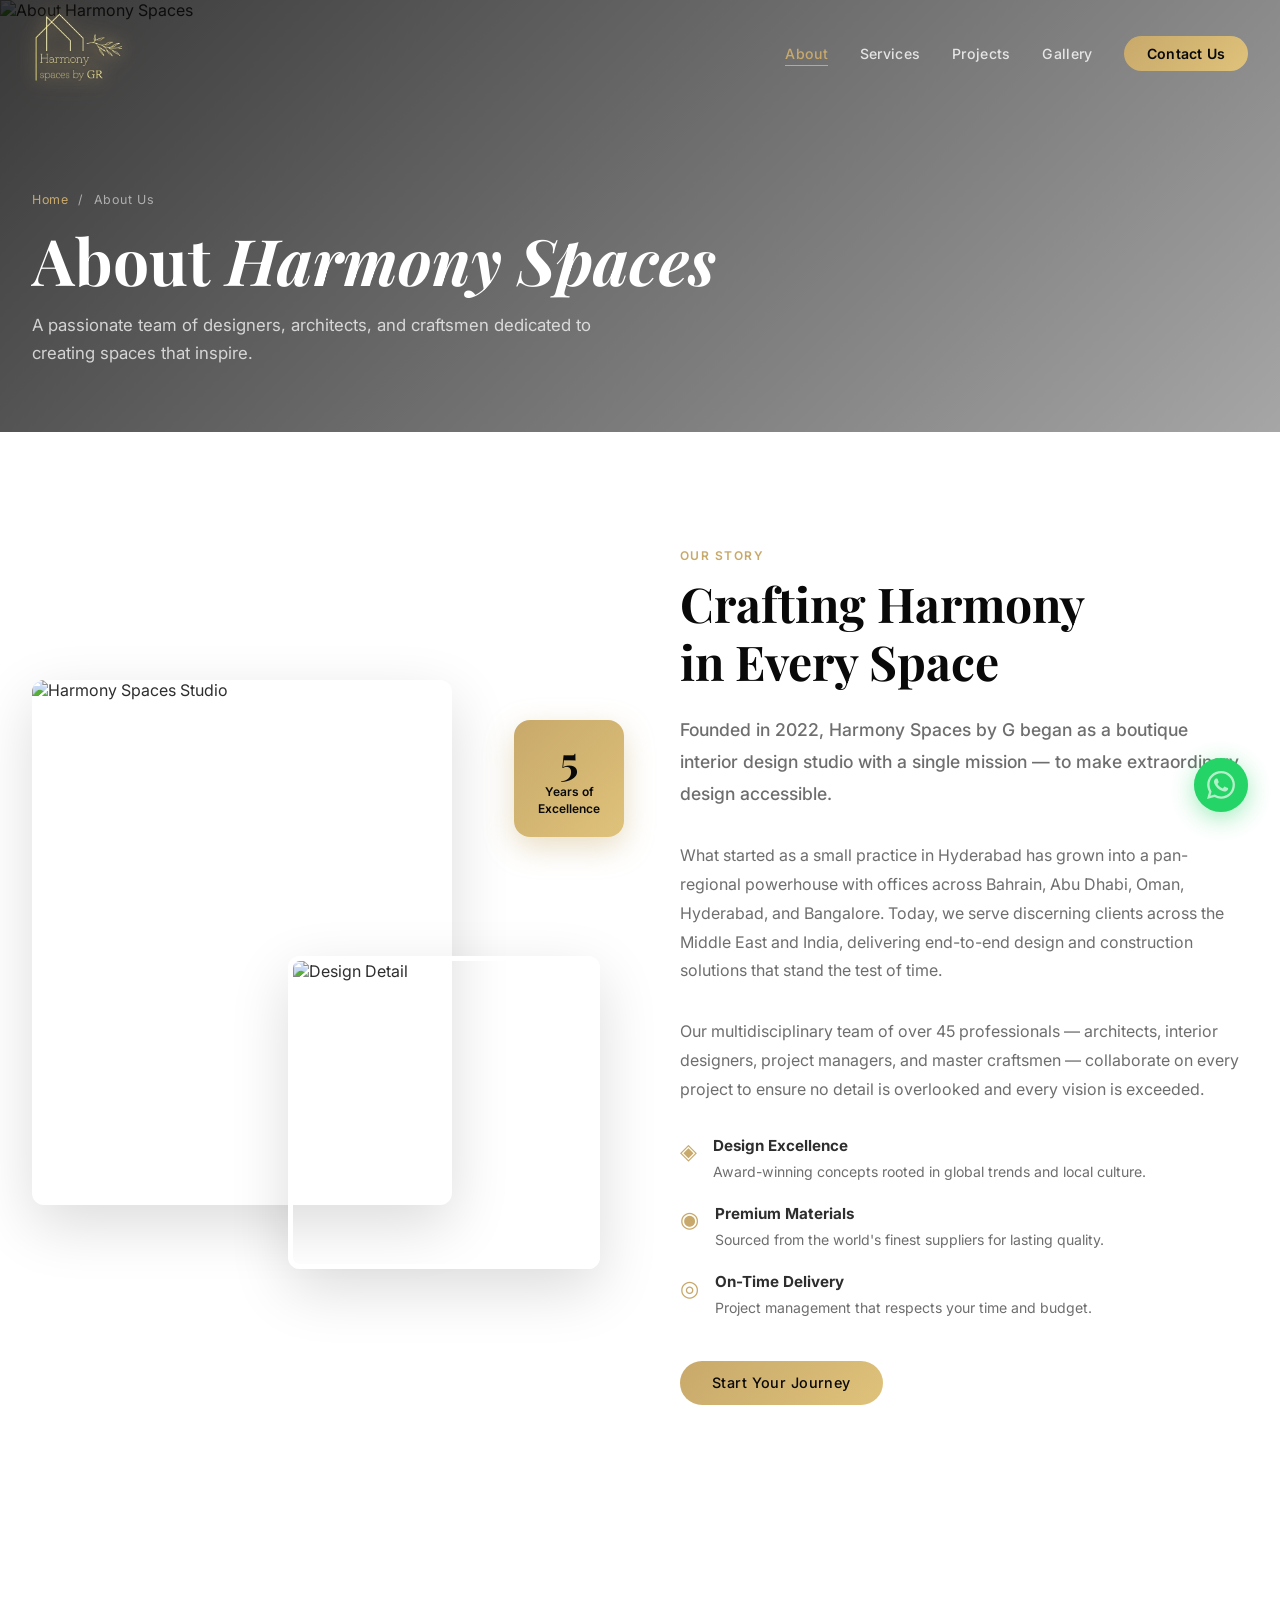
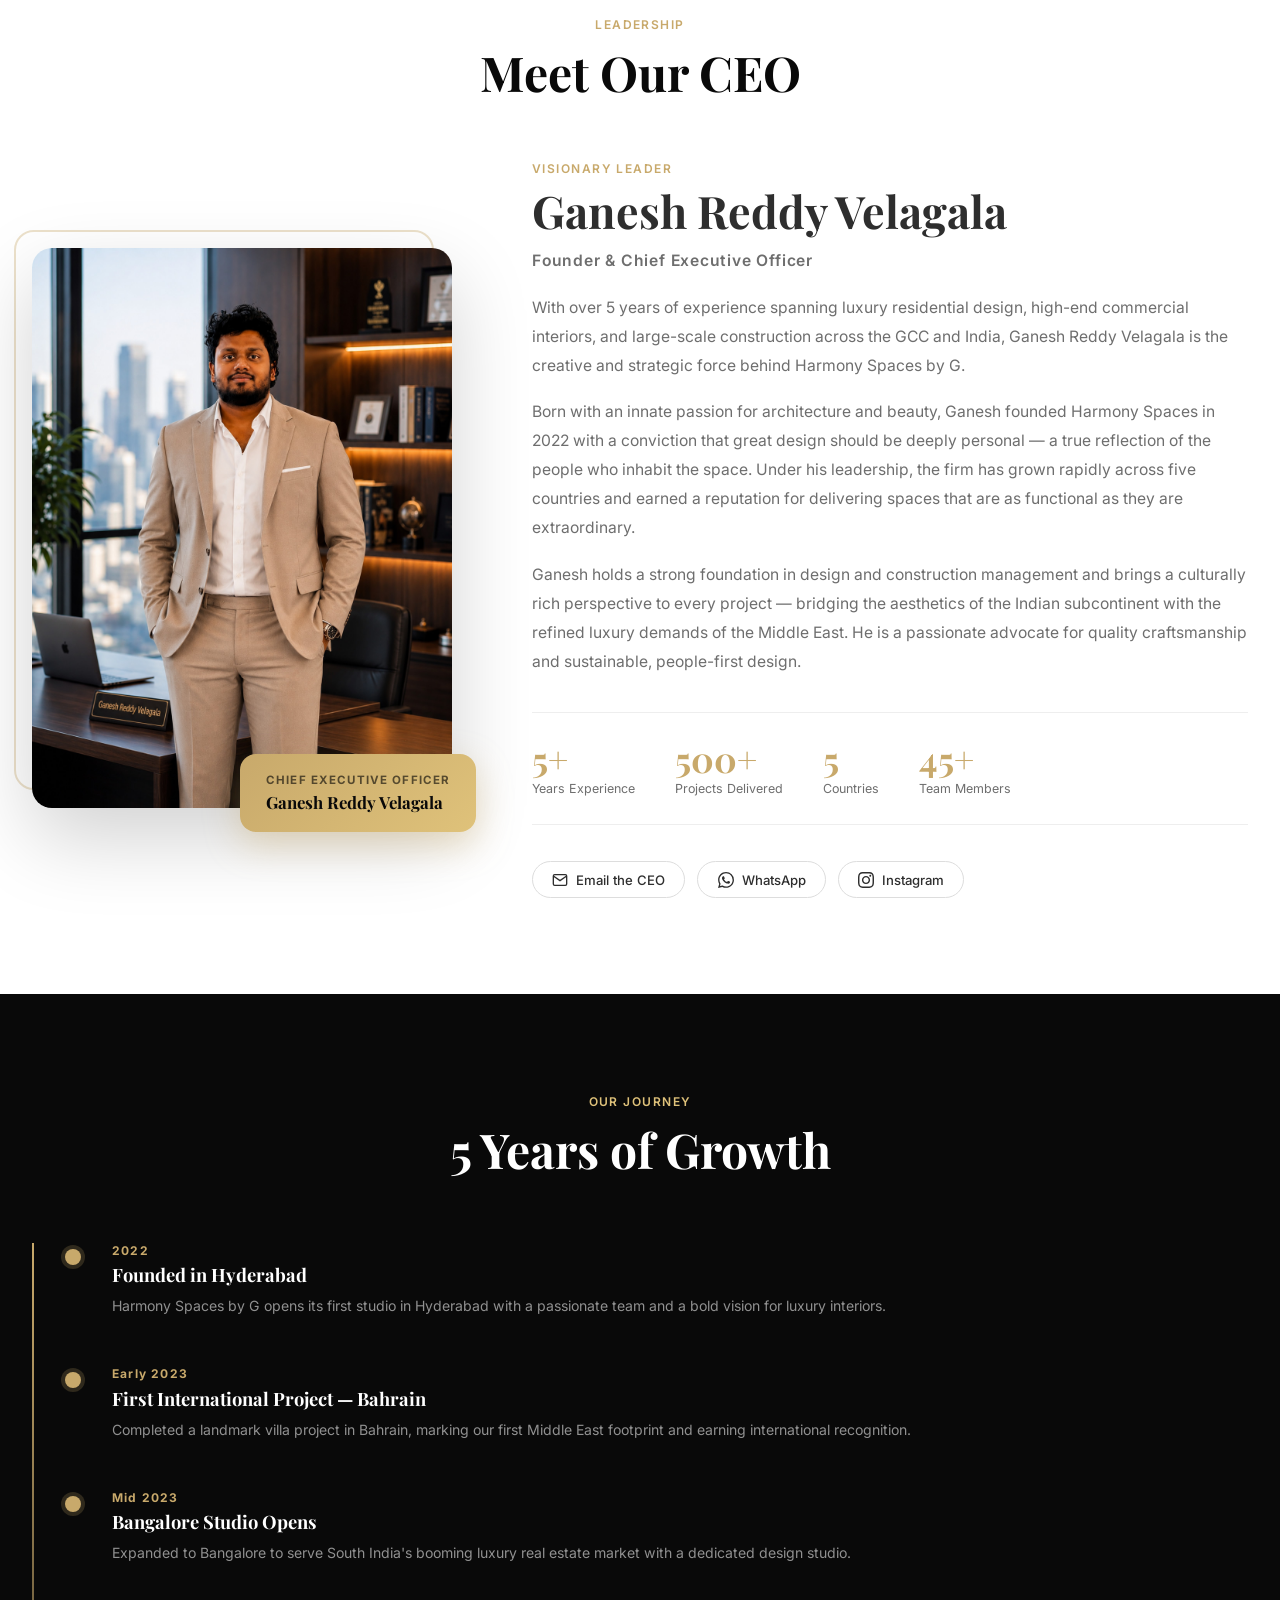
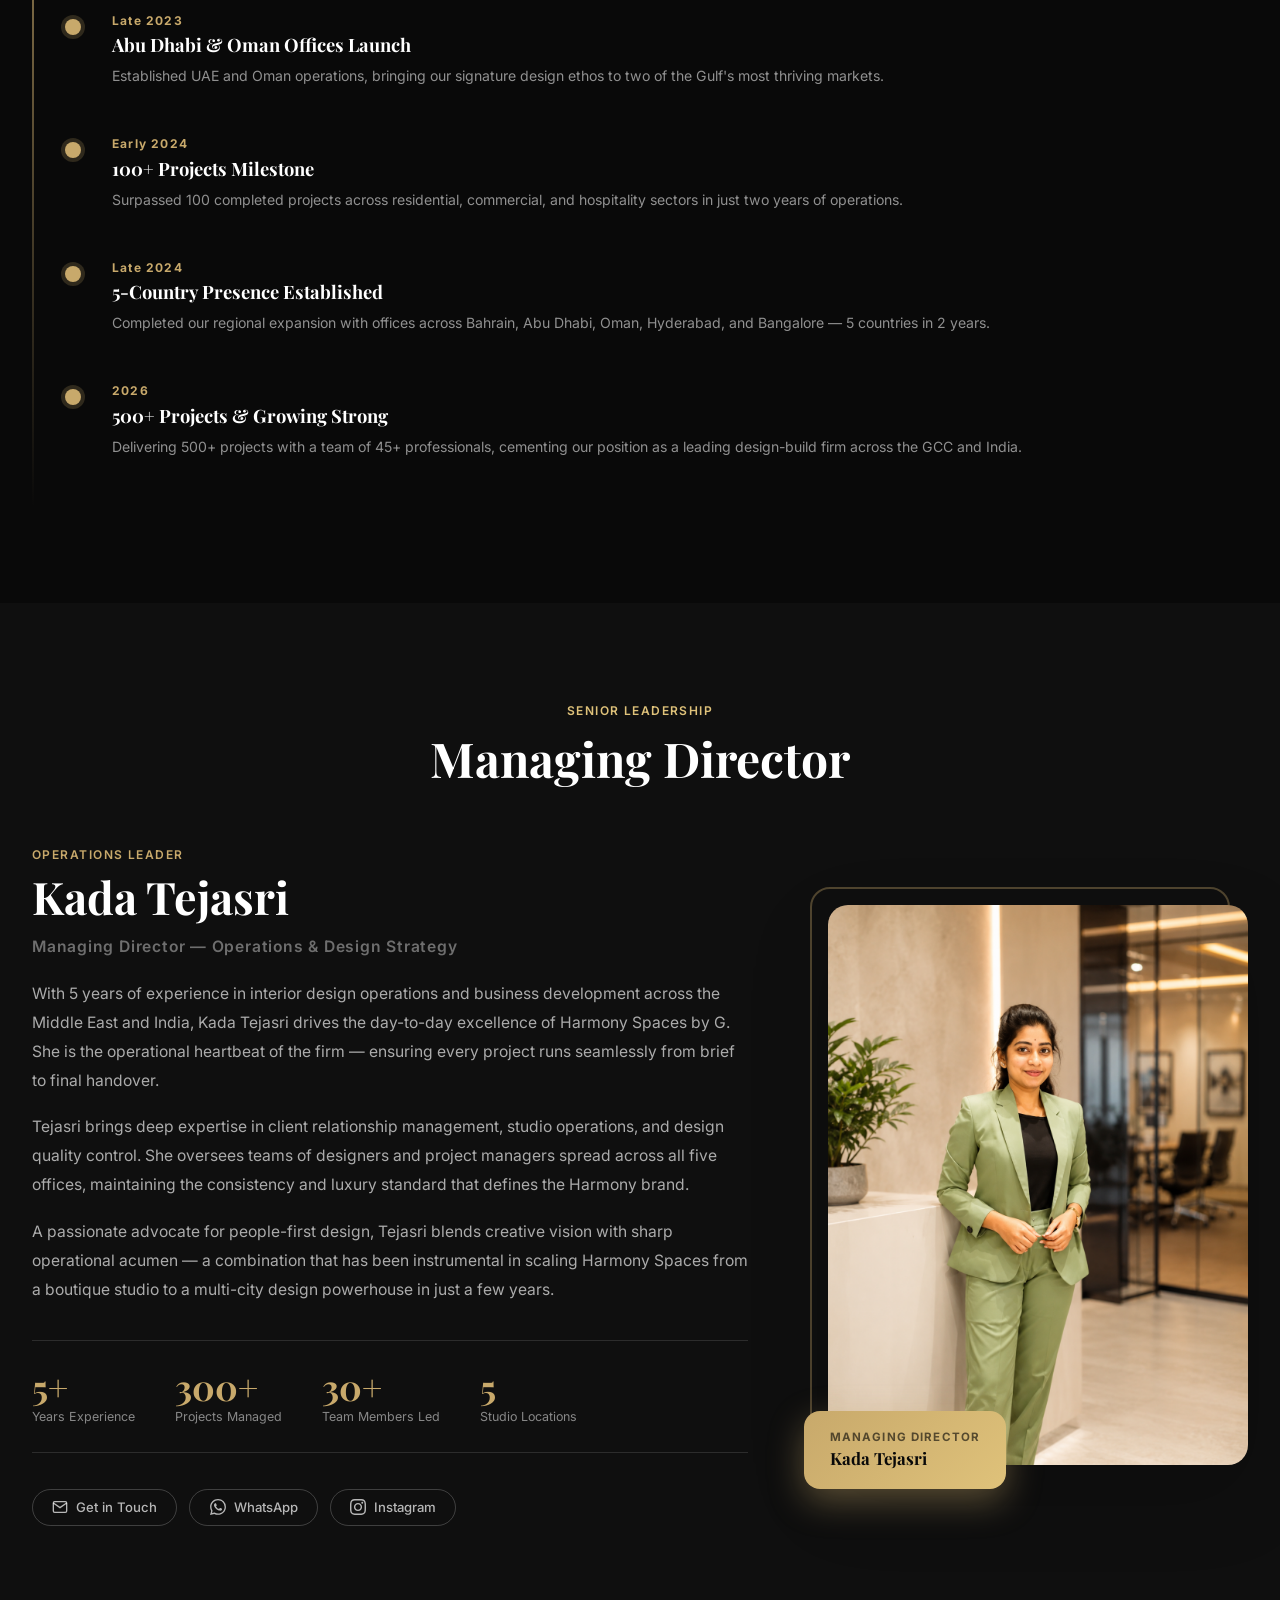
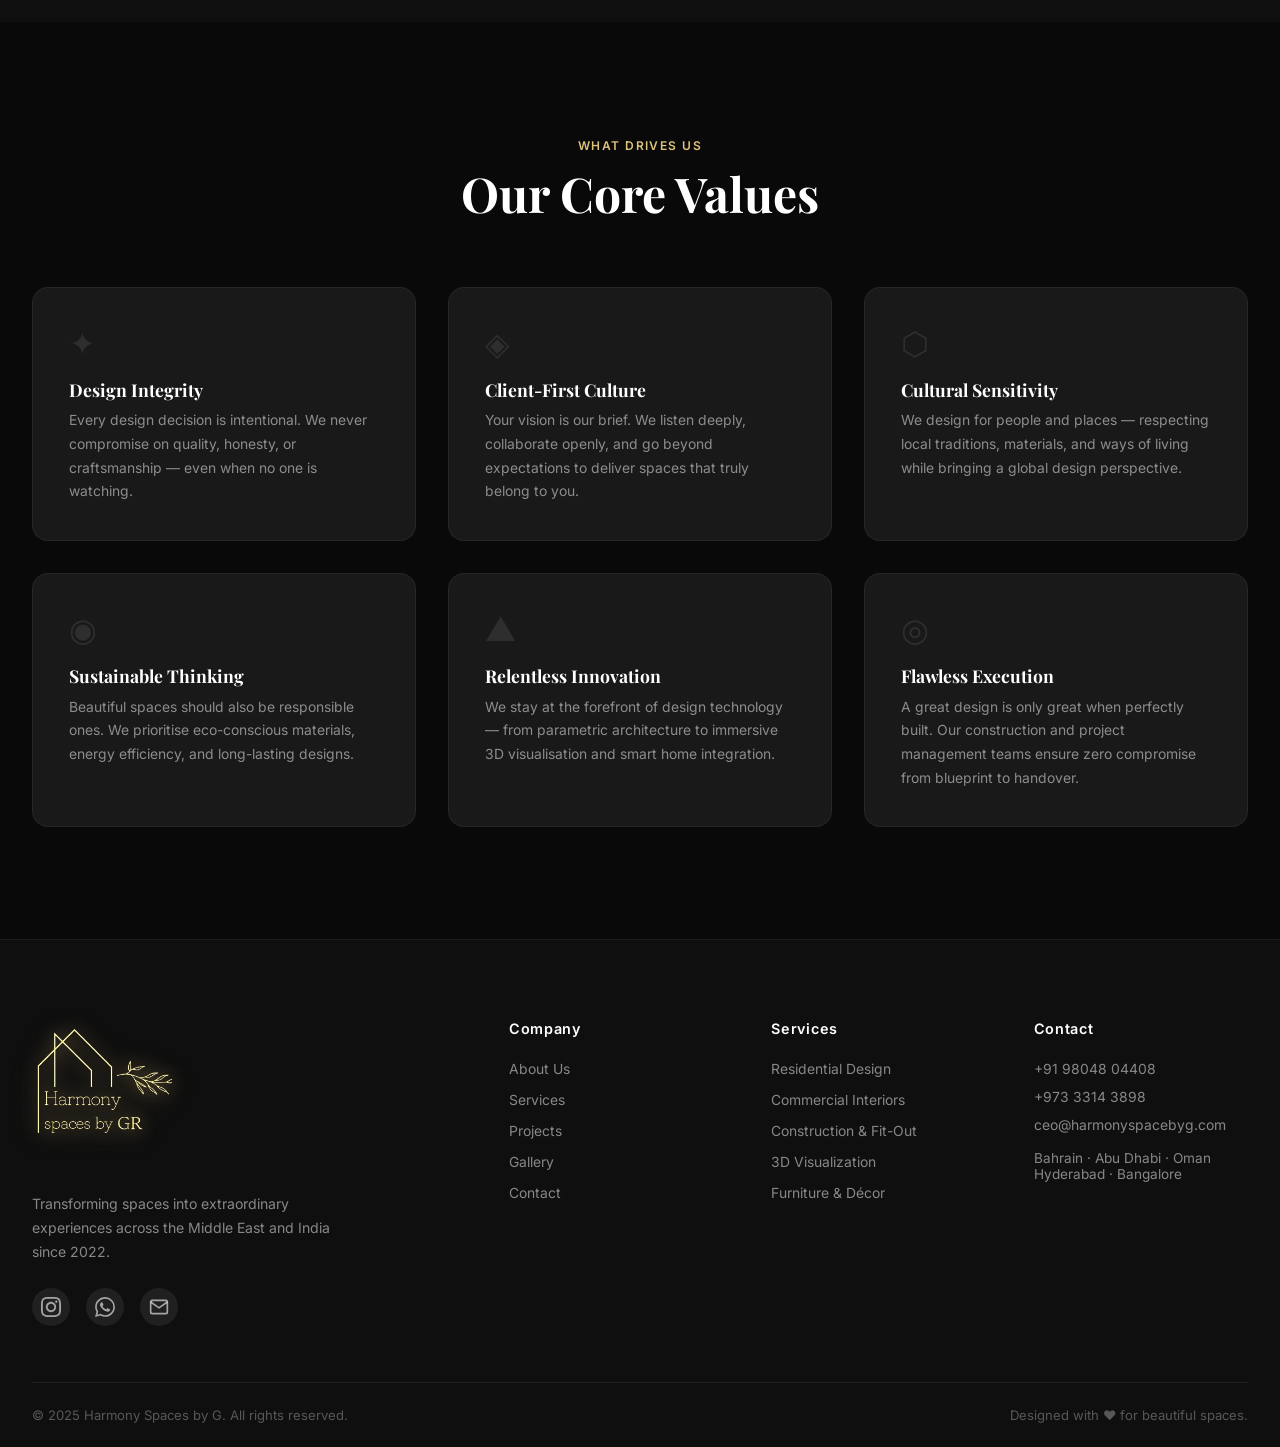
==== about.html @ a8cb0e49 "Make entire website fully responsive - style.css: comprehensive breakpoints at 1100px / 900px / 768p" ====
<!DOCTYPE html>
<html lang="en">
<head>
  <meta charset="UTF-8" />
  <meta name="viewport" content="width=device-width, initial-scale=1.0" />
  <title>About Us — Harmony Spaces by G | Luxury Interior Design</title>
  <meta name="description" content="Meet the team behind Harmony Spaces by G — Ganesh Reddy Velagala (CEO) and Kada Tejasri (MD). 5 years delivering luxury interior design across Bahrain, UAE, Oman, and India." />
  <meta name="keywords" content="Harmony Spaces by G, luxury interior design, Ganesh Reddy Velagala, interior design Bahrain, interior design UAE, interior design Hyderabad, interior design Bangalore" />
  <meta name="author" content="Harmony Spaces by G" />
  <meta name="robots" content="index, follow" />
  <link rel="canonical" href="https://www.harmonyspacesbyg.com/about.html" />

  <!-- Open Graph -->
  <meta property="og:type" content="website" />
  <meta property="og:title" content="About Us — Harmony Spaces by G | Luxury Interior Design" />
  <meta property="og:description" content="Meet the leadership team behind Harmony Spaces by G. 5 years of luxury interior design excellence across the GCC and India." />
  <meta property="og:image" content="https://www.harmonyspacesbyg.com/ceo.jpg" />
  <meta property="og:url" content="https://www.harmonyspacesbyg.com/about.html" />
  <meta property="og:site_name" content="Harmony Spaces by G" />

  <!-- Twitter Card -->
  <meta name="twitter:card" content="summary_large_image" />
  <meta name="twitter:title" content="About Us — Harmony Spaces by G" />
  <meta name="twitter:description" content="Meet the leadership team behind Harmony Spaces by G. 5 years of luxury interior design excellence across the GCC and India." />
  <meta name="twitter:image" content="https://www.harmonyspacesbyg.com/ceo.jpg" />

  <!-- Schema.org JSON-LD -->
  <script type="application/ld+json">
  {
    "@context": "https://schema.org",
    "@type": "InteriorDesigner",
    "name": "Harmony Spaces by G",
    "url": "https://www.harmonyspacesbyg.com/",
    "logo": "https://www.harmonyspacesbyg.com/logo1_nobg.png",
    "foundingDate": "2022",
    "description": "Luxury interior design and construction firm operating across Bahrain, UAE, Oman, Hyderabad, and Bangalore.",
    "founder": {
      "@type": "Person",
      "name": "Ganesh Reddy Velagala",
      "jobTitle": "CEO & Creative Director"
    },
    "areaServed": ["Bahrain", "UAE", "Oman", "India"],
    "sameAs": ["https://github.com/Vikaskoppoju/Harmony"]
  }
  </script>

  <link rel="icon" type="image/svg+xml" href="favicon.svg" />
  <link rel="preconnect" href="https://fonts.googleapis.com" />
  <link rel="preconnect" href="https://fonts.gstatic.com" crossorigin />
  <link href="https://fonts.googleapis.com/css2?family=Playfair+Display:ital,wght@0,400;0,600;0,700;1,400&family=Inter:wght@300;400;500;600&display=swap" rel="stylesheet" />
  <link rel="stylesheet" href="style.css" />
  <style>
    /* ── CEO SECTION ── */
    .ceo-section { padding: 6rem 0; background: var(--white); }
    .ceo-grid {
      display: grid; grid-template-columns: minmax(0, 420px) 1fr;
      gap: 5rem; align-items: center;
    }
    .ceo-img-wrap {
      position: relative;
    }
    .ceo-img-frame {
      border-radius: 20px; overflow: hidden;
      aspect-ratio: 3/4;
      box-shadow: 0 30px 80px rgba(0,0,0,0.18);
    }
    .ceo-img-frame img { width: 100%; height: 100%; object-fit: cover; }
    .ceo-gold-ring {
      position: absolute; top: -18px; left: -18px; right: 18px; bottom: 18px;
      border: 2px solid var(--gold); border-radius: 20px;
      opacity: 0.35; z-index: -1;
    }
    .ceo-badge {
      position: absolute; bottom: -1.5rem; right: -1.5rem;
      background: linear-gradient(135deg, var(--gold), var(--gold-lt));
      border-radius: 16px; padding: 1.2rem 1.6rem;
      box-shadow: 0 12px 35px rgba(200,169,107,0.4);
    }
    .ceo-badge-title { display: block; font-size: 0.72rem; font-weight: 700; letter-spacing: 0.1em; text-transform: uppercase; color: rgba(0,0,0,0.6); }
    .ceo-badge-name  { display: block; font-family: 'Playfair Display', serif; font-size: 1.05rem; font-weight: 700; color: var(--dark); margin-top: 0.2rem; }
    .ceo-content .section-tag { margin-bottom: 0.5rem; }
    .ceo-content h2 { font-size: clamp(2rem,3.5vw,2.8rem); margin-bottom: 0.5rem; }
    .ceo-role { font-size: 1rem; color: var(--gold); font-weight: 600; letter-spacing: 0.05em; margin-bottom: 1.75rem; }
    .ceo-content p { color: var(--muted); line-height: 1.85; margin-bottom: 1.1rem; font-size: 0.98rem; }
    .ceo-stats { display: flex; gap: 2.5rem; margin: 2.25rem 0; padding: 1.75rem 0; border-top: 1px solid #eee; border-bottom: 1px solid #eee; }
    .ceo-stat-num  { display: block; font-family: 'Playfair Display',serif; font-size: 2.2rem; font-weight: 700; color: var(--gold); line-height: 1; }
    .ceo-stat-label{ display: block; font-size: 0.78rem; color: var(--muted); margin-top: 0.3rem; }
    .ceo-social { display: flex; gap: 0.75rem; margin-top: 2rem; }
    .ceo-social a {
      display: inline-flex; align-items: center; gap: 0.5rem;
      padding: 0.6rem 1.2rem; border-radius: 50px;
      border: 1.5px solid #ddd; font-size: 0.82rem; font-weight: 500;
      color: var(--text); transition: all 0.25s;
    }
    .ceo-social a:hover { border-color: var(--gold); color: var(--gold); }

    /* ── TIMELINE ── */
    .timeline { padding: 6rem 0; background: var(--dark); }
    .timeline-list { position: relative; padding-left: 2.5rem; }
    .timeline-list::before { content:''; position:absolute; left:0; top:0; bottom:0; width:2px; background: linear-gradient(to bottom, var(--gold), transparent); }
    .timeline-item { position: relative; padding: 0 0 3rem 2.5rem; }
    .timeline-item::before {
      content:''; position:absolute; left:-7px; top:6px;
      width:16px; height:16px; border-radius:50%;
      background: var(--gold); box-shadow: 0 0 0 4px rgba(200,169,107,0.2);
    }
    .timeline-year { font-size: 0.75rem; font-weight: 700; letter-spacing: 0.1em; color: var(--gold); margin-bottom: 0.4rem; }
    .timeline-item h3 { font-size: 1.15rem; color: var(--white); margin-bottom: 0.5rem; }
    .timeline-item p  { font-size: 0.88rem; color: rgba(255,255,255,0.55); line-height: 1.7; }

    /* ── TEAM ── */
    .team-grid { display: grid; grid-template-columns: repeat(3,1fr); gap: 2rem; }
    .team-card { background: var(--white); border-radius: 16px; overflow: hidden; box-shadow: 0 8px 30px rgba(0,0,0,0.07); transition: transform 0.35s, box-shadow 0.35s; }
    .team-card:hover { transform: translateY(-8px); box-shadow: 0 20px 50px rgba(0,0,0,0.12); }
    .team-card-img { aspect-ratio: 1; overflow: hidden; }
    .team-card-img img { width: 100%; height: 100%; object-fit: cover; transition: transform 0.5s; }
    .team-card:hover .team-card-img img { transform: scale(1.06); }
    .team-card-body { padding: 1.5rem; }
    .team-card-body h3 { font-size: 1.1rem; margin-bottom: 0.2rem; }
    .team-card-body .role { font-size: 0.82rem; color: var(--gold); font-weight: 600; margin-bottom: 0.75rem; }
    .team-card-body p { font-size: 0.85rem; color: var(--muted); line-height: 1.65; }

    /* ── VALUES ── */
    .values-grid { display: grid; grid-template-columns: repeat(3,1fr); gap: 2rem; }
    .value-card {
      background: var(--dark-3); border: 1px solid rgba(255,255,255,0.06);
      border-radius: 16px; padding: 2.25rem;
      transition: border-color 0.3s, transform 0.3s;
    }
    .value-card:hover { border-color: var(--gold); transform: translateY(-5px); }
    .value-icon { font-size: 2rem; margin-bottom: 1rem; }
    .value-card h3 { font-size: 1.1rem; color: var(--white); margin-bottom: 0.6rem; }
    .value-card p  { font-size: 0.87rem; color: rgba(255,255,255,0.5); line-height: 1.7; }

    @media(max-width:900px) {
      .ceo-grid { grid-template-columns: 1fr !important; direction: ltr !important; }
      .ceo-img-wrap { max-width: 380px; margin: 0 auto; direction: ltr !important; }
      .ceo-content { margin-top: 2.5rem; }
      .values-grid { grid-template-columns: repeat(2,1fr); }
      .timeline { padding: 4rem 0; }
    }
    @media(max-width:600px) {
      .ceo-section { padding: 4rem 0; }
      .ceo-stats { flex-wrap: wrap; gap: 1rem; }
      .ceo-stat-num { font-size: 1.8rem; }
      .ceo-social { flex-wrap: wrap; gap: 0.5rem; }
      .ceo-social a { padding: 0.5rem 1rem; font-size: 0.78rem; }
      .ceo-badge { right: auto !important; left: 50% !important; transform: translateX(-50%) !important; white-space: nowrap; }
      .values-grid { grid-template-columns: 1fr; }
      .timeline-list { padding-left: 1.5rem; }
      .timeline-item { padding: 0 0 2rem 1.5rem; }
    }
  </style>
</head>
<body>

  <!-- Nav injected by components.js -->

  <!-- PAGE HERO -->
  <section class="page-hero">
    <img src="https://images.unsplash.com/photo-1600607687939-ce8a6c25118c?w=1600&q=80&fit=crop" alt="About Harmony Spaces" />
    <div class="page-hero-overlay"></div>
    <div class="page-hero-content">
      <p class="breadcrumb"><a href="index.html">Home</a> &nbsp;/&nbsp; About Us</p>
      <h1>About <em>Harmony Spaces</em></h1>
      <p>A passionate team of designers, architects, and craftsmen dedicated to creating spaces that inspire.</p>
    </div>
  </section>

  <!-- ── COMPANY STORY ── -->
  <section class="section">
    <div class="container">
      <div class="about-grid">
        <div class="about-images">
          <div class="about-img-main tilt-card reveal">
            <img src="https://images.unsplash.com/photo-1618221195710-dd6b41faaea6?w=800&q=80&fit=crop" alt="Harmony Spaces Studio" loading="lazy" />
          </div>
          <div class="about-img-float tilt-card reveal">
            <img src="https://images.unsplash.com/photo-1631679706909-1844bbd07221?w=600&q=80&fit=crop" alt="Design Detail" loading="lazy" />
          </div>
          <div class="about-badge">
            <span class="badge-num">5</span>
            <span class="badge-text">Years of<br/>Excellence</span>
          </div>
        </div>
        <div class="about-content reveal">
          <span class="section-tag">Our Story</span>
          <h2 class="section-title">Crafting Harmony<br />in Every Space</h2>
          <p class="about-lead">Founded in 2022, Harmony Spaces by G began as a boutique interior design studio with a single mission — to make extraordinary design accessible.</p>
          <p>What started as a small practice in Hyderabad has grown into a pan-regional powerhouse with offices across Bahrain, Abu Dhabi, Oman, Hyderabad, and Bangalore. Today, we serve discerning clients across the Middle East and India, delivering end-to-end design and construction solutions that stand the test of time.</p>
          <p>Our multidisciplinary team of over 45 professionals — architects, interior designers, project managers, and master craftsmen — collaborate on every project to ensure no detail is overlooked and every vision is exceeded.</p>
          <div class="about-pillars">
            <div class="pillar">
              <div class="pillar-icon">◈</div>
              <div><strong>Design Excellence</strong><p>Award-winning concepts rooted in global trends and local culture.</p></div>
            </div>
            <div class="pillar">
              <div class="pillar-icon">◉</div>
              <div><strong>Premium Materials</strong><p>Sourced from the world's finest suppliers for lasting quality.</p></div>
            </div>
            <div class="pillar">
              <div class="pillar-icon">◎</div>
              <div><strong>On-Time Delivery</strong><p>Project management that respects your time and budget.</p></div>
            </div>
          </div>
          <a href="contact.html" class="btn btn-primary">Start Your Journey</a>
        </div>
      </div>
    </div>
  </section>

  <!-- ── CEO SECTION ── -->
  <section class="ceo-section">
    <div class="container">
      <div class="section-header reveal" style="margin-bottom:3.5rem">
        <span class="section-tag">Leadership</span>
        <h2 class="section-title">Meet Our CEO</h2>
      </div>
      <div class="ceo-grid">
        <div class="ceo-img-wrap reveal">
          <div class="ceo-img-frame">
            <img src="ceo.jpg" alt="Ganesh Reddy Velagala — CEO Harmony Spaces by G" loading="lazy" />
          </div>
          <div class="ceo-gold-ring"></div>
          <div class="ceo-badge">
            <span class="ceo-badge-title">Chief Executive Officer</span>
            <span class="ceo-badge-name">Ganesh Reddy Velagala</span>
          </div>
        </div>
        <div class="ceo-content reveal" style="--delay:0.15s">
          <span class="section-tag">Visionary Leader</span>
          <h2>Ganesh Reddy Velagala</h2>
          <p class="ceo-role">Founder & Chief Executive Officer</p>
          <p>With over 5 years of experience spanning luxury residential design, high-end commercial interiors, and large-scale construction across the GCC and India, Ganesh Reddy Velagala is the creative and strategic force behind Harmony Spaces by G.</p>
          <p>Born with an innate passion for architecture and beauty, Ganesh founded Harmony Spaces in 2022 with a conviction that great design should be deeply personal — a true reflection of the people who inhabit the space. Under his leadership, the firm has grown rapidly across five countries and earned a reputation for delivering spaces that are as functional as they are extraordinary.</p>
          <p>Ganesh holds a strong foundation in design and construction management and brings a culturally rich perspective to every project — bridging the aesthetics of the Indian subcontinent with the refined luxury demands of the Middle East. He is a passionate advocate for quality craftsmanship and sustainable, people-first design.</p>
          <div class="ceo-stats">
            <div>
              <span class="ceo-stat-num">5+</span>
              <span class="ceo-stat-label">Years Experience</span>
            </div>
            <div>
              <span class="ceo-stat-num">500+</span>
              <span class="ceo-stat-label">Projects Delivered</span>
            </div>
            <div>
              <span class="ceo-stat-num">5</span>
              <span class="ceo-stat-label">Countries</span>
            </div>
            <div>
              <span class="ceo-stat-num">45+</span>
              <span class="ceo-stat-label">Team Members</span>
            </div>
          </div>
          <div class="ceo-social">
            <a href="mailto:ceo@harmonyspacebyg.com">
              <svg viewBox="0 0 24 24" fill="none" stroke="currentColor" stroke-width="2" width="16" height="16"><path d="M4 4h16c1.1 0 2 .9 2 2v12c0 1.1-.9 2-2 2H4c-1.1 0-2-.9-2-2V6c0-1.1.9-2 2-2z"/><polyline points="22,6 12,13 2,6"/></svg>
              Email the CEO
            </a>
            <a href="https://wa.me/919804804408" target="_blank" rel="noopener">
              <svg viewBox="0 0 24 24" fill="currentColor" width="16" height="16"><path d="M17.472 14.382c-.297-.149-1.758-.867-2.03-.967-.273-.099-.471-.148-.67.15-.197.297-.767.966-.94 1.164-.173.199-.347.223-.644.075-.297-.15-1.255-.463-2.39-1.475-.883-.788-1.48-1.761-1.653-2.059-.173-.297-.018-.458.13-.606.134-.133.298-.347.446-.52.149-.174.198-.298.298-.497.099-.198.05-.371-.025-.52-.075-.149-.669-1.612-.916-2.207-.242-.579-.487-.5-.669-.51-.173-.008-.371-.01-.57-.01-.198 0-.52.074-.792.372-.272.297-1.04 1.016-1.04 2.479 0 1.462 1.065 2.875 1.213 3.074.149.198 2.096 3.2 5.077 4.487.709.306 1.262.489 1.694.625.712.227 1.36.195 1.871.118.571-.085 1.758-.719 2.006-1.413.248-.694.248-1.289.173-1.413-.074-.124-.272-.198-.57-.347m-5.421 7.403h-.004a9.87 9.87 0 01-5.031-1.378l-.361-.214-3.741.982.998-3.648-.235-.374a9.86 9.86 0 01-1.51-5.26c.001-5.45 4.436-9.884 9.888-9.884 2.64 0 5.122 1.03 6.988 2.898a9.825 9.825 0 012.893 6.994c-.003 5.45-4.437 9.884-9.885 9.884m8.413-18.297A11.815 11.815 0 0012.05 0C5.495 0 .16 5.335.157 11.892c0 2.096.547 4.142 1.588 5.945L.057 24l6.305-1.654a11.882 11.882 0 005.683 1.448h.005c6.554 0 11.89-5.335 11.893-11.893a11.821 11.821 0 00-3.48-8.413z"/></svg>
              WhatsApp
            </a>
            <a href="https://instagram.com/harmony_spaces_by_g" target="_blank" rel="noopener">
              <svg viewBox="0 0 24 24" fill="currentColor" width="16" height="16"><path d="M12 2.163c3.204 0 3.584.012 4.85.07 3.252.148 4.771 1.691 4.919 4.919.058 1.265.069 1.645.069 4.849 0 3.205-.012 3.584-.069 4.849-.149 3.225-1.664 4.771-4.919 4.919-1.266.058-1.644.07-4.85.07-3.204 0-3.584-.012-4.849-.07-3.26-.149-4.771-1.699-4.919-4.92-.058-1.265-.07-1.644-.07-4.849 0-3.204.013-3.583.07-4.849.149-3.227 1.664-4.771 4.919-4.919 1.266-.057 1.645-.069 4.849-.069zm0-2.163c-3.259 0-3.667.014-4.947.072-4.358.2-6.78 2.618-6.98 6.98-.059 1.281-.073 1.689-.073 4.948 0 3.259.014 3.668.072 4.948.2 4.358 2.618 6.78 6.98 6.98 1.281.058 1.689.072 4.948.072 3.259 0 3.668-.014 4.948-.072 4.354-.2 6.782-2.618 6.979-6.98.059-1.28.073-1.689.073-4.948 0-3.259-.014-3.667-.072-4.947-.196-4.354-2.617-6.78-6.979-6.98-1.281-.059-1.69-.073-4.949-.073zm0 5.838c-3.403 0-6.162 2.759-6.162 6.162s2.759 6.163 6.162 6.163 6.162-2.759 6.162-6.163c0-3.403-2.759-6.162-6.162-6.162zm0 10.162c-2.209 0-4-1.79-4-4 0-2.209 1.791-4 4-4s4 1.791 4 4c0 2.21-1.791 4-4 4zm6.406-11.845c-.796 0-1.441.645-1.441 1.44s.645 1.44 1.441 1.44c.795 0 1.439-.645 1.439-1.44s-.644-1.44-1.439-1.44z"/></svg>
              Instagram
            </a>
          </div>
        </div>
      </div>
    </div>
  </section>

  <!-- ── COMPANY TIMELINE ── -->
  <section class="timeline">
    <div class="container">
      <div class="section-header reveal">
        <span class="section-tag light">Our Journey</span>
        <h2 class="section-title light">5 Years of Growth</h2>
      </div>
      <div class="timeline-list">
        <div class="timeline-item reveal">
          <div class="timeline-year">2022</div>
          <h3>Founded in Hyderabad</h3>
          <p>Harmony Spaces by G opens its first studio in Hyderabad with a passionate team and a bold vision for luxury interiors.</p>
        </div>
        <div class="timeline-item reveal" style="--delay:0.1s">
          <div class="timeline-year">Early 2023</div>
          <h3>First International Project — Bahrain</h3>
          <p>Completed a landmark villa project in Bahrain, marking our first Middle East footprint and earning international recognition.</p>
        </div>
        <div class="timeline-item reveal" style="--delay:0.15s">
          <div class="timeline-year">Mid 2023</div>
          <h3>Bangalore Studio Opens</h3>
          <p>Expanded to Bangalore to serve South India's booming luxury real estate market with a dedicated design studio.</p>
        </div>
        <div class="timeline-item reveal" style="--delay:0.2s">
          <div class="timeline-year">Late 2023</div>
          <h3>Abu Dhabi & Oman Offices Launch</h3>
          <p>Established UAE and Oman operations, bringing our signature design ethos to two of the Gulf's most thriving markets.</p>
        </div>
        <div class="timeline-item reveal" style="--delay:0.25s">
          <div class="timeline-year">Early 2024</div>
          <h3>100+ Projects Milestone</h3>
          <p>Surpassed 100 completed projects across residential, commercial, and hospitality sectors in just two years of operations.</p>
        </div>
        <div class="timeline-item reveal" style="--delay:0.3s">
          <div class="timeline-year">Late 2024</div>
          <h3>5-Country Presence Established</h3>
          <p>Completed our regional expansion with offices across Bahrain, Abu Dhabi, Oman, Hyderabad, and Bangalore — 5 countries in 2 years.</p>
        </div>
        <div class="timeline-item reveal" style="--delay:0.35s">
          <div class="timeline-year">2026</div>
          <h3>500+ Projects & Growing Strong</h3>
          <p>Delivering 500+ projects with a team of 45+ professionals, cementing our position as a leading design-build firm across the GCC and India.</p>
        </div>
      </div>
    </div>
  </section>

  <!-- ── MANAGING DIRECTOR ── -->
  <section class="ceo-section" style="background:var(--dark-2);">
    <div class="container">
      <div class="section-header reveal" style="margin-bottom:3.5rem">
        <span class="section-tag light">Senior Leadership</span>
        <h2 class="section-title light">Managing Director</h2>
      </div>
      <div class="ceo-grid" style="direction:rtl;">
        <div class="ceo-img-wrap reveal" style="direction:ltr;">
          <div class="ceo-img-frame">
            <img src="md.jpg" alt="Kada Tejasri — Managing Director, Harmony Spaces by G" loading="lazy" />
          </div>
          <div class="ceo-gold-ring"></div>
          <div class="ceo-badge" style="left:-1.5rem;right:auto;">
            <span class="ceo-badge-title">Managing Director</span>
            <span class="ceo-badge-name">Kada Tejasri</span>
          </div>
        </div>
        <div class="ceo-content reveal" style="--delay:0.15s;direction:ltr;">
          <span class="section-tag">Operations Leader</span>
          <h2 style="color:var(--white);">Kada Tejasri</h2>
          <p class="ceo-role">Managing Director — Operations &amp; Design Strategy</p>
          <p style="color:rgba(255,255,255,0.65);">With 5 years of experience in interior design operations and business development across the Middle East and India, Kada Tejasri drives the day-to-day excellence of Harmony Spaces by G. She is the operational heartbeat of the firm — ensuring every project runs seamlessly from brief to final handover.</p>
          <p style="color:rgba(255,255,255,0.65);">Tejasri brings deep expertise in client relationship management, studio operations, and design quality control. She oversees teams of designers and project managers spread across all five offices, maintaining the consistency and luxury standard that defines the Harmony brand.</p>
          <p style="color:rgba(255,255,255,0.65);">A passionate advocate for people-first design, Tejasri blends creative vision with sharp operational acumen — a combination that has been instrumental in scaling Harmony Spaces from a boutique studio to a multi-city design powerhouse in just a few years.</p>
          <div class="ceo-stats" style="border-color:rgba(255,255,255,0.12);">
            <div>
              <span class="ceo-stat-num">5+</span>
              <span class="ceo-stat-label" style="color:rgba(255,255,255,0.5);">Years Experience</span>
            </div>
            <div>
              <span class="ceo-stat-num">300+</span>
              <span class="ceo-stat-label" style="color:rgba(255,255,255,0.5);">Projects Managed</span>
            </div>
            <div>
              <span class="ceo-stat-num">30+</span>
              <span class="ceo-stat-label" style="color:rgba(255,255,255,0.5);">Team Members Led</span>
            </div>
            <div>
              <span class="ceo-stat-num">5</span>
              <span class="ceo-stat-label" style="color:rgba(255,255,255,0.5);">Studio Locations</span>
            </div>
          </div>
          <div class="ceo-social">
            <a href="mailto:ceo@harmonyspacebyg.com" style="border-color:rgba(255,255,255,0.2);color:rgba(255,255,255,0.7);">
              <svg viewBox="0 0 24 24" fill="none" stroke="currentColor" stroke-width="2" width="16" height="16"><path d="M4 4h16c1.1 0 2 .9 2 2v12c0 1.1-.9 2-2 2H4c-1.1 0-2-.9-2-2V6c0-1.1.9-2 2-2z"/><polyline points="22,6 12,13 2,6"/></svg>
              Get in Touch
            </a>
            <a href="https://wa.me/97333143898" target="_blank" rel="noopener" style="border-color:rgba(255,255,255,0.2);color:rgba(255,255,255,0.7);">
              <svg viewBox="0 0 24 24" fill="currentColor" width="16" height="16"><path d="M17.472 14.382c-.297-.149-1.758-.867-2.03-.967-.273-.099-.471-.148-.67.15-.197.297-.767.966-.94 1.164-.173.199-.347.223-.644.075-.297-.15-1.255-.463-2.39-1.475-.883-.788-1.48-1.761-1.653-2.059-.173-.297-.018-.458.13-.606.134-.133.298-.347.446-.52.149-.174.198-.298.298-.497.099-.198.05-.371-.025-.52-.075-.149-.669-1.612-.916-2.207-.242-.579-.487-.5-.669-.51-.173-.008-.371-.01-.57-.01-.198 0-.52.074-.792.372-.272.297-1.04 1.016-1.04 2.479 0 1.462 1.065 2.875 1.213 3.074.149.198 2.096 3.2 5.077 4.487.709.306 1.262.489 1.694.625.712.227 1.36.195 1.871.118.571-.085 1.758-.719 2.006-1.413.248-.694.248-1.289.173-1.413-.074-.124-.272-.198-.57-.347m-5.421 7.403h-.004a9.87 9.87 0 01-5.031-1.378l-.361-.214-3.741.982.998-3.648-.235-.374a9.86 9.86 0 01-1.51-5.26c.001-5.45 4.436-9.884 9.888-9.884 2.64 0 5.122 1.03 6.988 2.898a9.825 9.825 0 012.893 6.994c-.003 5.45-4.437 9.884-9.885 9.884m8.413-18.297A11.815 11.815 0 0012.05 0C5.495 0 .16 5.335.157 11.892c0 2.096.547 4.142 1.588 5.945L.057 24l6.305-1.654a11.882 11.882 0 005.683 1.448h.005c6.554 0 11.89-5.335 11.893-11.893a11.821 11.821 0 00-3.48-8.413z"/></svg>
              WhatsApp
            </a>
            <a href="https://instagram.com/harmony_spaces_by_g" target="_blank" rel="noopener" style="border-color:rgba(255,255,255,0.2);color:rgba(255,255,255,0.7);">
              <svg viewBox="0 0 24 24" fill="currentColor" width="16" height="16"><path d="M12 2.163c3.204 0 3.584.012 4.85.07 3.252.148 4.771 1.691 4.919 4.919.058 1.265.069 1.645.069 4.849 0 3.205-.012 3.584-.069 4.849-.149 3.225-1.664 4.771-4.919 4.919-1.266.058-1.644.07-4.85.07-3.204 0-3.584-.012-4.849-.07-3.26-.149-4.771-1.699-4.919-4.92-.058-1.265-.07-1.644-.07-4.849 0-3.204.013-3.583.07-4.849.149-3.227 1.664-4.771 4.919-4.919 1.266-.057 1.645-.069 4.849-.069zm0-2.163c-3.259 0-3.667.014-4.947.072-4.358.2-6.78 2.618-6.98 6.98-.059 1.281-.073 1.689-.073 4.948 0 3.259.014 3.668.072 4.948.2 4.358 2.618 6.78 6.98 6.98 1.281.058 1.689.072 4.948.072 3.259 0 3.668-.014 4.948-.072 4.354-.2 6.782-2.618 6.979-6.98.059-1.28.073-1.689.073-4.948 0-3.259-.014-3.667-.072-4.947-.196-4.354-2.617-6.78-6.979-6.98-1.281-.059-1.69-.073-4.949-.073zm0 5.838c-3.403 0-6.162 2.759-6.162 6.162s2.759 6.163 6.162 6.163 6.162-2.759 6.162-6.163c0-3.403-2.759-6.162-6.162-6.162zm0 10.162c-2.209 0-4-1.79-4-4 0-2.209 1.791-4 4-4s4 1.791 4 4c0 2.21-1.791 4-4 4zm6.406-11.845c-.796 0-1.441.645-1.441 1.44s.645 1.44 1.441 1.44c.795 0 1.439-.645 1.439-1.44s-.644-1.44-1.439-1.44z"/></svg>
              Instagram
            </a>
          </div>
        </div>
      </div>
    </div>
  </section>

  <!-- ── VALUES ── -->
  <section class="section section-dark">
    <div class="container">
      <div class="section-header reveal">
        <span class="section-tag light">What Drives Us</span>
        <h2 class="section-title light">Our Core Values</h2>
      </div>
      <div class="values-grid">
        <div class="value-card reveal">
          <div class="value-icon">✦</div>
          <h3>Design Integrity</h3>
          <p>Every design decision is intentional. We never compromise on quality, honesty, or craftsmanship — even when no one is watching.</p>
        </div>
        <div class="value-card reveal" style="--delay:0.1s">
          <div class="value-icon">◈</div>
          <h3>Client-First Culture</h3>
          <p>Your vision is our brief. We listen deeply, collaborate openly, and go beyond expectations to deliver spaces that truly belong to you.</p>
        </div>
        <div class="value-card reveal" style="--delay:0.2s">
          <div class="value-icon">⬡</div>
          <h3>Cultural Sensitivity</h3>
          <p>We design for people and places — respecting local traditions, materials, and ways of living while bringing a global design perspective.</p>
        </div>
        <div class="value-card reveal" style="--delay:0.1s">
          <div class="value-icon">◉</div>
          <h3>Sustainable Thinking</h3>
          <p>Beautiful spaces should also be responsible ones. We prioritise eco-conscious materials, energy efficiency, and long-lasting designs.</p>
        </div>
        <div class="value-card reveal" style="--delay:0.2s">
          <div class="value-icon">▲</div>
          <h3>Relentless Innovation</h3>
          <p>We stay at the forefront of design technology — from parametric architecture to immersive 3D visualisation and smart home integration.</p>
        </div>
        <div class="value-card reveal" style="--delay:0.3s">
          <div class="value-icon">◎</div>
          <h3>Flawless Execution</h3>
          <p>A great design is only great when perfectly built. Our construction and project management teams ensure zero compromise from blueprint to handover.</p>
        </div>
      </div>
    </div>
  </section>


  <!-- Footer injected by components.js -->
  <script src="components.js"></script>
</body>
</html>
---- style.css ----
/* ===========================
   HARMONY SPACES BY G — CSS
   =========================== */

*, *::before, *::after { box-sizing: border-box; margin: 0; padding: 0; }

:root {
  /* Logo-matched palette — warm champagne gold on near-black */
  --gold:    #c8a96b;   /* champagne gold matching the logo lettering */
  --gold-lt: #dfc27a;   /* lighter highlight */
  --gold-dk: #a8883a;   /* deeper accent for shadows */
  --dark:    #090909;   /* logo background black */
  --dark-2:  #0f0f0f;
  --dark-3:  #191919;
  --mid:     #272727;
  --light:   #f6f4f1;
  --white:   #ffffff;
  --text:    #2e2e2e;
  --muted:   #6e6e6e;
  --radius:  12px;
  --shadow:  0 20px 60px rgba(0,0,0,0.14);
  --trans:   all 0.4s cubic-bezier(0.25, 0.46, 0.45, 0.94);
}

html { scroll-behavior: smooth; overflow-x: hidden; }

body {
  font-family: 'Inter', sans-serif;
  color: var(--text);
  background: var(--white);
  overflow-x: hidden;
  -webkit-font-smoothing: antialiased;
}

h1,h2,h3,h4 { font-family: 'Playfair Display', serif; line-height: 1.2; }
a { text-decoration: none; color: inherit; }
img { display: block; width: 100%; height: 100%; object-fit: cover; }
ul { list-style: none; }
button { cursor: pointer; border: none; background: none; }

/* ── PAGE HERO BANNER (inner pages) ── */
.page-hero {
  min-height: 48vh; display: flex; align-items: flex-end;
  position: relative; overflow: hidden; padding-bottom: 4rem;
}
.page-hero img {
  position: absolute; inset: 0; width: 100%; height: 100%;
  object-fit: cover;
}
.page-hero-overlay {
  position: absolute; inset: 0;
  background: linear-gradient(135deg, rgba(0,0,0,0.78) 0%, rgba(0,0,0,0.35) 100%);
}
.page-hero-content {
  position: relative; z-index: 2;
  padding: 0 2rem; max-width: 1280px; margin: 0 auto; width: 100%;
}
.page-hero-content .breadcrumb {
  font-size: 0.78rem; color: rgba(255,255,255,0.55);
  margin-bottom: 0.75rem; letter-spacing: 0.06em;
}
.page-hero-content .breadcrumb a { color: var(--gold); }
.page-hero-content h1 { font-size: clamp(2.5rem,5vw,4rem); color: var(--white); }
.page-hero-content p { color: rgba(255,255,255,0.75); font-size: 1.05rem; margin-top: 0.75rem; max-width: 560px; line-height: 1.7; }

/* active nav link for inner pages */
.nav-active-page {
  color: var(--gold) !important;
}
.nav-active-page::after { transform: scaleX(1) !important; background: var(--gold) !important; }

/* ── SCROLLBAR ── */
::-webkit-scrollbar { width: 6px; }
::-webkit-scrollbar-track { background: var(--dark-2); }
::-webkit-scrollbar-thumb { background: var(--gold); border-radius: 3px; }

/* ── CONTAINER ── */
.container { max-width: 1280px; margin: 0 auto; padding: 0 2rem; }

/* ── BUTTONS ── */
.btn {
  display: inline-flex; align-items: center; gap: 0.5rem;
  padding: 0.85rem 2rem; border-radius: 50px;
  font-family: 'Inter', sans-serif; font-size: 0.9rem; font-weight: 500;
  letter-spacing: 0.03em; transition: var(--trans);
}
.btn-primary {
  background: linear-gradient(135deg, var(--gold), var(--gold-lt));
  color: var(--dark);
}
.btn-primary:hover {
  transform: translateY(-3px);
  box-shadow: 0 12px 30px rgba(201,168,76,0.45);
}
.btn-ghost {
  border: 1.5px solid rgba(255,255,255,0.6);
  color: var(--white);
  backdrop-filter: blur(8px);
}
.btn-ghost:hover {
  background: rgba(255,255,255,0.15);
  transform: translateY(-3px);
}
.btn-full { width: 100%; justify-content: center; }

/* ── SECTION TAGS ── */
.section-tag {
  display: inline-block;
  font-size: 0.75rem; font-weight: 600; letter-spacing: 0.12em;
  text-transform: uppercase; color: var(--gold);
  margin-bottom: 0.75rem;
}
.section-tag.light { color: var(--gold-lt); }
.section-title { font-size: clamp(2rem, 4vw, 3rem); color: var(--dark); margin-bottom: 1rem; }
.section-title.light { color: var(--white); }
.section-sub { font-size: 1.05rem; color: var(--muted); max-width: 560px; line-height: 1.7; }
.section-sub.light { color: rgba(255,255,255,0.65); }
.section-header { text-align: center; margin-bottom: 4rem; }
.section-header .section-sub { margin: 0 auto; }

/* ── SECTIONS ── */
.section { padding: 7rem 0; }
.section-dark  { background: var(--dark); }
.section-light { background: var(--light); }

/* ═══════════════════════
   NAVIGATION
═══════════════════════ */
#navbar {
  position: fixed; top: 0; left: 0; right: 0; z-index: 1000;
  transition: var(--trans);
}
#navbar.scrolled {
  background: rgba(10,10,10,0.92);
  backdrop-filter: blur(16px);
  box-shadow: 0 4px 30px rgba(0,0,0,0.3);
}
.nav-inner {
  max-width: 1280px; margin: 0 auto; padding: 0.5rem 2rem;
  min-height: 84px; display: flex; align-items: center; justify-content: space-between;
}
.logo { display: flex; align-items: center; gap: 0.75rem; }
.logo-mark {
  width: 42px; height: 42px; border-radius: 10px;
  background: linear-gradient(135deg, var(--gold), var(--gold-lt));
  display: flex; align-items: center; justify-content: center;
  font-family: 'Playfair Display', serif; font-size: 1.4rem; font-weight: 700;
  color: var(--dark);
  box-shadow: 0 4px 15px rgba(201,168,76,0.4);
}
.logo-text { display: flex; flex-direction: column; }
.logo-main { font-family: 'Playfair Display', serif; font-size: 1rem; font-weight: 600; color: var(--white); line-height: 1.2; }
.logo-sub   { font-size: 0.7rem; color: var(--gold); letter-spacing: 0.08em; }
.nav-links  { display: flex; align-items: center; gap: 2rem; }
.nav-links a {
  font-size: 0.88rem; font-weight: 500; color: rgba(255,255,255,0.8);
  letter-spacing: 0.02em; transition: color 0.25s;
  position: relative;
}
.nav-links a::after {
  content: ''; position: absolute; bottom: -4px; left: 0; right: 0;
  height: 1.5px; background: var(--gold);
  transform: scaleX(0); transition: transform 0.3s;
}
.nav-links a:hover { color: var(--white); }
.nav-links a:hover::after { transform: scaleX(1); }
.nav-cta {
  background: linear-gradient(135deg, var(--gold), var(--gold-lt)) !important;
  color: var(--dark) !important; padding: 0.55rem 1.4rem;
  border-radius: 50px; font-weight: 600 !important;
}
.nav-cta::after { display: none !important; }
.nav-cta:hover { box-shadow: 0 6px 20px rgba(201,168,76,0.4); transform: translateY(-1px); }
.hamburger { display: none; flex-direction: column; gap: 5px; }
.hamburger span { display: block; width: 24px; height: 2px; background: var(--white); border-radius: 2px; transition: var(--trans); }
.mobile-menu {
  display: none; flex-direction: column; gap: 0;
  background: rgba(10,10,10,0.97); backdrop-filter: blur(16px);
  padding: 1rem 2rem 1.5rem;
}
.mobile-menu a {
  display: block; padding: 0.9rem 0;
  font-size: 1rem; color: rgba(255,255,255,0.85);
  border-bottom: 1px solid rgba(255,255,255,0.07);
  transition: color 0.25s;
}
.mobile-menu a:hover { color: var(--gold); }
.mobile-menu.open { display: flex; }

/* ═══════════════════════
   HERO / CAROUSEL
═══════════════════════ */
#hero { position: relative; height: 100vh; min-height: 650px; overflow: hidden; }

.carousel, .carousel-track { width: 100%; height: 100%; }
.carousel { position: relative; overflow: hidden; }
.carousel-track { display: flex; transition: transform 0.9s cubic-bezier(0.77, 0, 0.18, 1); }

.slide {
  min-width: 100%; height: 100%;
  position: relative; overflow: hidden;
}
.slide img {
  position: absolute; inset: 0; width: 100%; height: 100%;
  object-fit: cover; transform: scale(1.05);
  transition: transform 8s ease;
}
.slide.active img { transform: scale(1); }

.slide-overlay {
  position: absolute; inset: 0;
  background: linear-gradient(135deg,
    rgba(0,0,0,0.72) 0%,
    rgba(0,0,0,0.35) 60%,
    rgba(0,0,0,0.2) 100%);
}

.slide-content {
  position: absolute; bottom: 0; left: 0; right: 0; top: 0;
  display: flex; flex-direction: column; justify-content: center;
  padding: 0 8% 0 8%;
  max-width: 700px;
  transform: translateY(30px); opacity: 0;
  transition: all 1s cubic-bezier(0.25, 0.46, 0.45, 0.94) 0.3s;
}
.slide.active .slide-content { transform: translateY(0); opacity: 1; }

.slide-tag {
  display: inline-block;
  background: linear-gradient(135deg, var(--gold), var(--gold-lt));
  color: var(--dark); padding: 0.35rem 1rem;
  border-radius: 50px; font-size: 0.75rem; font-weight: 600;
  letter-spacing: 0.1em; text-transform: uppercase;
  margin-bottom: 1.25rem; width: fit-content;
}
.slide-content h1 {
  font-size: clamp(2.5rem, 6vw, 4.5rem);
  color: var(--white); line-height: 1.1;
  margin-bottom: 1.25rem;
  text-shadow: 0 4px 20px rgba(0,0,0,0.3);
}
.slide-content h1 em { color: var(--gold-lt); font-style: italic; }
.slide-content p {
  font-size: clamp(0.95rem, 1.5vw, 1.15rem);
  color: rgba(255,255,255,0.85); line-height: 1.7;
  margin-bottom: 2.25rem; max-width: 480px;
}
.slide-actions { display: flex; gap: 1rem; flex-wrap: wrap; }

/* Carousel controls */
.carousel-btn {
  position: absolute; top: 50%; transform: translateY(-50%);
  width: 52px; height: 52px; border-radius: 50%;
  background: rgba(255,255,255,0.12); backdrop-filter: blur(10px);
  border: 1.5px solid rgba(255,255,255,0.2);
  color: var(--white); font-size: 1.2rem;
  display: flex; align-items: center; justify-content: center;
  transition: var(--trans); z-index: 20;
}
.carousel-btn:hover { background: var(--gold); border-color: var(--gold); color: var(--dark); }
.prev { left: 2rem; }
.next { right: 2rem; }

/* Dots */
.carousel-dots {
  position: absolute; bottom: 9rem; left: 50%;
  transform: translateX(-50%);
  display: flex; gap: 0.5rem; z-index: 20;
}
.carousel-dot {
  width: 8px; height: 8px; border-radius: 50%;
  background: rgba(255,255,255,0.4);
  transition: var(--trans); cursor: pointer;
}
.carousel-dot.active { width: 28px; border-radius: 4px; background: var(--gold); }

/* Progress */
.carousel-progress {
  position: absolute; bottom: 0; left: 0; right: 0; height: 3px;
  background: rgba(255,255,255,0.1); z-index: 20;
}
.progress-fill {
  height: 100%; background: var(--gold);
  width: 0%; transition: width 0.1s linear;
}

/* Hero Stats */
.hero-stats {
  position: absolute; bottom: 2.5rem; left: 50%; transform: translateX(-50%);
  display: flex; gap: 1px; z-index: 20;
  background: rgba(255,255,255,0.08);
  backdrop-filter: blur(20px);
  border: 1px solid rgba(255,255,255,0.12);
  border-radius: 16px; overflow: hidden;
  width: min(90%, 760px);
}
.stat-card {
  flex: 1; padding: 1.1rem 1rem; text-align: center;
  border-right: 1px solid rgba(255,255,255,0.1);
}
.stat-card:last-child { border-right: none; }
.stat-num  { font-family: 'Playfair Display', serif; font-size: 1.9rem; font-weight: 700; color: var(--gold); }
.stat-plus { font-size: 1.2rem; color: var(--gold); font-weight: 700; }
.stat-label { display: block; font-size: 0.72rem; color: rgba(255,255,255,0.6); margin-top: 0.2rem; letter-spacing: 0.04em; }

/* ═══════════════════════
   ABOUT
═══════════════════════ */
.about-grid {
  display: grid; grid-template-columns: 1fr 1fr; gap: 5rem;
  align-items: center;
}
.about-images { position: relative; padding-bottom: 4rem; }
.about-img-main {
  border-radius: var(--radius); overflow: hidden;
  aspect-ratio: 4/5; max-width: 420px;
  box-shadow: var(--shadow);
}
.about-img-float {
  position: absolute; bottom: 0; right: 0;
  width: 55%; aspect-ratio: 1;
  border-radius: var(--radius); overflow: hidden;
  border: 5px solid var(--white);
  box-shadow: var(--shadow);
}
.about-badge {
  position: absolute; top: 2.5rem; right: -1.5rem;
  background: linear-gradient(135deg, var(--gold), var(--gold-lt));
  border-radius: 16px; padding: 1.25rem 1.5rem;
  text-align: center; box-shadow: 0 10px 30px rgba(201,168,76,0.4);
  z-index: 10;
}
.badge-num { display: block; font-family: 'Playfair Display', serif; font-size: 2.5rem; font-weight: 700; color: var(--dark); line-height: 1; }
.badge-text { font-size: 0.75rem; font-weight: 600; color: var(--dark); line-height: 1.4; margin-top: 0.25rem; display: block; }
.about-content .section-title { margin-bottom: 1.5rem; }
.about-lead { font-size: 1.1rem; font-weight: 500; color: var(--dark); margin-bottom: 1rem; line-height: 1.7; }
.about-content p { color: var(--muted); line-height: 1.8; margin-bottom: 2rem; }
.about-pillars { display: flex; flex-direction: column; gap: 1.25rem; margin-bottom: 2.5rem; }
.pillar { display: flex; gap: 1rem; align-items: flex-start; }
.pillar-icon { font-size: 1.4rem; color: var(--gold); flex-shrink: 0; margin-top: 0.1rem; }
.pillar strong { display: block; font-size: 0.95rem; margin-bottom: 0.25rem; }
.pillar p { font-size: 0.88rem; color: var(--muted); margin: 0; }

/* ═══════════════════════
   SERVICES
═══════════════════════ */
.services-grid {
  display: grid;
  grid-template-columns: repeat(3, 1fr);
  gap: 1.5rem;
}
.service-card {
  border-radius: var(--radius); overflow: hidden;
  background: var(--dark-3);
  transition: var(--trans);
  animation-delay: var(--delay, 0s);
}
.service-card:hover { transform: translateY(-8px); box-shadow: 0 30px 60px rgba(0,0,0,0.3); }
.service-img { aspect-ratio: 16/9; overflow: hidden; }
.service-img img { transition: transform 0.6s ease; }
.service-card:hover .service-img img { transform: scale(1.08); }
.service-body { padding: 1.75rem; }
.service-icon { font-size: 1.8rem; margin-bottom: 0.75rem; }
.service-body h3 { font-size: 1.2rem; color: var(--white); margin-bottom: 0.75rem; }
.service-body p { font-size: 0.88rem; color: rgba(255,255,255,0.55); line-height: 1.7; margin-bottom: 1.25rem; }
.service-link { font-size: 0.85rem; font-weight: 600; color: var(--gold); letter-spacing: 0.03em; transition: gap 0.2s; }
.service-link:hover { color: var(--gold-lt); }

/* ═══════════════════════
   PROJECTS MASONRY
═══════════════════════ */
.projects-masonry {
  display: grid;
  grid-template-columns: repeat(3, 1fr);
  grid-template-rows: auto;
  gap: 1rem;
}
.project-item {
  border-radius: var(--radius); overflow: hidden;
  position: relative; cursor: pointer;
  animation-delay: var(--delay, 0s);
}
.project-item img { transition: transform 0.6s ease; }
.project-item:hover img { transform: scale(1.06); }
.project-item.large { grid-column: span 2; aspect-ratio: 16/10; }
.project-item.tall  { grid-row: span 2; aspect-ratio: 9/16; }
.project-item:not(.large):not(.tall) { aspect-ratio: 4/3; }

.project-overlay {
  position: absolute; inset: 0;
  background: linear-gradient(to top, rgba(0,0,0,0.85) 0%, rgba(0,0,0,0) 60%);
  display: flex; flex-direction: column; justify-content: flex-end;
  padding: 1.75rem;
  opacity: 0; transition: opacity 0.4s;
}
.project-item:hover .project-overlay { opacity: 1; }
.project-cat { font-size: 0.72rem; font-weight: 600; letter-spacing: 0.1em; text-transform: uppercase; color: var(--gold); margin-bottom: 0.4rem; }
.project-overlay h3 { color: var(--white); font-size: 1.3rem; margin-bottom: 0.35rem; }
.project-overlay p { color: rgba(255,255,255,0.7); font-size: 0.85rem; }

/* ═══════════════════════
   GALLERY
═══════════════════════ */
.gallery-filters {
  display: flex; gap: 0.75rem; flex-wrap: wrap;
  justify-content: center; margin-bottom: 2.5rem;
}
.filter-btn {
  padding: 0.6rem 1.4rem; border-radius: 50px;
  font-size: 0.85rem; font-weight: 500;
  border: 1.5px solid #ddd; color: var(--muted);
  transition: var(--trans); background: transparent;
}
.filter-btn.active,
.filter-btn:hover {
  background: var(--gold);
  border-color: var(--gold);
  color: var(--dark);
}
.gallery-grid {
  display: grid;
  grid-template-columns: repeat(4, 1fr);
  gap: 0.75rem;
}
.gallery-item {
  aspect-ratio: 1; border-radius: 10px; overflow: hidden;
  position: relative; cursor: pointer;
}
.gallery-item img { transition: transform 0.5s ease; }
.gallery-item:hover img { transform: scale(1.08); }
.gallery-hover {
  position: absolute; inset: 0;
  background: rgba(0,0,0,0.55);
  display: flex; align-items: flex-end; padding: 1rem;
  opacity: 0; transition: opacity 0.3s;
}
.gallery-item:hover .gallery-hover { opacity: 1; }
.gallery-hover span { color: var(--white); font-size: 0.82rem; font-weight: 500; }
.gallery-item.hidden { display: none; }

/* ═══════════════════════
   LIGHTBOX
═══════════════════════ */
.lightbox {
  position: fixed; inset: 0; z-index: 9999;
  background: rgba(0,0,0,0.95); backdrop-filter: blur(6px);
  display: none; align-items: center; justify-content: center;
}
.lightbox.open { display: flex; }
.lightbox-img-wrap {
  max-width: 90vw; max-height: 90vh;
  position: relative;
}
.lightbox-img-wrap img {
  max-width: 90vw; max-height: 85vh;
  object-fit: contain; border-radius: 8px;
  width: auto; height: auto;
}
.lightbox-caption {
  text-align: center; color: rgba(255,255,255,0.7);
  font-size: 0.85rem; margin-top: 1rem;
}
.lightbox-close {
  position: absolute; top: 1.5rem; right: 1.5rem;
  color: rgba(255,255,255,0.7); font-size: 1.5rem;
  width: 44px; height: 44px; border-radius: 50%;
  background: rgba(255,255,255,0.1);
  display: flex; align-items: center; justify-content: center;
  transition: var(--trans); z-index: 10;
}
.lightbox-close:hover { background: var(--gold); color: var(--dark); }
.lightbox-prev, .lightbox-next {
  position: absolute; top: 50%; transform: translateY(-50%);
  color: rgba(255,255,255,0.7); font-size: 1.5rem;
  width: 50px; height: 50px; border-radius: 50%;
  background: rgba(255,255,255,0.1);
  display: flex; align-items: center; justify-content: center;
  transition: var(--trans); z-index: 10;
}
.lightbox-prev { left: 1.5rem; }
.lightbox-next { right: 1.5rem; }
.lightbox-prev:hover, .lightbox-next:hover { background: var(--gold); color: var(--dark); }

/* ═══════════════════════
   PROCESS
═══════════════════════ */
.process-steps {
  display: flex; gap: 0; position: relative;
}
.process-steps::before {
  content: ''; position: absolute; top: 2.2rem; left: 0; right: 0;
  height: 1px; background: linear-gradient(to right, transparent, var(--gold), transparent);
}
.step { flex: 1; padding: 0 1.5rem; text-align: center; position: relative; }
.step-num {
  width: 4rem; height: 4rem; border-radius: 50%;
  background: linear-gradient(135deg, var(--gold), var(--gold-lt));
  display: flex; align-items: center; justify-content: center;
  font-family: 'Playfair Display', serif; font-size: 1.1rem; font-weight: 700;
  color: var(--dark); margin: 0 auto 1.5rem;
  box-shadow: 0 8px 24px rgba(201,168,76,0.3);
  position: relative; z-index: 1;
}
.step-body h3 { font-size: 1.05rem; margin-bottom: 0.6rem; }
.step-body p { font-size: 0.85rem; color: var(--muted); line-height: 1.6; }
.step-line { display: none; }

/* ═══════════════════════
   TESTIMONIALS
═══════════════════════ */
.testimonials-slider { position: relative; overflow: hidden; }
.testimonial-track {
  display: flex; transition: transform 0.7s cubic-bezier(0.25, 0.46, 0.45, 0.94);
}
.testimonial-card {
  min-width: 100%; padding: 0 4rem;
  display: flex; flex-direction: column; align-items: center; text-align: center;
}
.stars { color: var(--gold); font-size: 1.2rem; letter-spacing: 0.15em; margin-bottom: 1.5rem; }
blockquote {
  font-family: 'Playfair Display', serif; font-size: clamp(1.1rem, 2vw, 1.45rem);
  color: var(--white); line-height: 1.65;
  font-style: italic; max-width: 700px; margin-bottom: 2rem;
}
.reviewer { display: flex; align-items: center; gap: 1rem; }
.reviewer img { width: 52px; height: 52px; border-radius: 50%; border: 2px solid var(--gold); flex-shrink: 0; }
.reviewer img { width: 52px; height: 52px; object-fit: cover; }
.reviewer div { text-align: left; }
.reviewer strong { display: block; color: var(--white); font-size: 0.95rem; }
.reviewer span { color: rgba(255,255,255,0.5); font-size: 0.82rem; }
.testimonial-nav { display: flex; align-items: center; justify-content: center; gap: 1.5rem; margin-top: 3rem; }
.t-btn {
  width: 44px; height: 44px; border-radius: 50%;
  background: rgba(255,255,255,0.1); color: rgba(255,255,255,0.7);
  font-size: 1.1rem; transition: var(--trans);
  display: flex; align-items: center; justify-content: center;
}
.t-btn:hover { background: var(--gold); color: var(--dark); }
.t-dots { display: flex; gap: 0.5rem; }
.t-dot {
  width: 8px; height: 8px; border-radius: 50%;
  background: rgba(255,255,255,0.25); cursor: pointer; transition: var(--trans);
}
.t-dot.active { background: var(--gold); transform: scale(1.3); }

/* ═══════════════════════
   LOCATIONS
═══════════════════════ */
.locations-grid {
  display: flex; gap: 1rem; justify-content: center; flex-wrap: wrap;
}
.location-card {
  background: var(--white); border: 1.5px solid #eee;
  border-radius: var(--radius); padding: 2rem 2.5rem;
  text-align: center; min-width: 160px;
  transition: var(--trans);
  animation-delay: var(--delay, 0s);
  box-shadow: 0 4px 20px rgba(0,0,0,0.05);
}
.location-card:hover { border-color: var(--gold); transform: translateY(-6px); box-shadow: 0 16px 40px rgba(201,168,76,0.15); }
.loc-flag { font-size: 2.5rem; margin-bottom: 0.75rem; }
.location-card h3 { font-size: 1.1rem; margin-bottom: 0.25rem; }
.location-card p { font-size: 0.8rem; color: var(--muted); }

/* ═══════════════════════
   CONTACT
═══════════════════════ */
.contact-grid {
  display: grid; grid-template-columns: 1fr 1fr; gap: 5rem;
  align-items: start;
}
.contact-items { display: flex; flex-direction: column; gap: 1.5rem; margin-top: 0.5rem; }
.contact-item { display: flex; gap: 1rem; }
.contact-icon { font-size: 1.5rem; flex-shrink: 0; }
.contact-item strong { display: block; color: var(--white); font-size: 0.85rem; margin-bottom: 0.25rem; font-weight: 600; }
.contact-item a, .contact-item span {
  display: block; font-size: 0.9rem;
  color: rgba(255,255,255,0.6); transition: color 0.25s;
}
.contact-item a:hover { color: var(--gold); }

.contact-form-wrap {
  background: var(--white); border-radius: 20px;
  padding: 2.75rem; box-shadow: 0 30px 80px rgba(0,0,0,0.2);
}
.contact-form h3 { font-size: 1.5rem; margin-bottom: 2rem; color: var(--dark); }
.form-row { display: grid; grid-template-columns: 1fr 1fr; gap: 1rem; }
.form-group { margin-bottom: 1.25rem; }
.form-group label { display: block; font-size: 0.82rem; font-weight: 600; color: var(--dark); margin-bottom: 0.5rem; letter-spacing: 0.02em; }
.form-group input,
.form-group select,
.form-group textarea {
  width: 100%; padding: 0.85rem 1rem;
  border: 1.5px solid #e0dbd5; border-radius: 10px;
  font-family: 'Inter', sans-serif; font-size: 0.9rem; color: var(--dark);
  background: var(--light); transition: border-color 0.25s, box-shadow 0.25s;
  outline: none;
}
.form-group input:focus,
.form-group select:focus,
.form-group textarea:focus { border-color: var(--gold); box-shadow: 0 0 0 3px rgba(201,168,76,0.15); }
.form-group textarea { resize: vertical; }
.form-success {
  display: none; text-align: center;
  color: #2e7d32; background: #e8f5e9;
  border-radius: 10px; padding: 1rem;
  margin-top: 1rem; font-size: 0.9rem; font-weight: 500;
}
.form-success.show { display: block; }

/* ═══════════════════════
   FOOTER
═══════════════════════ */
#footer { background: var(--dark-2); border-top: 1px solid rgba(255,255,255,0.05); padding-top: 5rem; }
.footer-top {
  display: grid; grid-template-columns: 2fr 1fr 1fr 1fr;
  gap: 3rem; padding-bottom: 3.5rem;
  border-bottom: 1px solid rgba(255,255,255,0.07);
}
.footer-brand p { color: rgba(255,255,255,0.5); font-size: 0.88rem; line-height: 1.7; margin: 1.25rem 0 1.5rem; max-width: 300px; }
.social-links { display: flex; gap: 1rem; }
.social-links a {
  width: 38px; height: 38px; border-radius: 50%;
  background: rgba(255,255,255,0.07); color: rgba(255,255,255,0.6);
  display: flex; align-items: center; justify-content: center;
  transition: var(--trans);
}
.social-links a:hover { background: var(--gold); color: var(--dark); }
.footer-links h4, .footer-contact h4 { color: var(--white); font-size: 0.9rem; font-weight: 600; margin-bottom: 1.25rem; letter-spacing: 0.05em; font-family: 'Inter', sans-serif; }
.footer-links ul { display: flex; flex-direction: column; gap: 0.7rem; }
.footer-links a { color: rgba(255,255,255,0.5); font-size: 0.87rem; transition: color 0.25s; }
.footer-links a:hover { color: var(--gold); }
.footer-contact p { margin-bottom: 0.5rem; }
.footer-contact a { color: rgba(255,255,255,0.5); font-size: 0.87rem; transition: color 0.25s; }
.footer-contact a:hover { color: var(--gold); }
.footer-bottom {
  display: flex; justify-content: space-between; align-items: center;
  padding: 1.5rem 0;
  font-size: 0.82rem; color: rgba(255,255,255,0.3);
}

/* ── BACK TO TOP ── */
.back-top {
  position: fixed; bottom: 2rem; right: 2rem; z-index: 500;
  width: 46px; height: 46px; border-radius: 50%;
  background: linear-gradient(135deg, var(--gold), var(--gold-lt));
  color: var(--dark); font-size: 1.1rem;
  display: flex; align-items: center; justify-content: center;
  box-shadow: 0 6px 20px rgba(201,168,76,0.4);
  opacity: 0; pointer-events: none;
  transition: var(--trans);
  font-weight: 700;
}
.back-top.visible { opacity: 1; pointer-events: auto; }
.back-top:hover { transform: translateY(-4px); box-shadow: 0 12px 30px rgba(201,168,76,0.5); }

/* ── 3D TILT CARDS ── */
.tilt-card { transform-style: preserve-3d; }
.tilt-card:hover { transform: perspective(800px) rotateX(var(--rx,0)) rotateY(var(--ry,0)) scale(1.02); }

/* ── SCROLL REVEAL ── */
.reveal {
  opacity: 0; transform: translateY(40px);
  transition: opacity 0.8s ease, transform 0.8s ease;
  transition-delay: var(--delay, 0s);
}
.reveal.visible { opacity: 1; transform: translateY(0); }

/* ═══════════════════════
   RESPONSIVE
═══════════════════════ */
@media (max-width: 1100px) {
  .services-grid { grid-template-columns: repeat(2, 1fr); }
  .projects-masonry { grid-template-columns: repeat(2, 1fr); }
  .project-item.large { grid-column: span 2; }
  .project-item.tall  { grid-row: auto; aspect-ratio: 4/3; }
  .footer-top { grid-template-columns: 1fr 1fr; gap: 2.5rem; }
  .footer-brand { grid-column: span 2; }
}

@media (max-width: 900px) {
  .about-grid { grid-template-columns: 1fr; }
  .about-images { max-width: 480px; margin: 0 auto 3rem; }
  .contact-grid { grid-template-columns: 1fr; }
  .process-steps { flex-direction: column; gap: 2rem; }
  .process-steps::before { display: none; }
  .step { display: flex; align-items: flex-start; text-align: left; gap: 1.25rem; }
  .step-num { flex-shrink: 0; margin: 0; }
  /* CEO / MD grid inside about page */
  .ceo-grid { grid-template-columns: 1fr !important; direction: ltr !important; }
  .ceo-img-wrap { max-width: 380px; margin: 0 auto; direction: ltr !important; }
  .ceo-badge { right: auto !important; left: 50% !important; transform: translateX(-50%) !important; bottom: -1.8rem !important; }
  .ceo-content { margin-top: 2.5rem; }
  .ceo-social { flex-wrap: wrap; }
}

@media (max-width: 768px) {
  .nav-links { display: none; }
  .hamburger { display: flex; }
  /* Logo smaller on mobile */
  .logo-img { height: 64px; max-width: 200px; }
  .footer-logo-img { height: 100px; max-width: 260px; }
  .nav-inner { min-height: 68px; }
  /* Stats bar */
  .hero-stats { flex-wrap: wrap; width: 92%; gap: 0; bottom: 1.5rem; }
  .stat-card { min-width: 50%; border-bottom: 1px solid rgba(255,255,255,0.1); }
  .stat-card:nth-child(even) { border-right: none; }
  /* Testimonial */
  .testimonial-card { padding: 0 1rem; }
  blockquote { font-size: 1rem; }
  /* Services / Projects */
  .services-grid { grid-template-columns: 1fr; }
  .projects-masonry { grid-template-columns: 1fr; }
  .project-item.large { grid-column: span 1; aspect-ratio: 4/3; }
  /* About images badge */
  .about-badge { right: 0; top: auto; bottom: 0.5rem; }
  /* Gallery */
  .gallery-grid { grid-template-columns: repeat(2, 1fr); }
  /* Footer */
  .footer-top { grid-template-columns: 1fr; gap: 2rem; }
  .footer-brand { grid-column: span 1; }
  .footer-bottom { flex-direction: column; gap: 0.5rem; text-align: center; }
  /* Forms */
  .form-row { grid-template-columns: 1fr; }
  /* Contact layout */
  .contact-layout { grid-template-columns: 1fr !important; gap: 3rem !important; }
  /* Slide content */
  .slide-content { padding: 0 1.5rem; max-width: 100%; }
  .slide-actions { flex-direction: column; align-items: flex-start; }
  /* Page hero */
  .page-hero { padding-bottom: 2.5rem; min-height: 40vh; }
}

@media (max-width: 480px) {
  .container { padding: 0 1.25rem; }
  .section { padding: 4rem 0; }
  /* Logo */
  .logo-img { height: 54px; max-width: 170px; }
  .nav-inner { min-height: 60px; padding: 0.5rem 1.25rem; }
  /* Hero */
  .gallery-grid { grid-template-columns: 1fr; }
  .locations-grid { flex-direction: column; align-items: center; }
  .location-card { width: 100%; max-width: 300px; }
  .carousel-btn { width: 38px; height: 38px; font-size: 1rem; }
  .prev { left: 0.5rem; }
  .next { right: 0.5rem; }
  .slide-content { padding: 0 1.25rem; }
  .hero-stats { bottom: 1rem; }
  .stat-card { min-width: 50%; padding: 0.85rem 0.5rem; }
  .stat-num { font-size: 1.5rem; }
  /* CEO stats */
  .ceo-stats { flex-wrap: wrap; gap: 1.5rem !important; }
  .ceo-stat-num { font-size: 1.8rem !important; }
  /* Timeline */
  .timeline-list { padding-left: 1.75rem; }
  .timeline-item { padding: 0 0 2rem 1.75rem; }
  /* Values */
  .values-grid { grid-template-columns: 1fr !important; }
  /* Page hero */
  .page-hero-content h1 { font-size: 2rem; }
  .page-hero-content p { font-size: 0.92rem; }
  /* Buttons */
  .btn { padding: 0.75rem 1.5rem; font-size: 0.85rem; }
  /* Footer logo */
  .footer-logo-img { height: 80px; }
  /* Contact form */
  .contact-form-wrap { padding: 1.75rem 1.25rem !important; }
  /* Back to top + WhatsApp */
  .back-top { bottom: 1.25rem; right: 1.25rem; }
  .wa-float  { bottom: 4.5rem; right: 1.25rem; }
}

/* ═══════════════════════
   LOGO IMAGE
═══════════════════════ */
.logo-img {
  height: 90px;
  width: auto;
  max-width: 280px;
  object-fit: contain;
  display: block;
  filter:
    drop-shadow(0 0 8px rgba(200,169,107,0.65))
    drop-shadow(0 2px 14px rgba(200,169,107,0.40));
  transition: filter 0.35s ease, transform 0.35s ease;
}
.logo-img:hover {
  filter:
    drop-shadow(0 0 12px rgba(220,190,120,0.75))
    drop-shadow(0 4px 18px rgba(200,169,107,0.50));
  transform: scale(1.04);
}
.footer-logo-img {
  height: 140px;
  max-width: 360px;
  margin-bottom: 0.75rem;
  filter:
    drop-shadow(0 0 8px rgba(200,169,107,0.50))
    drop-shadow(0 3px 12px rgba(200,169,107,0.30));
}
.logo-fallback {
  display: flex;
  align-items: center;
  gap: 0.75rem;
}

/* ═══════════════════════
   WHATSAPP FLOAT
═══════════════════════ */
.wa-float {
  position: fixed;
  bottom: 5.5rem;
  right: 2rem;
  z-index: 500;
  width: 54px;
  height: 54px;
  border-radius: 50%;
  background: #25d366;
  color: #fff;
  display: flex;
  align-items: center;
  justify-content: center;
  box-shadow: 0 6px 24px rgba(37,211,102,0.45);
  transition: var(--trans);
  text-decoration: none;
}
.wa-float:hover {
  transform: translateY(-4px) scale(1.08);
  box-shadow: 0 12px 32px rgba(37,211,102,0.55);
}
/* Pulse ring */
.wa-float::before {
  content: '';
  position: absolute;
  inset: 0;
  border-radius: 50%;
  background: rgba(37,211,102,0.35);
  animation: wa-pulse 2.2s ease-out infinite;
}
@keyframes wa-pulse {
  0%   { transform: scale(1);   opacity: 0.8; }
  70%  { transform: scale(1.6); opacity: 0; }
  100% { transform: scale(1.6); opacity: 0; }
}
.wa-tooltip {
  position: absolute;
  right: calc(100% + 12px);
  top: 50%;
  transform: translateY(-50%);
  background: var(--dark);
  color: var(--white);
  font-size: 0.78rem;
  font-weight: 500;
  white-space: nowrap;
  padding: 0.4rem 0.85rem;
  border-radius: 6px;
  pointer-events: none;
  opacity: 0;
  transition: opacity 0.25s;
  border: 1px solid rgba(255,255,255,0.08);
}
.wa-tooltip::after {
  content: '';
  position: absolute;
  left: 100%;
  top: 50%;
  transform: translateY(-50%);
  border: 5px solid transparent;
  border-left-color: var(--dark);
}
.wa-float:hover .wa-tooltip { opacity: 1; }

/* Adjust btn positions so wa + back-top don't overlap */
.back-top { bottom: 2rem; right: 2rem; }
.wa-float  { bottom: 5.5rem; right: 2rem; }

/* Gold gradient update for new shade */
.btn-primary,
.logo-mark,
.about-badge,
.step-num,
.back-top {
  background: linear-gradient(135deg, var(--gold), var(--gold-lt));
}
.btn-primary:hover {
  box-shadow: 0 12px 30px rgba(200,169,107,0.45);
}
.logo-mark {
  box-shadow: 0 4px 15px rgba(200,169,107,0.4);
}
.about-badge {
  box-shadow: 0 10px 30px rgba(200,169,107,0.4);
}
.step-num {
  box-shadow: 0 8px 24px rgba(200,169,107,0.3);
}
.back-top {
  box-shadow: 0 6px 20px rgba(200,169,107,0.4);
}
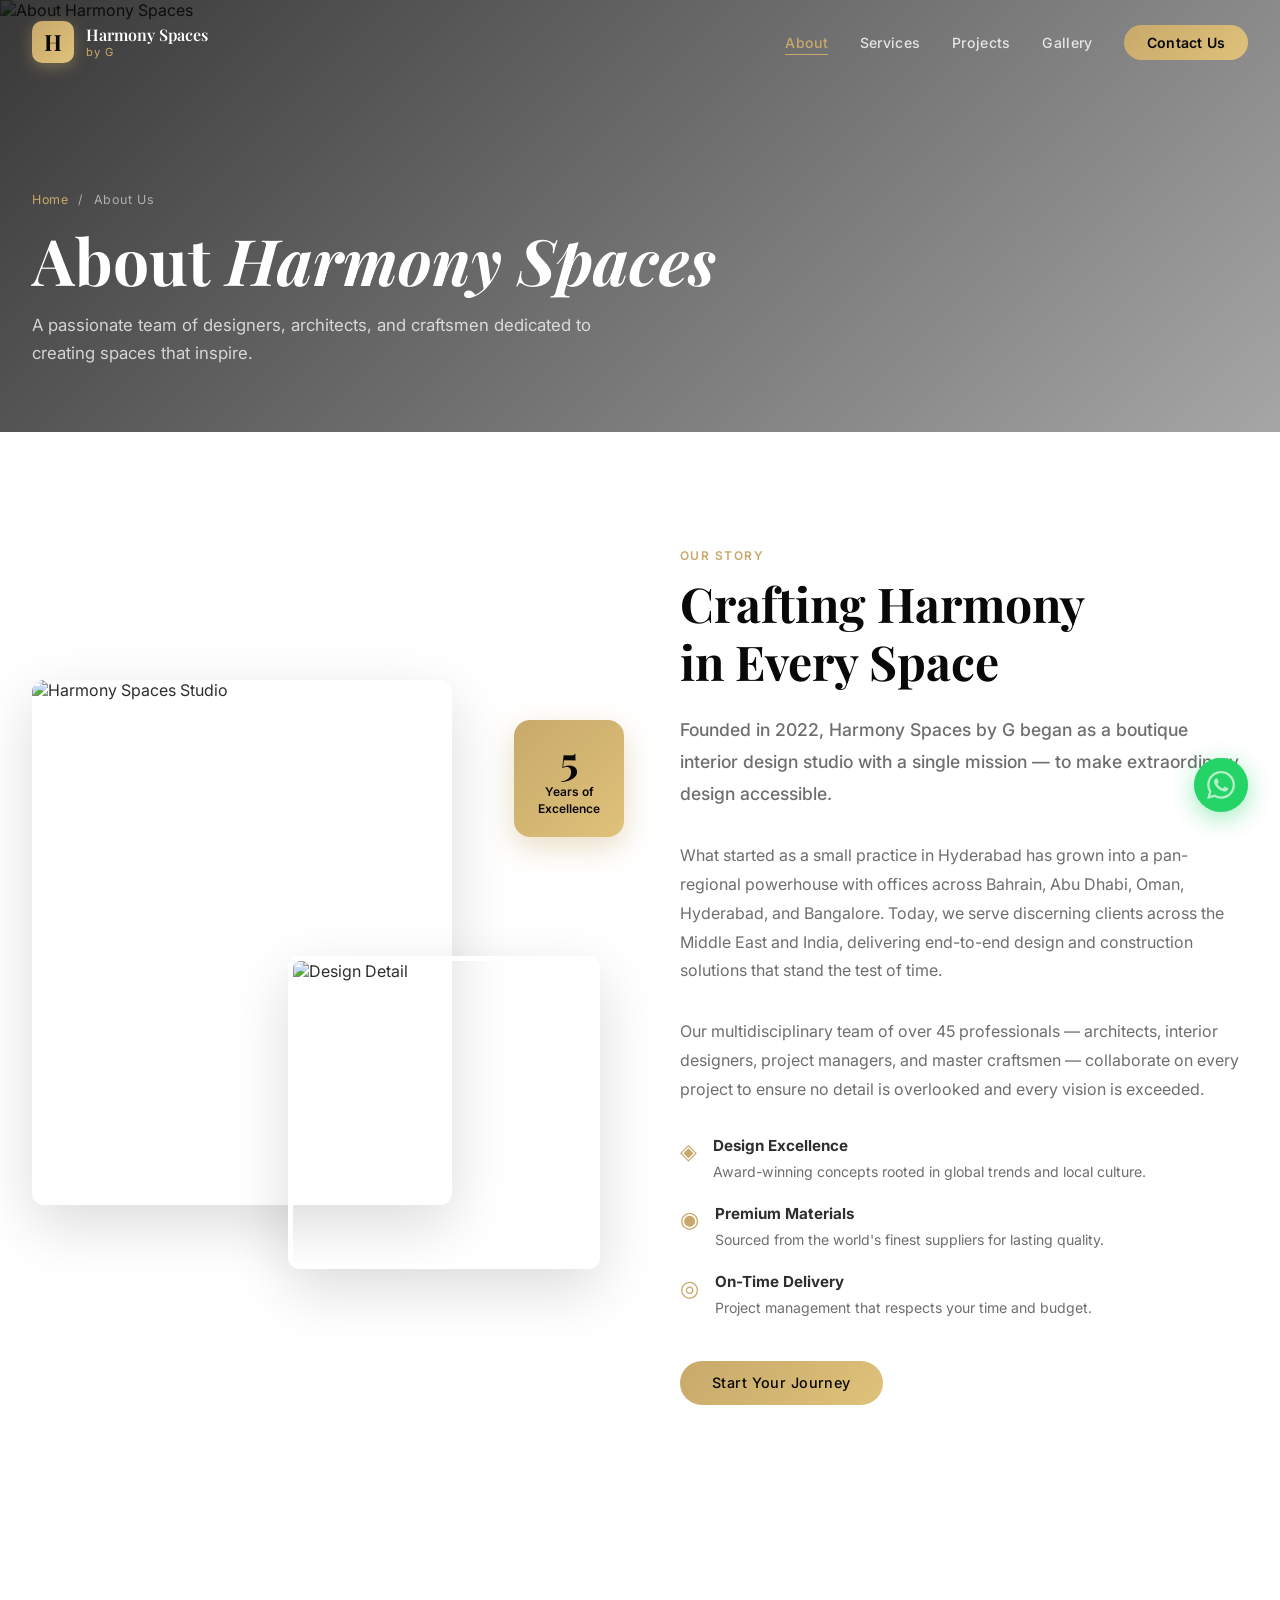
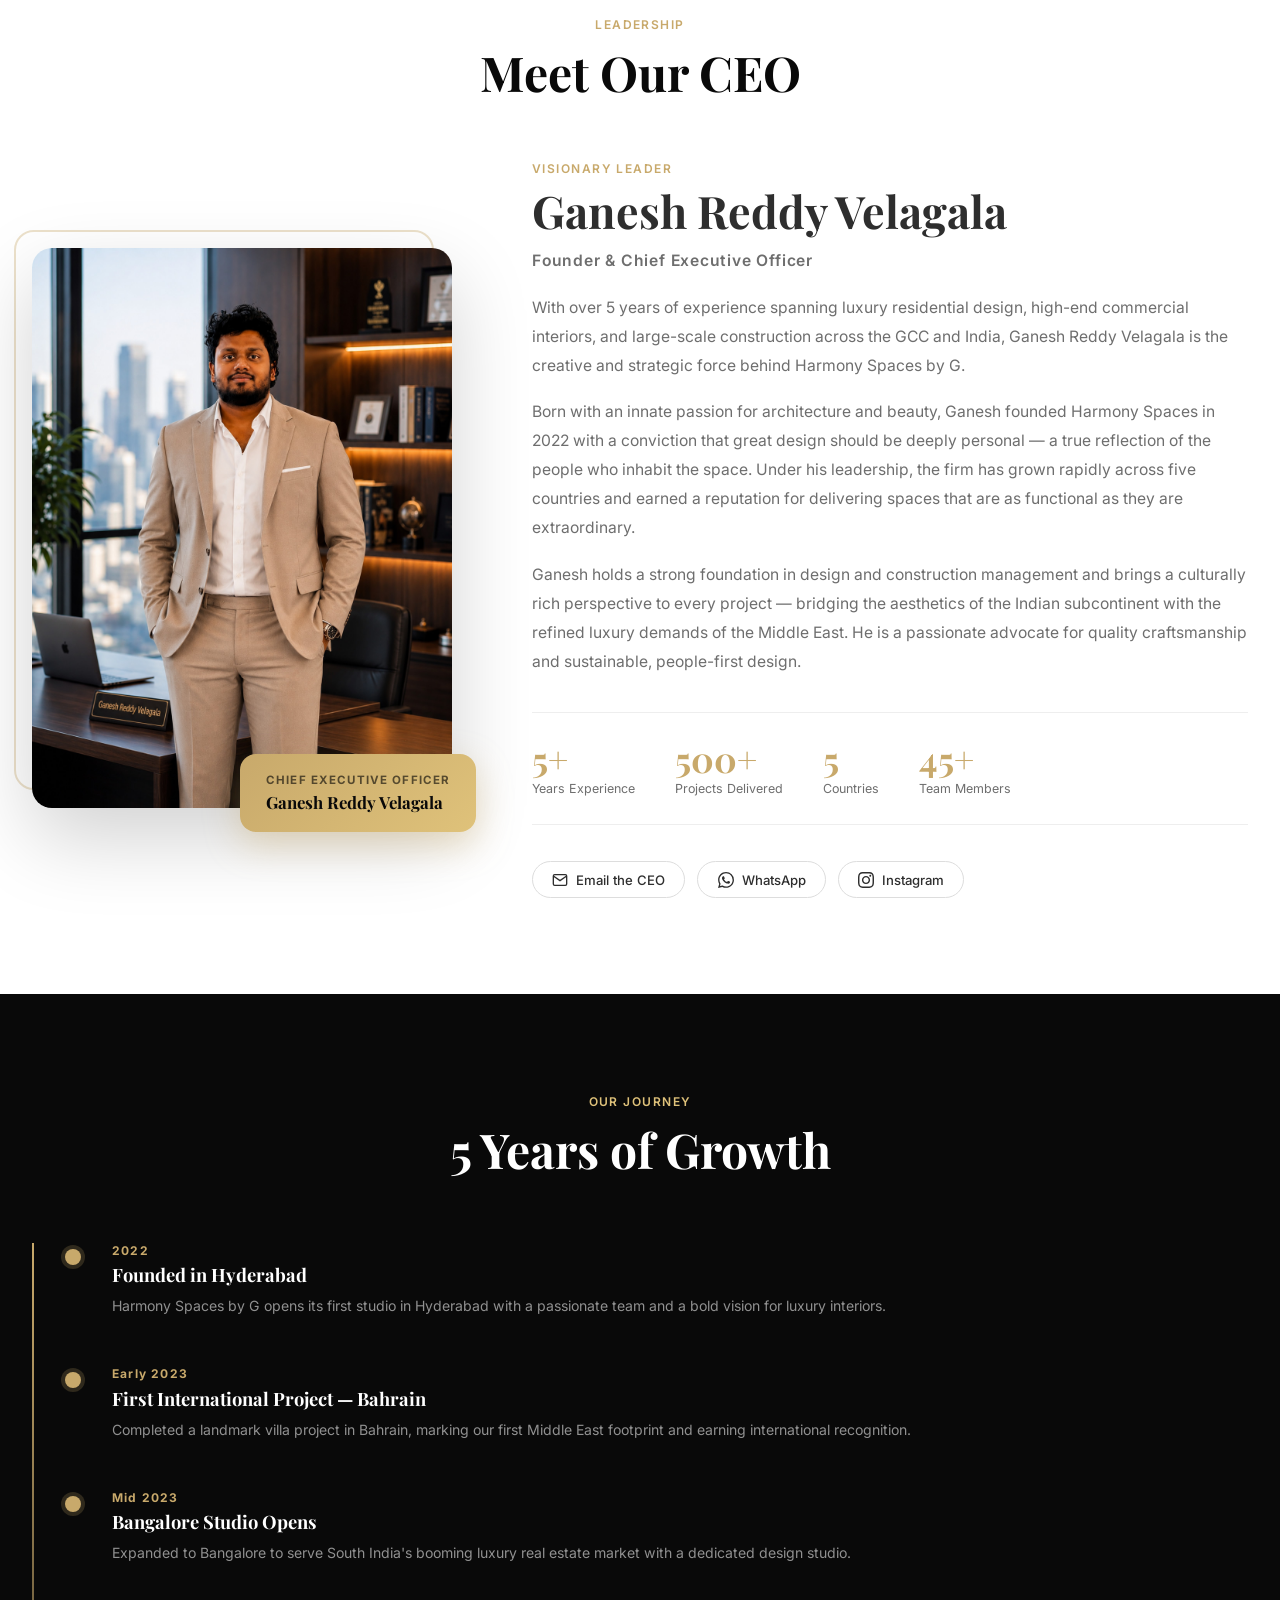
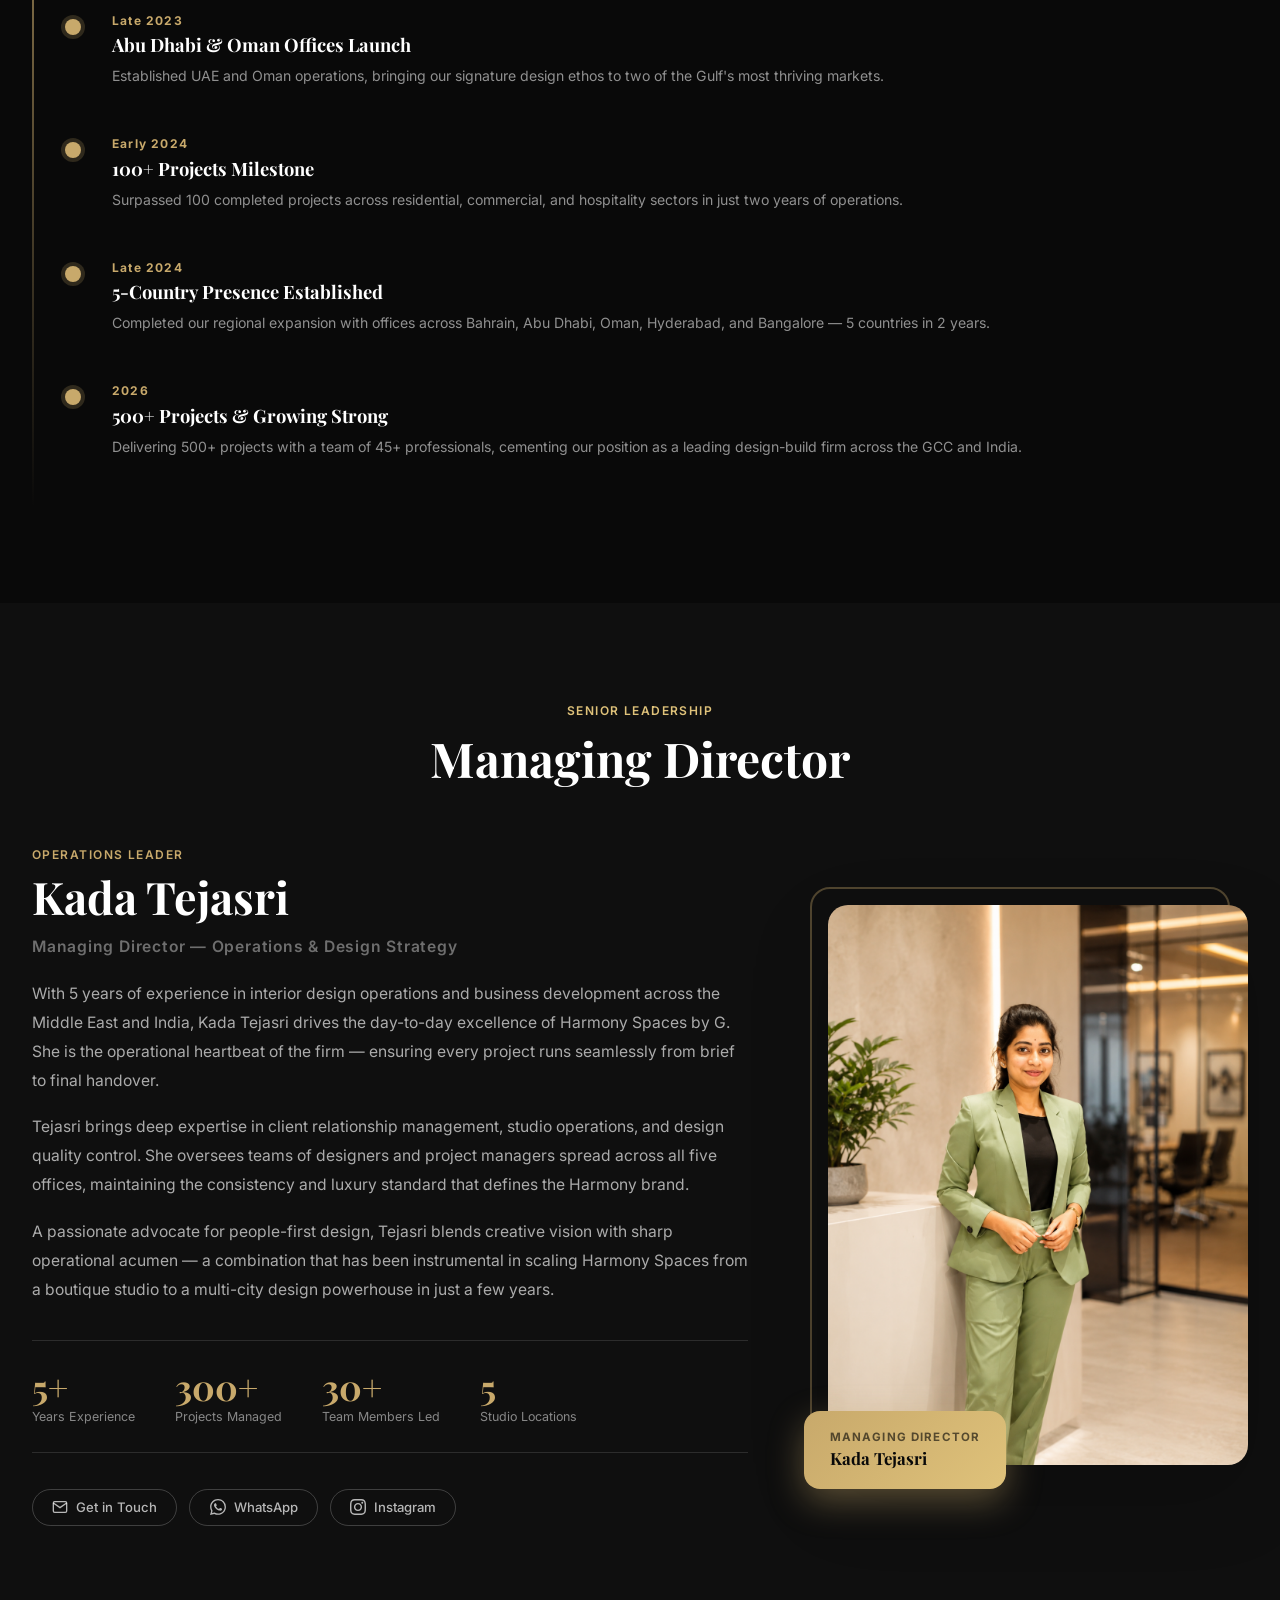
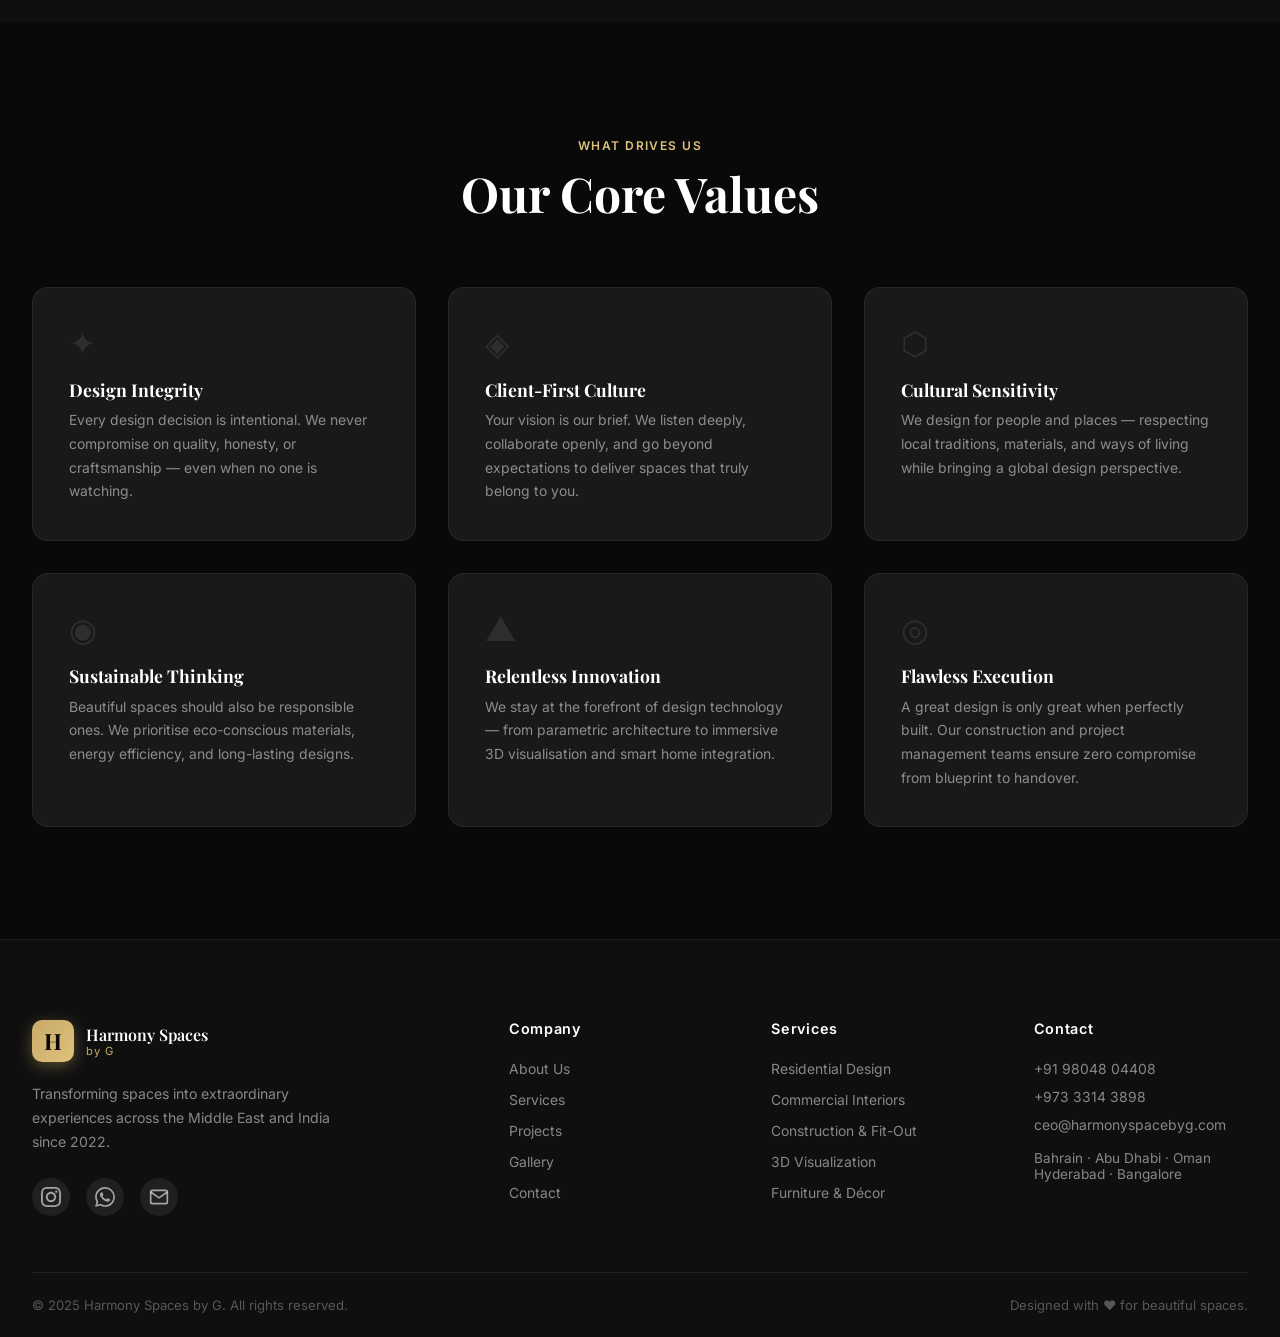
==== commit 07b8566f: "Switch logo to logo.png (Harmony spaces by G) Replace logo1_nobg.png with logo.png across all pages " ====
--- a/about.html
+++ b/about.html
@@ -31,7 +31,7 @@
     "@type": "InteriorDesigner",
     "name": "Harmony Spaces by G",
     "url": "https://www.harmonyspacesbyg.com/",
-    "logo": "https://www.harmonyspacesbyg.com/logo1_nobg.png",
+    "logo": "https://www.harmonyspacesbyg.com/logo.png",
     "foundingDate": "2022",
     "description": "Luxury interior design and construction firm operating across Bahrain, UAE, Oman, Hyderabad, and Bangalore.",
     "founder": {
--- a/style.css
+++ b/style.css
@@ -779,24 +779,16 @@
   max-width: 280px;
   object-fit: contain;
   display: block;
-  filter:
-    drop-shadow(0 0 8px rgba(200,169,107,0.65))
-    drop-shadow(0 2px 14px rgba(200,169,107,0.40));
-  transition: filter 0.35s ease, transform 0.35s ease;
+  transition: transform 0.35s ease, opacity 0.35s ease;
 }
 .logo-img:hover {
-  filter:
-    drop-shadow(0 0 12px rgba(220,190,120,0.75))
-    drop-shadow(0 4px 18px rgba(200,169,107,0.50));
   transform: scale(1.04);
+  opacity: 0.9;
 }
 .footer-logo-img {
   height: 140px;
   max-width: 360px;
   margin-bottom: 0.75rem;
-  filter:
-    drop-shadow(0 0 8px rgba(200,169,107,0.50))
-    drop-shadow(0 3px 12px rgba(200,169,107,0.30));
 }
 .logo-fallback {
   display: flex;
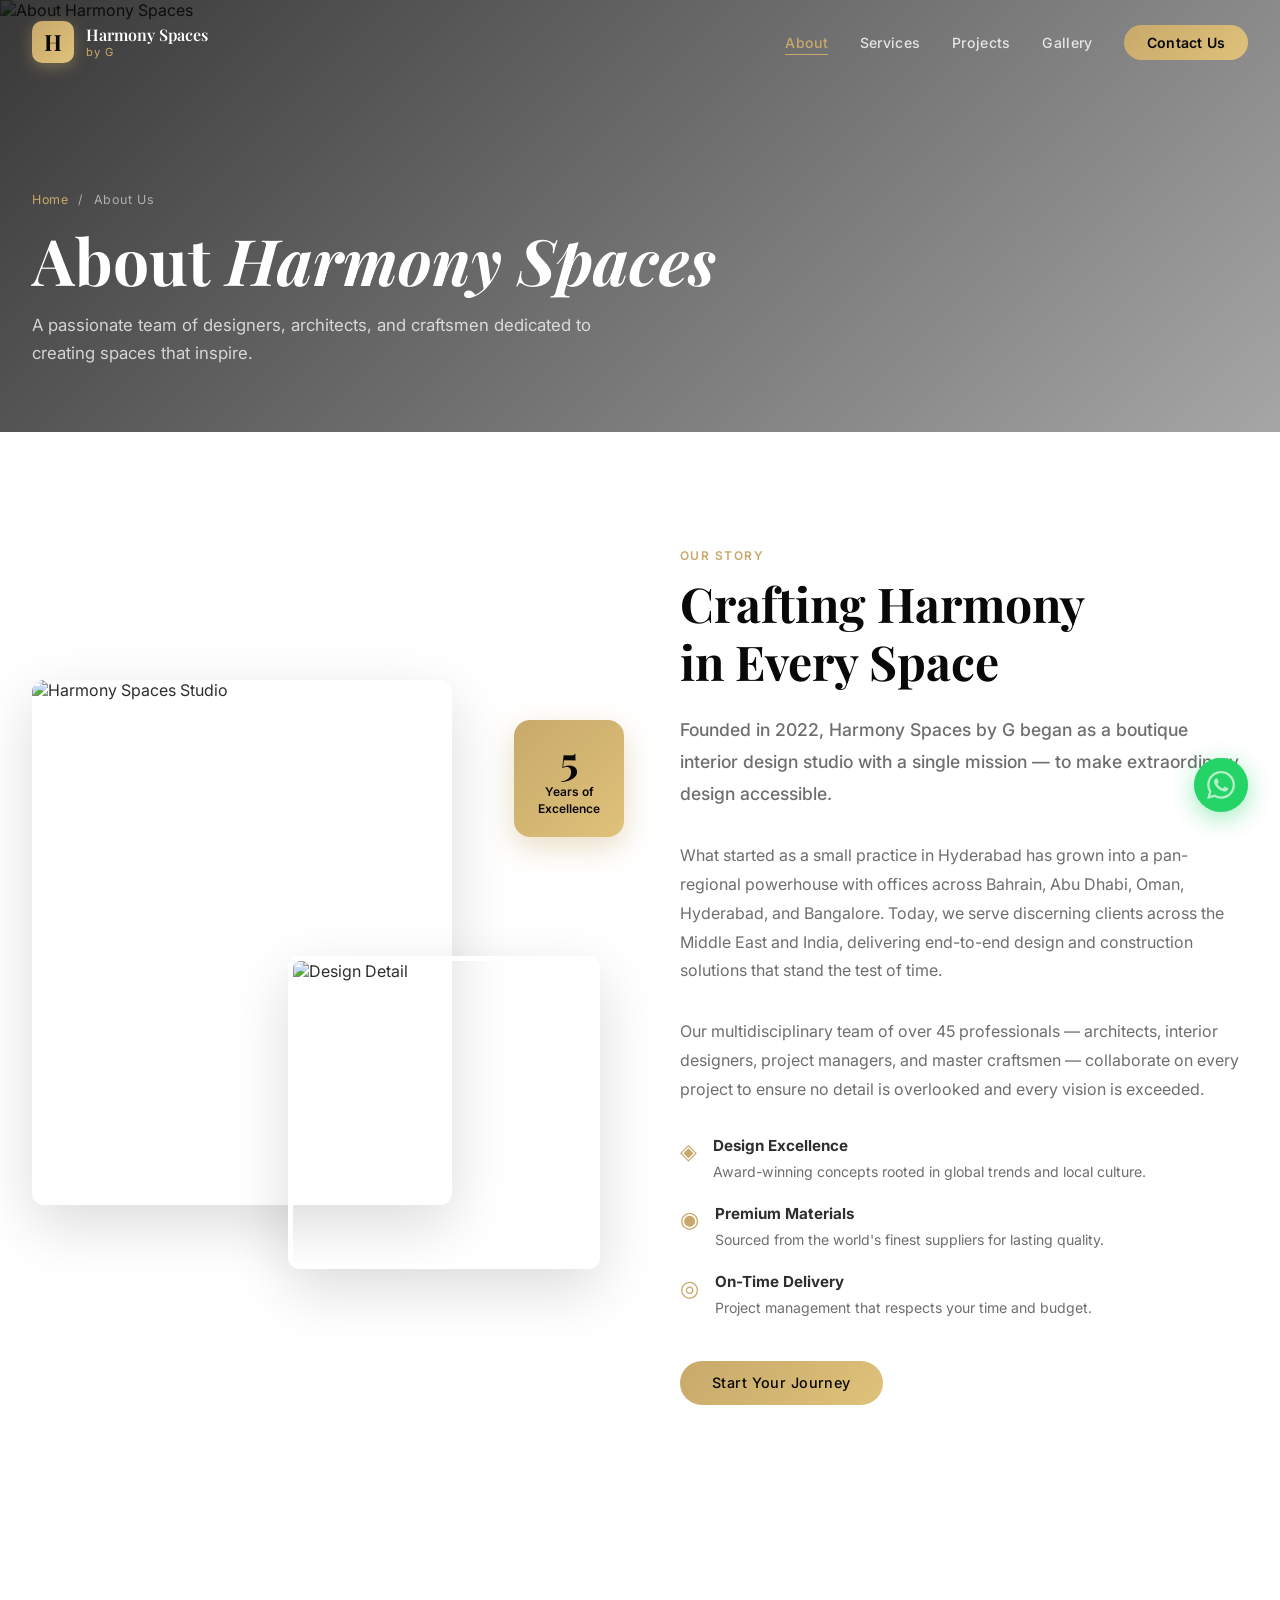
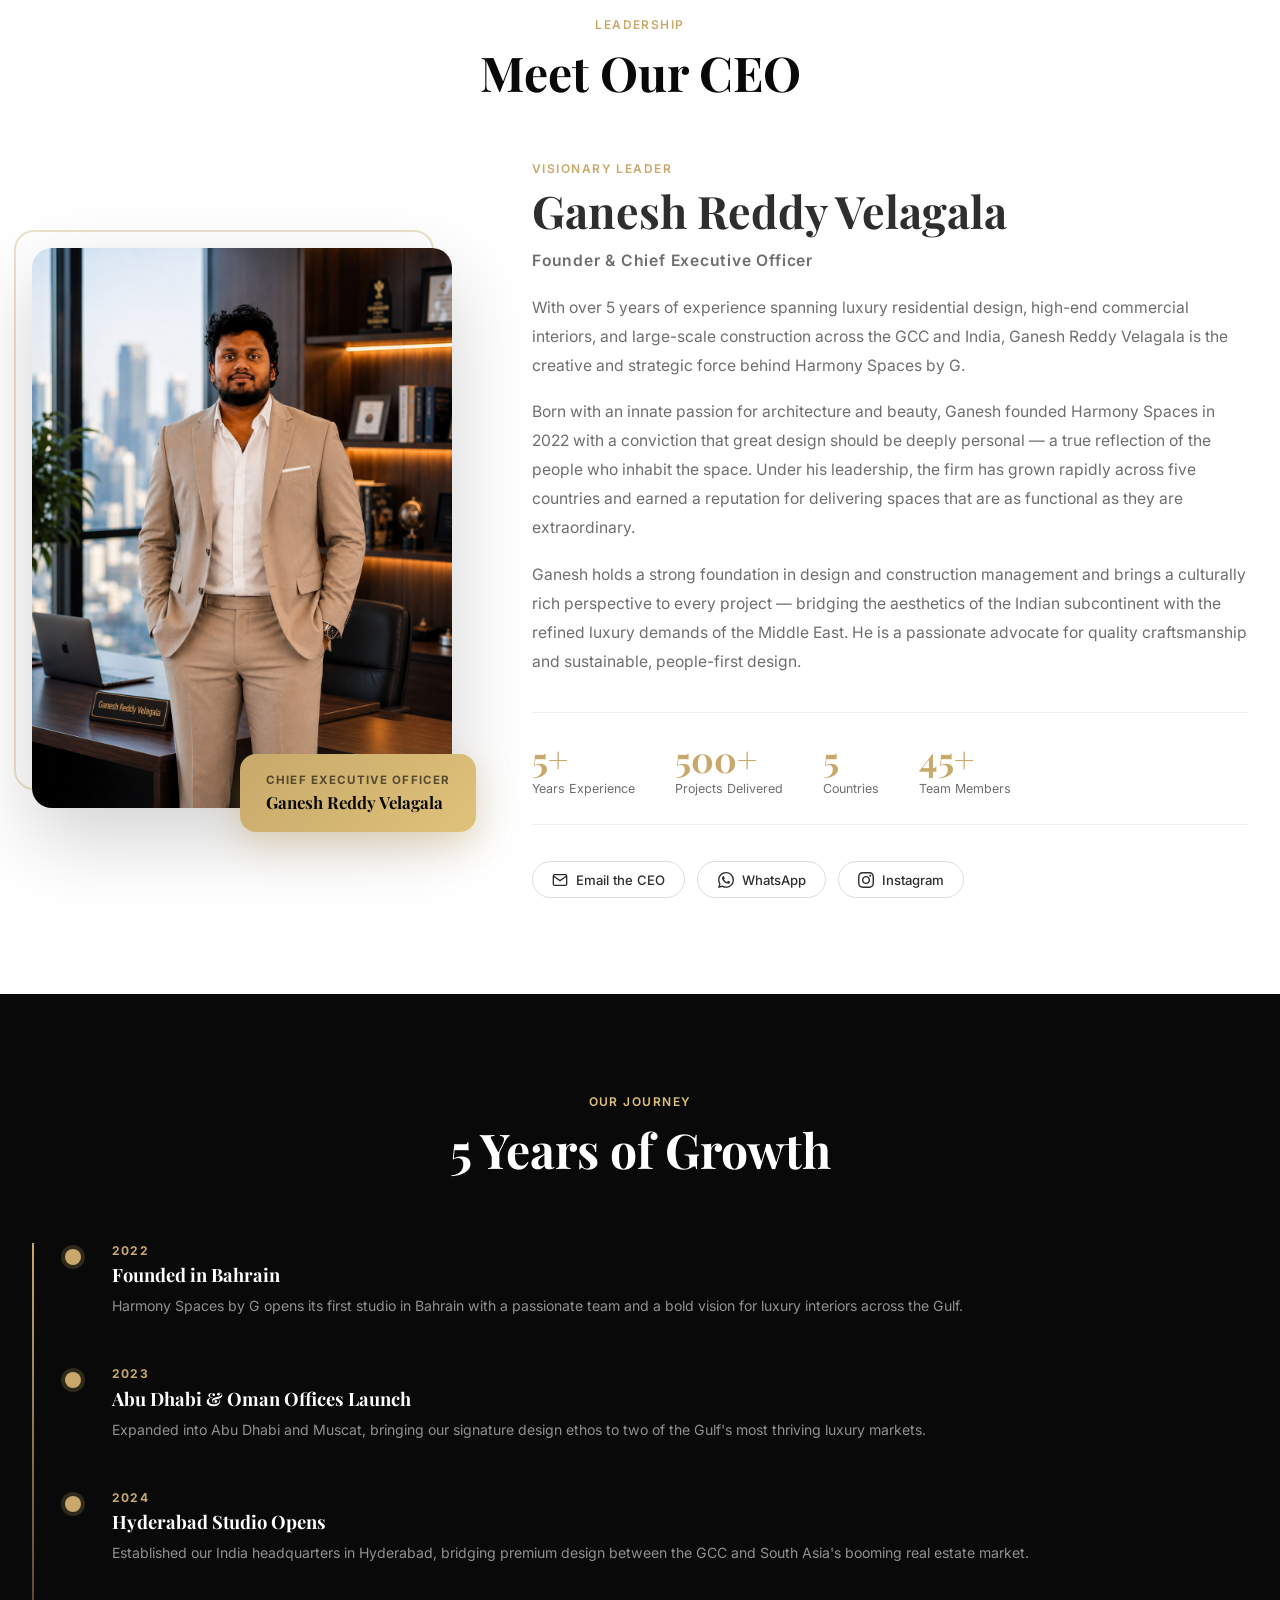
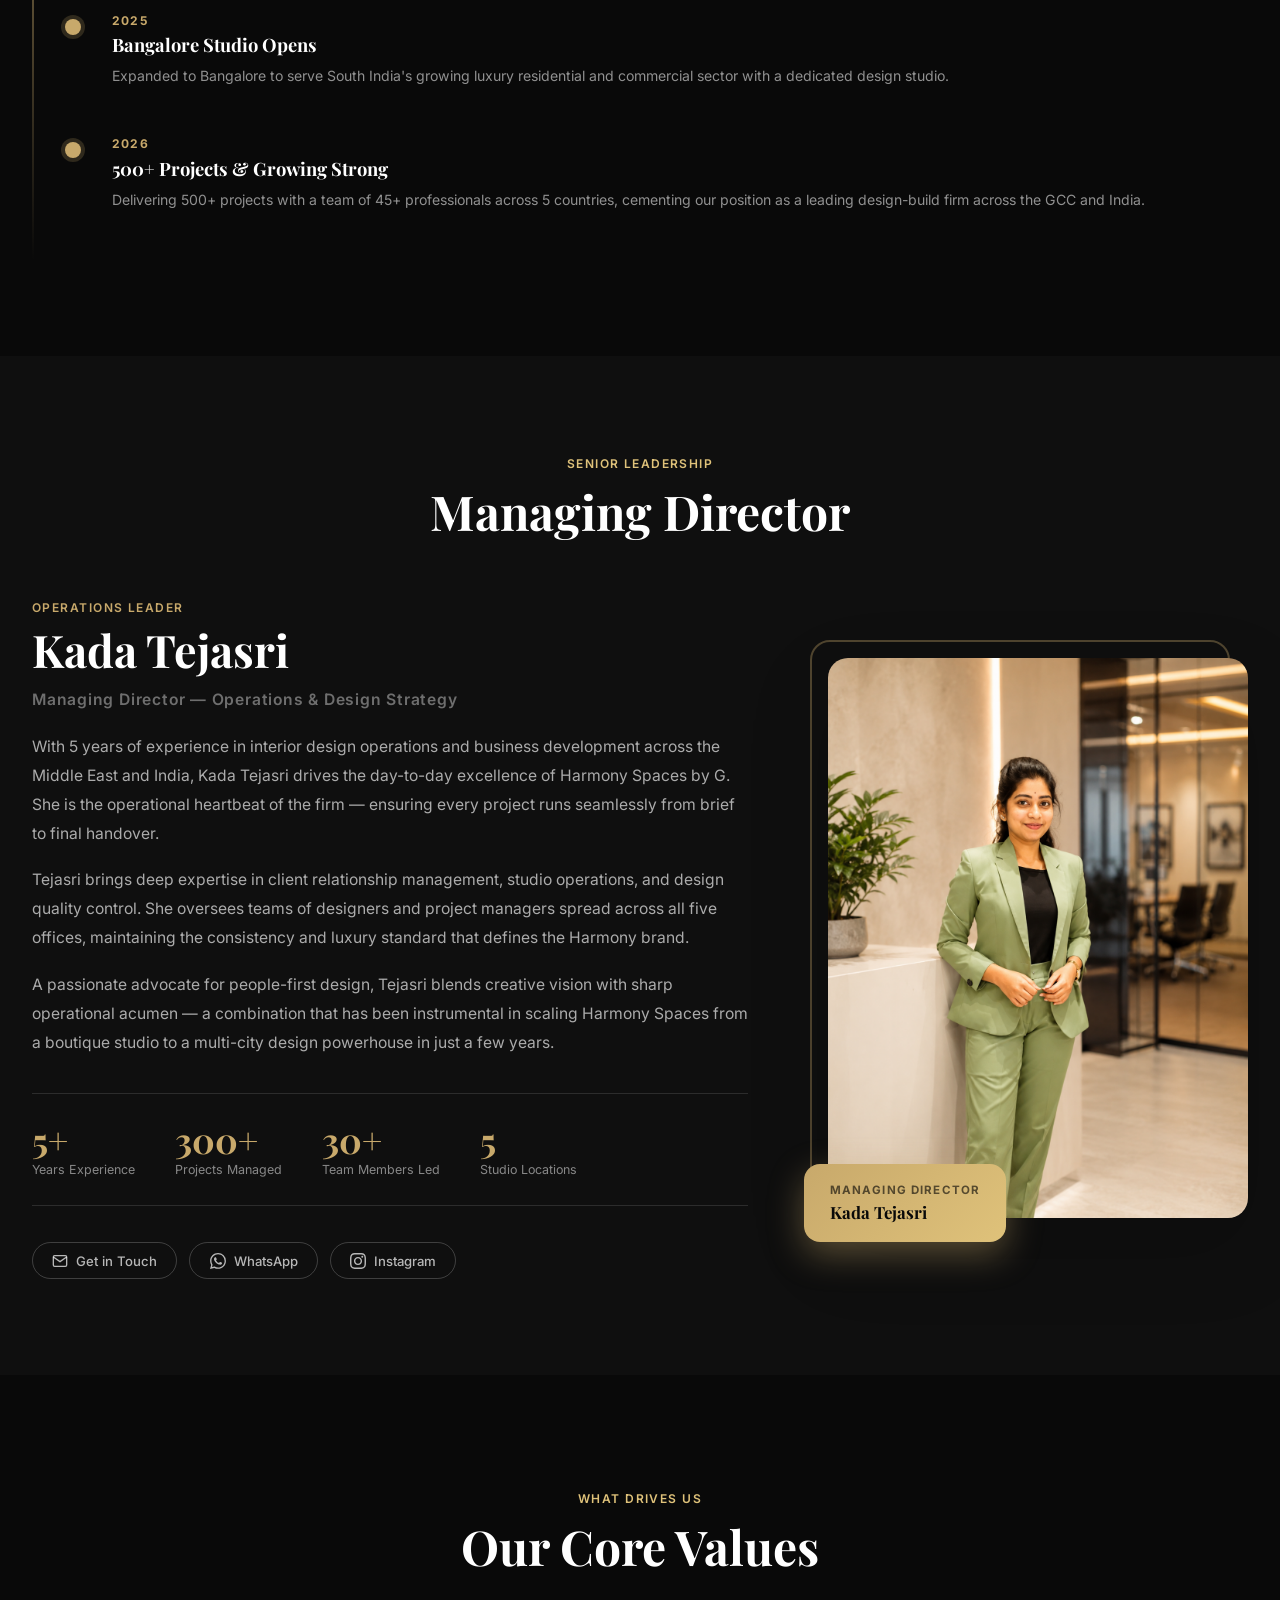
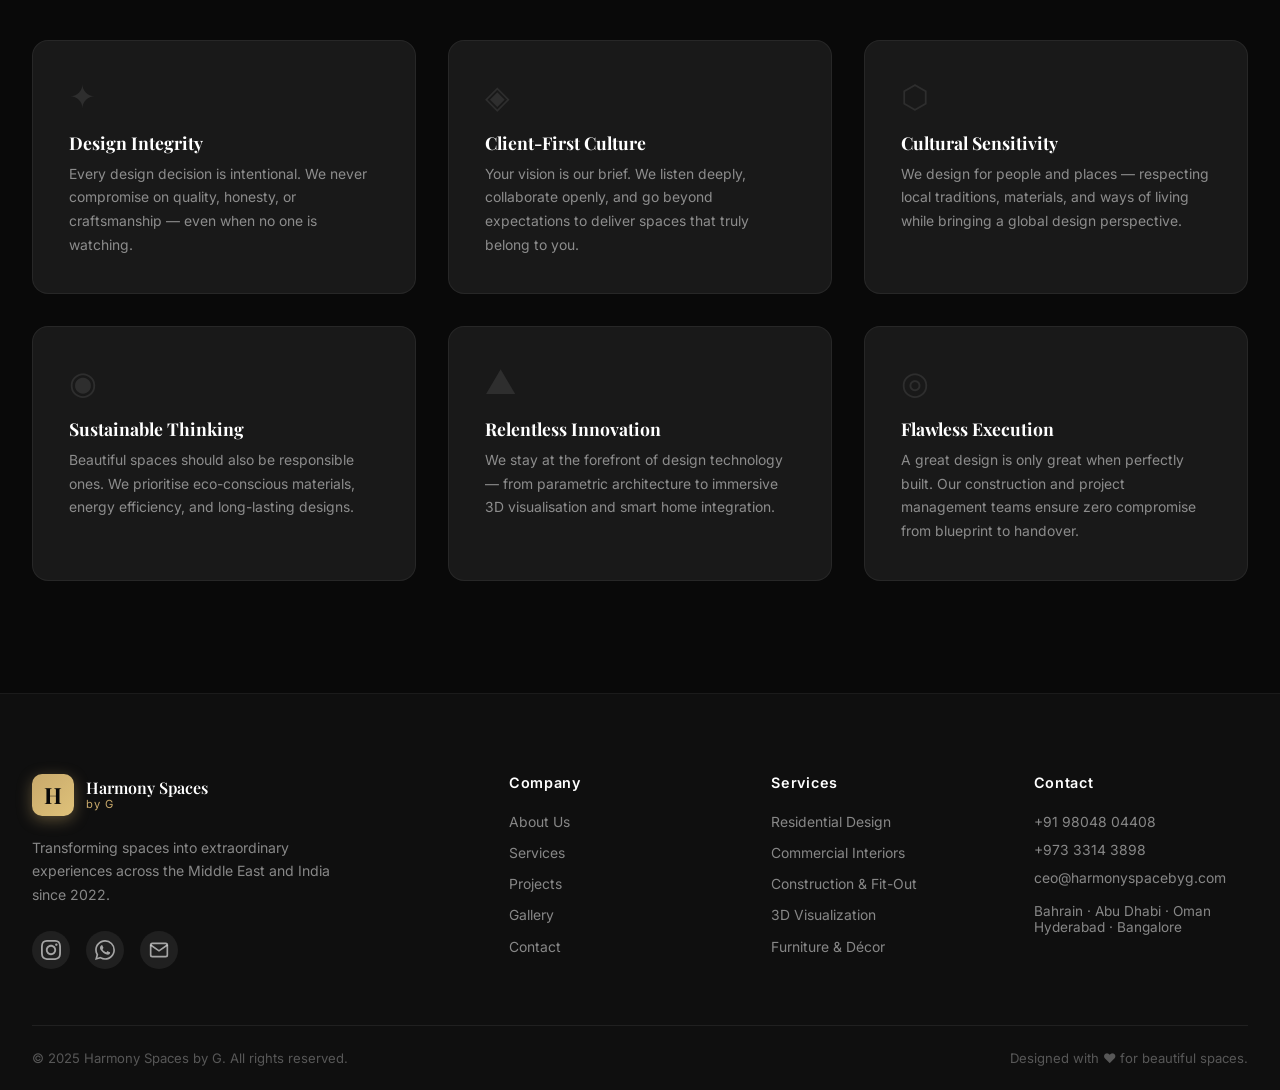
==== commit 6b2304ce: "Update Our Journey timeline order in About page Bahrain 2022 → Abu Dhabi & Oman 2023 → Hyderabad 202" ====
--- a/about.html
+++ b/about.html
@@ -281,38 +281,28 @@
       <div class="timeline-list">
         <div class="timeline-item reveal">
           <div class="timeline-year">2022</div>
-          <h3>Founded in Hyderabad</h3>
-          <p>Harmony Spaces by G opens its first studio in Hyderabad with a passionate team and a bold vision for luxury interiors.</p>
+          <h3>Founded in Bahrain</h3>
+          <p>Harmony Spaces by G opens its first studio in Bahrain with a passionate team and a bold vision for luxury interiors across the Gulf.</p>
         </div>
         <div class="timeline-item reveal" style="--delay:0.1s">
-          <div class="timeline-year">Early 2023</div>
-          <h3>First International Project — Bahrain</h3>
-          <p>Completed a landmark villa project in Bahrain, marking our first Middle East footprint and earning international recognition.</p>
+          <div class="timeline-year">2023</div>
+          <h3>Abu Dhabi & Oman Offices Launch</h3>
+          <p>Expanded into Abu Dhabi and Muscat, bringing our signature design ethos to two of the Gulf's most thriving luxury markets.</p>
         </div>
         <div class="timeline-item reveal" style="--delay:0.15s">
-          <div class="timeline-year">Mid 2023</div>
+          <div class="timeline-year">2024</div>
+          <h3>Hyderabad Studio Opens</h3>
+          <p>Established our India headquarters in Hyderabad, bridging premium design between the GCC and South Asia's booming real estate market.</p>
+        </div>
+        <div class="timeline-item reveal" style="--delay:0.2s">
+          <div class="timeline-year">2025</div>
           <h3>Bangalore Studio Opens</h3>
-          <p>Expanded to Bangalore to serve South India's booming luxury real estate market with a dedicated design studio.</p>
-        </div>
-        <div class="timeline-item reveal" style="--delay:0.2s">
-          <div class="timeline-year">Late 2023</div>
-          <h3>Abu Dhabi & Oman Offices Launch</h3>
-          <p>Established UAE and Oman operations, bringing our signature design ethos to two of the Gulf's most thriving markets.</p>
+          <p>Expanded to Bangalore to serve South India's growing luxury residential and commercial sector with a dedicated design studio.</p>
         </div>
         <div class="timeline-item reveal" style="--delay:0.25s">
-          <div class="timeline-year">Early 2024</div>
-          <h3>100+ Projects Milestone</h3>
-          <p>Surpassed 100 completed projects across residential, commercial, and hospitality sectors in just two years of operations.</p>
-        </div>
-        <div class="timeline-item reveal" style="--delay:0.3s">
-          <div class="timeline-year">Late 2024</div>
-          <h3>5-Country Presence Established</h3>
-          <p>Completed our regional expansion with offices across Bahrain, Abu Dhabi, Oman, Hyderabad, and Bangalore — 5 countries in 2 years.</p>
-        </div>
-        <div class="timeline-item reveal" style="--delay:0.35s">
           <div class="timeline-year">2026</div>
           <h3>500+ Projects & Growing Strong</h3>
-          <p>Delivering 500+ projects with a team of 45+ professionals, cementing our position as a leading design-build firm across the GCC and India.</p>
+          <p>Delivering 500+ projects with a team of 45+ professionals across 5 countries, cementing our position as a leading design-build firm across the GCC and India.</p>
         </div>
       </div>
     </div>
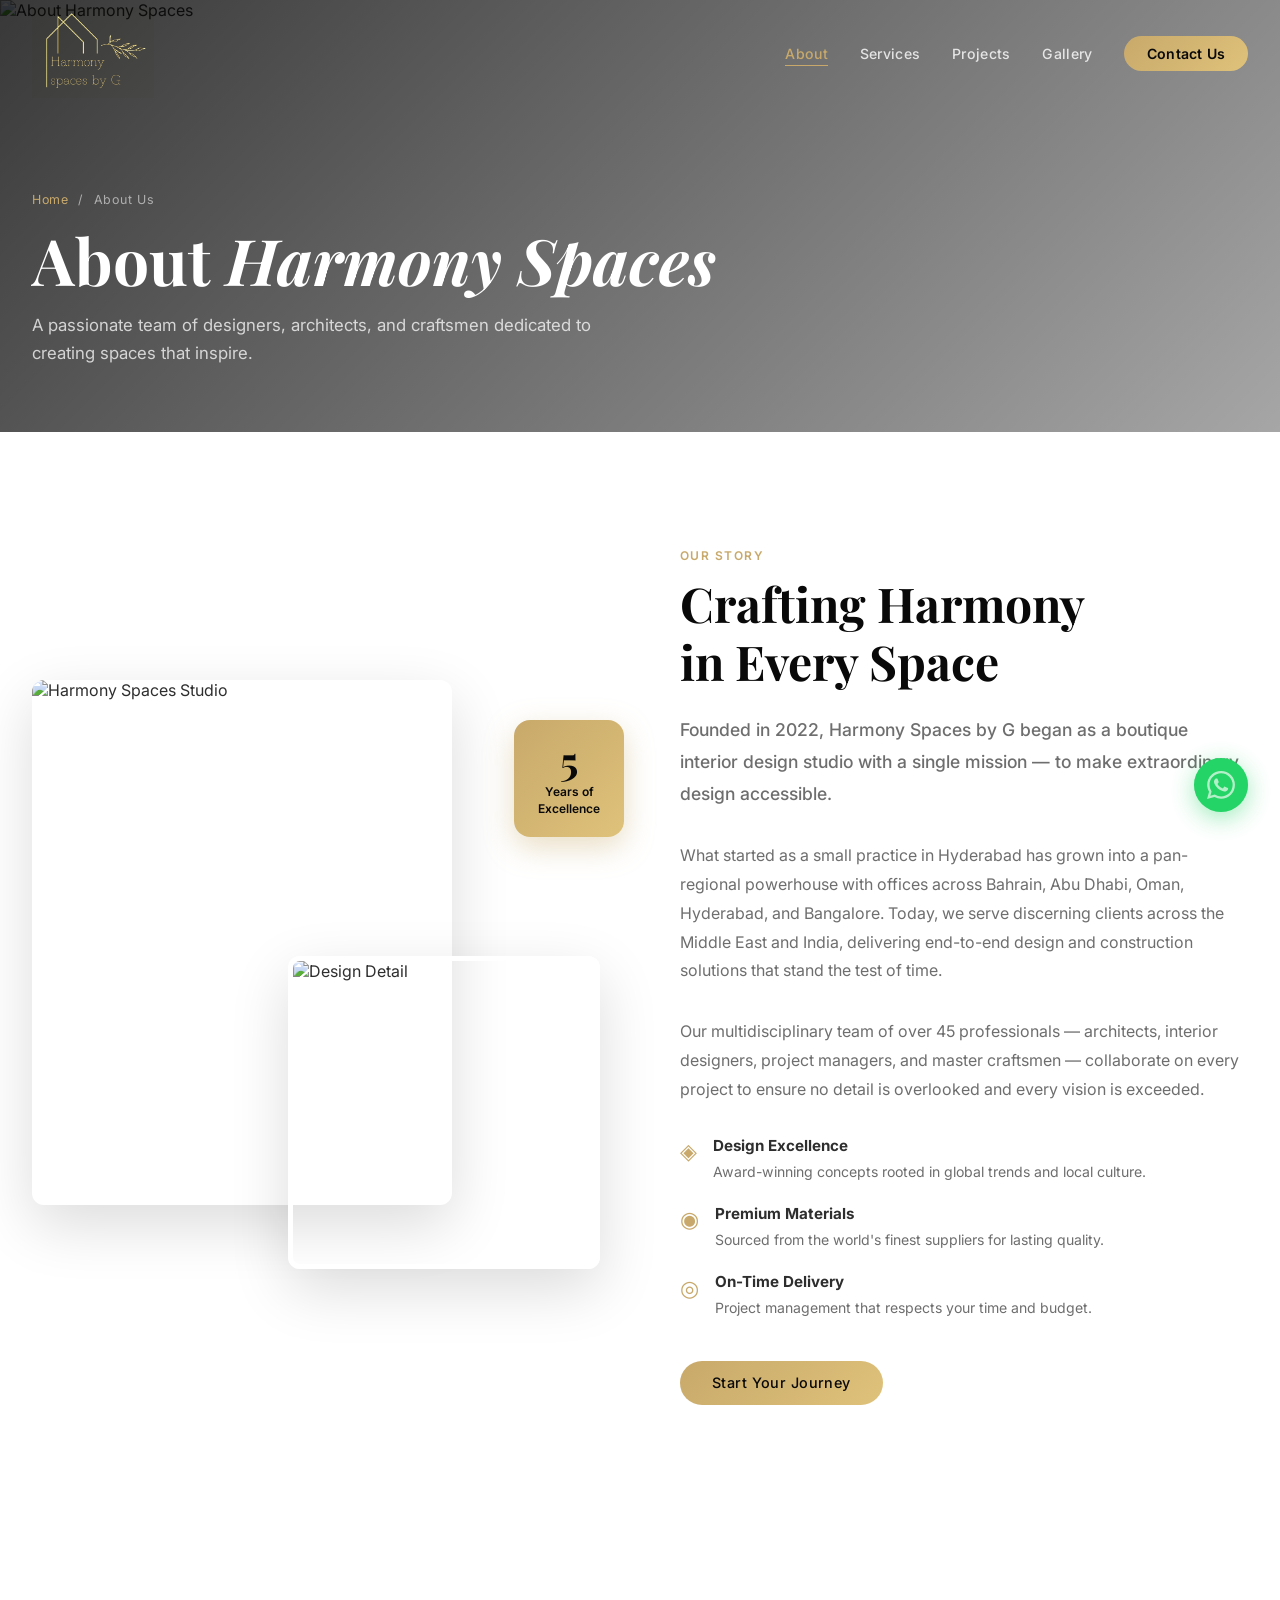
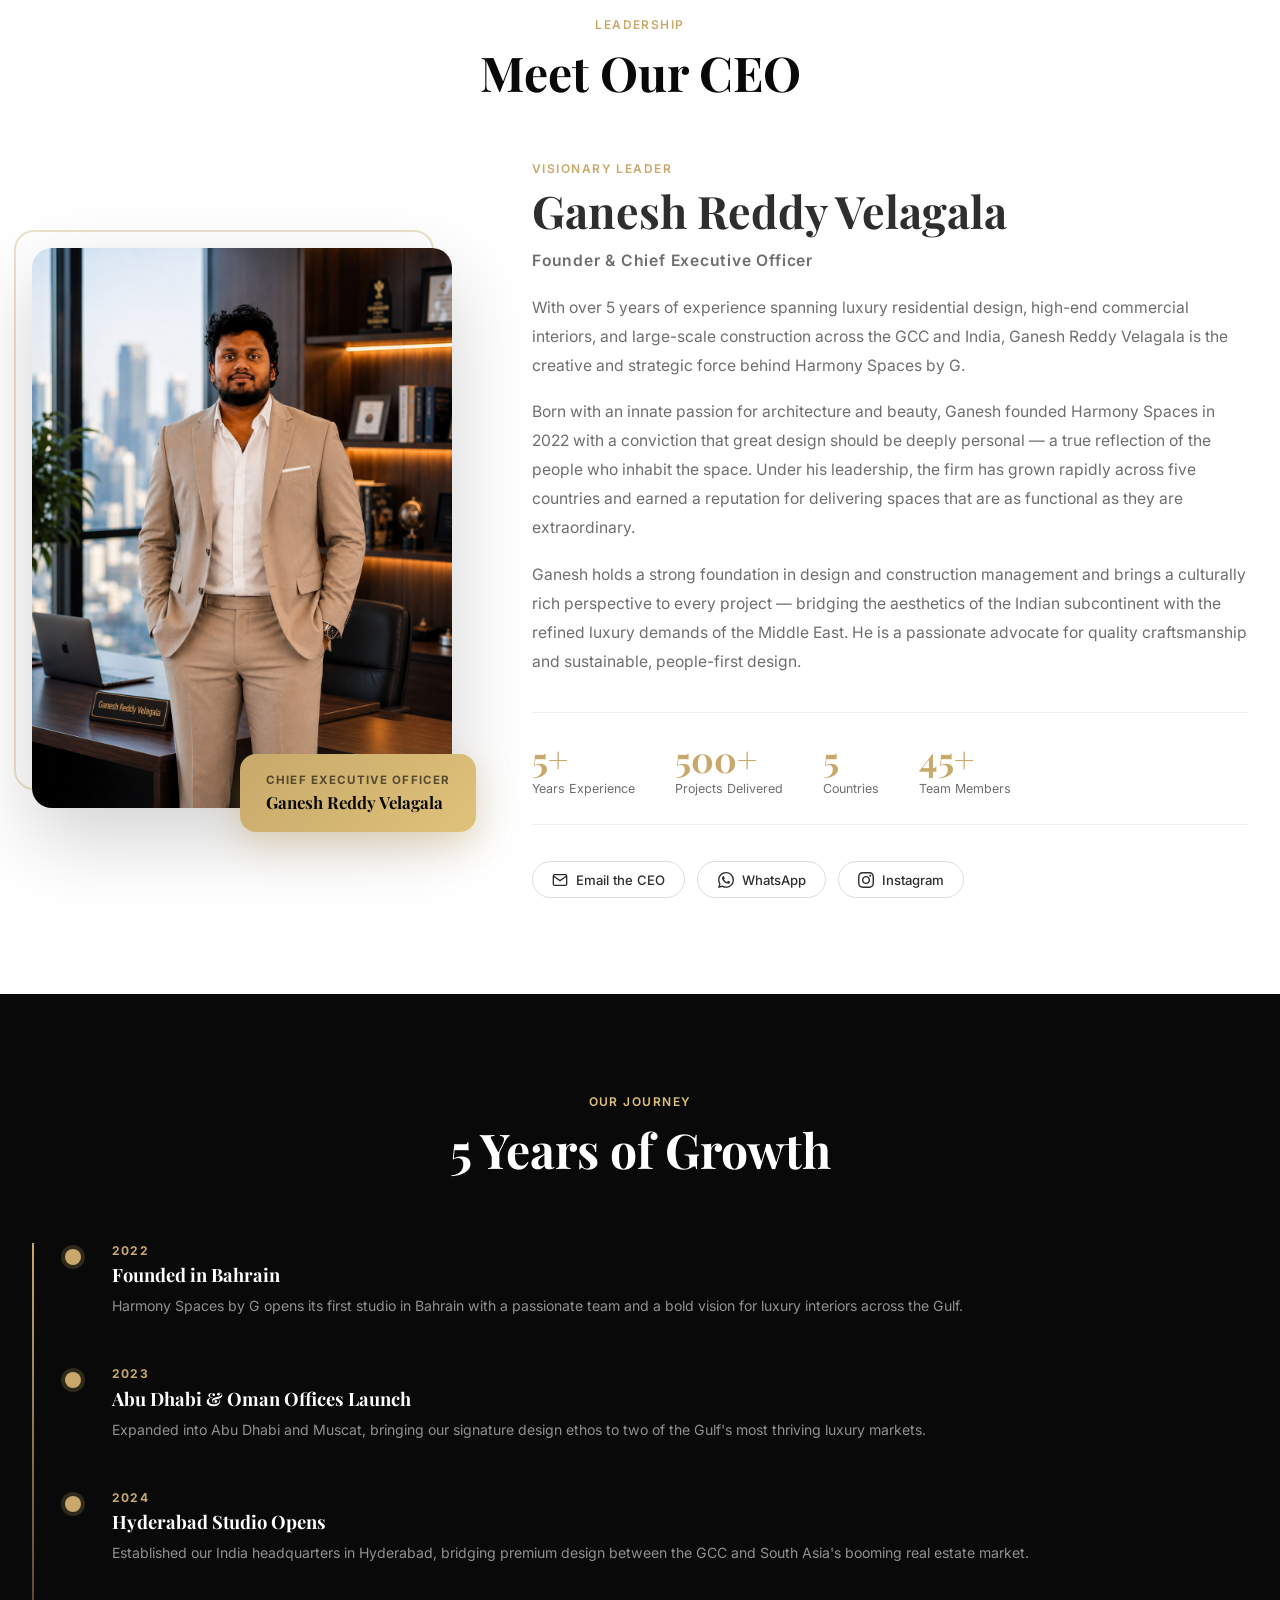
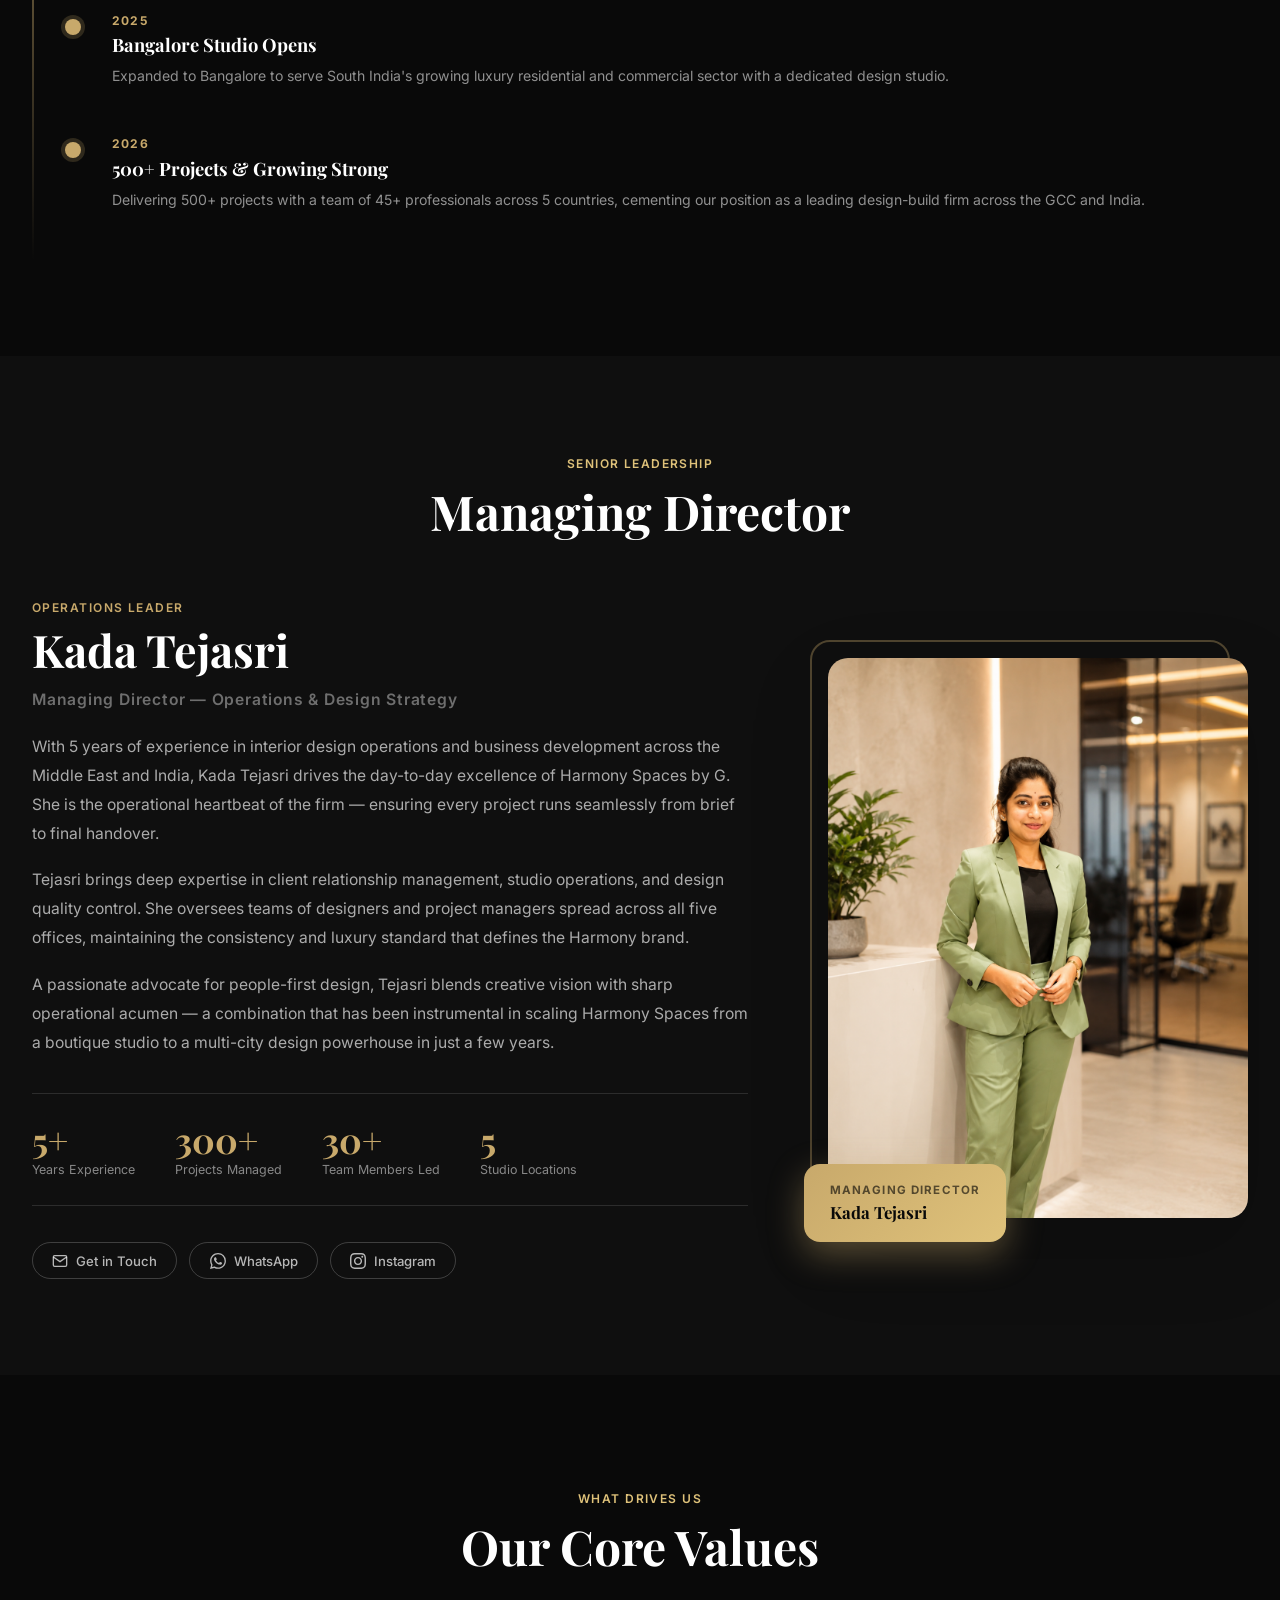
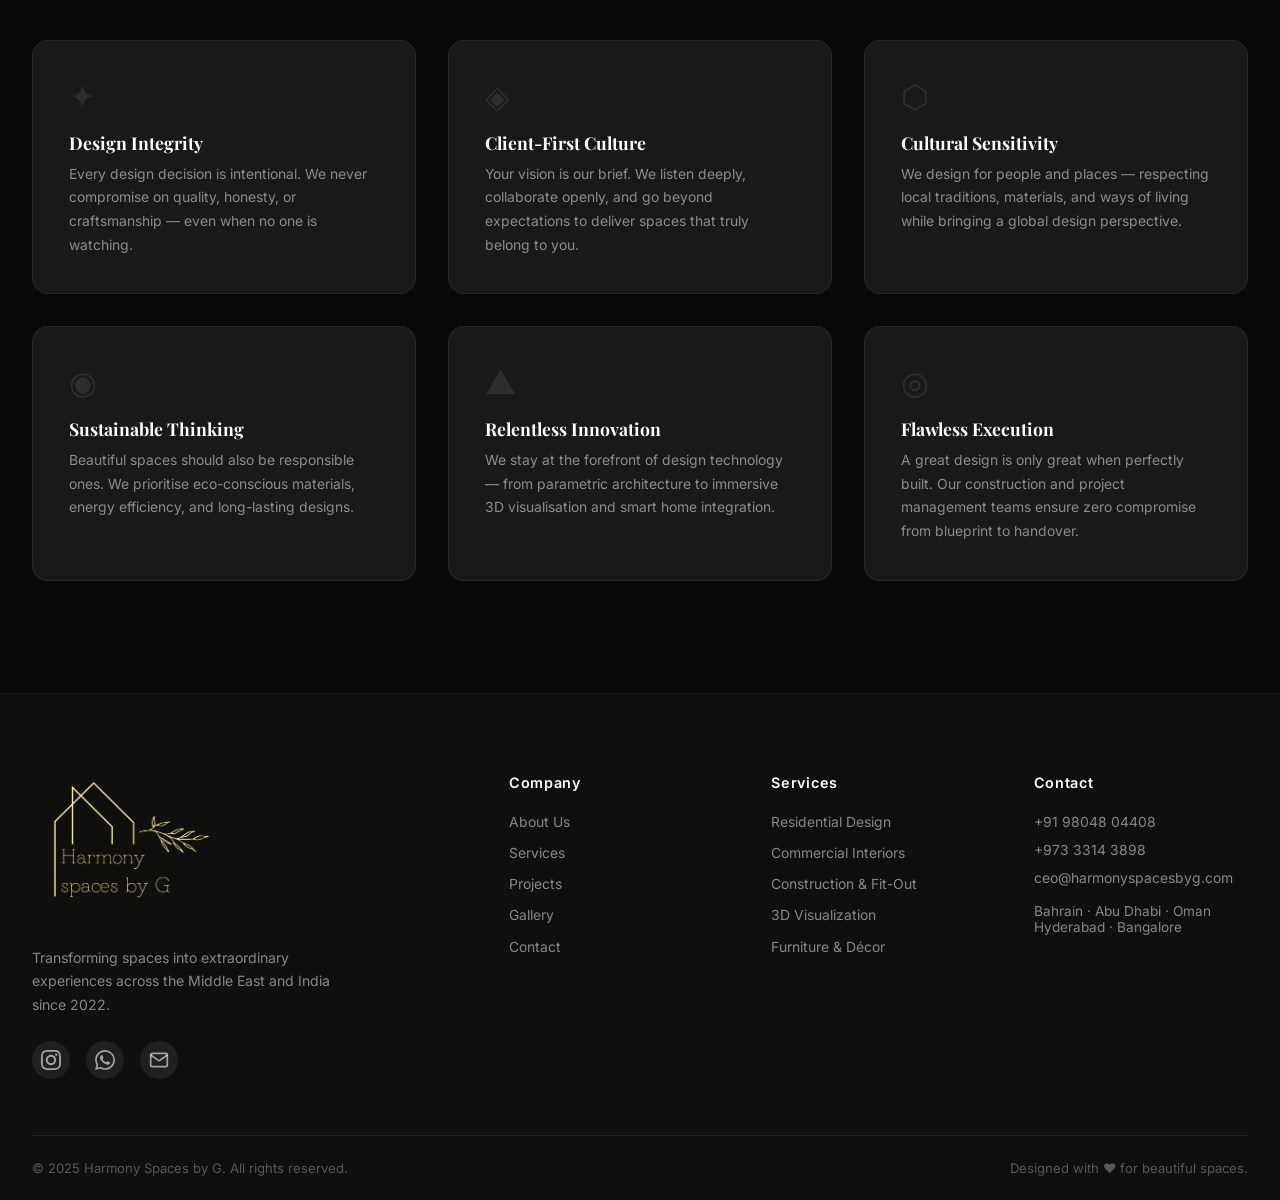
==== commit 2dfe032e: "Fix email typo: harmonyspacebyg → harmonyspacesbyg Corrected in components.js, index.html, about.htm" ====
--- a/about.html
+++ b/about.html
@@ -31,7 +31,7 @@
     "@type": "InteriorDesigner",
     "name": "Harmony Spaces by G",
     "url": "https://www.harmonyspacesbyg.com/",
-    "logo": "https://www.harmonyspacesbyg.com/logo.png",
+    "logo": "https://www.harmonyspacesbyg.com/logo_nobg.png",
     "foundingDate": "2022",
     "description": "Luxury interior design and construction firm operating across Bahrain, UAE, Oman, Hyderabad, and Bangalore.",
     "founder": {
@@ -253,7 +253,7 @@
             </div>
           </div>
           <div class="ceo-social">
-            <a href="mailto:ceo@harmonyspacebyg.com">
+            <a href="mailto:ceo@harmonyspacesbyg.com">
               <svg viewBox="0 0 24 24" fill="none" stroke="currentColor" stroke-width="2" width="16" height="16"><path d="M4 4h16c1.1 0 2 .9 2 2v12c0 1.1-.9 2-2 2H4c-1.1 0-2-.9-2-2V6c0-1.1.9-2 2-2z"/><polyline points="22,6 12,13 2,6"/></svg>
               Email the CEO
             </a>
@@ -352,7 +352,7 @@
             </div>
           </div>
           <div class="ceo-social">
-            <a href="mailto:ceo@harmonyspacebyg.com" style="border-color:rgba(255,255,255,0.2);color:rgba(255,255,255,0.7);">
+            <a href="mailto:ceo@harmonyspacesbyg.com" style="border-color:rgba(255,255,255,0.2);color:rgba(255,255,255,0.7);">
               <svg viewBox="0 0 24 24" fill="none" stroke="currentColor" stroke-width="2" width="16" height="16"><path d="M4 4h16c1.1 0 2 .9 2 2v12c0 1.1-.9 2-2 2H4c-1.1 0-2-.9-2-2V6c0-1.1.9-2 2-2z"/><polyline points="22,6 12,13 2,6"/></svg>
               Get in Touch
             </a>
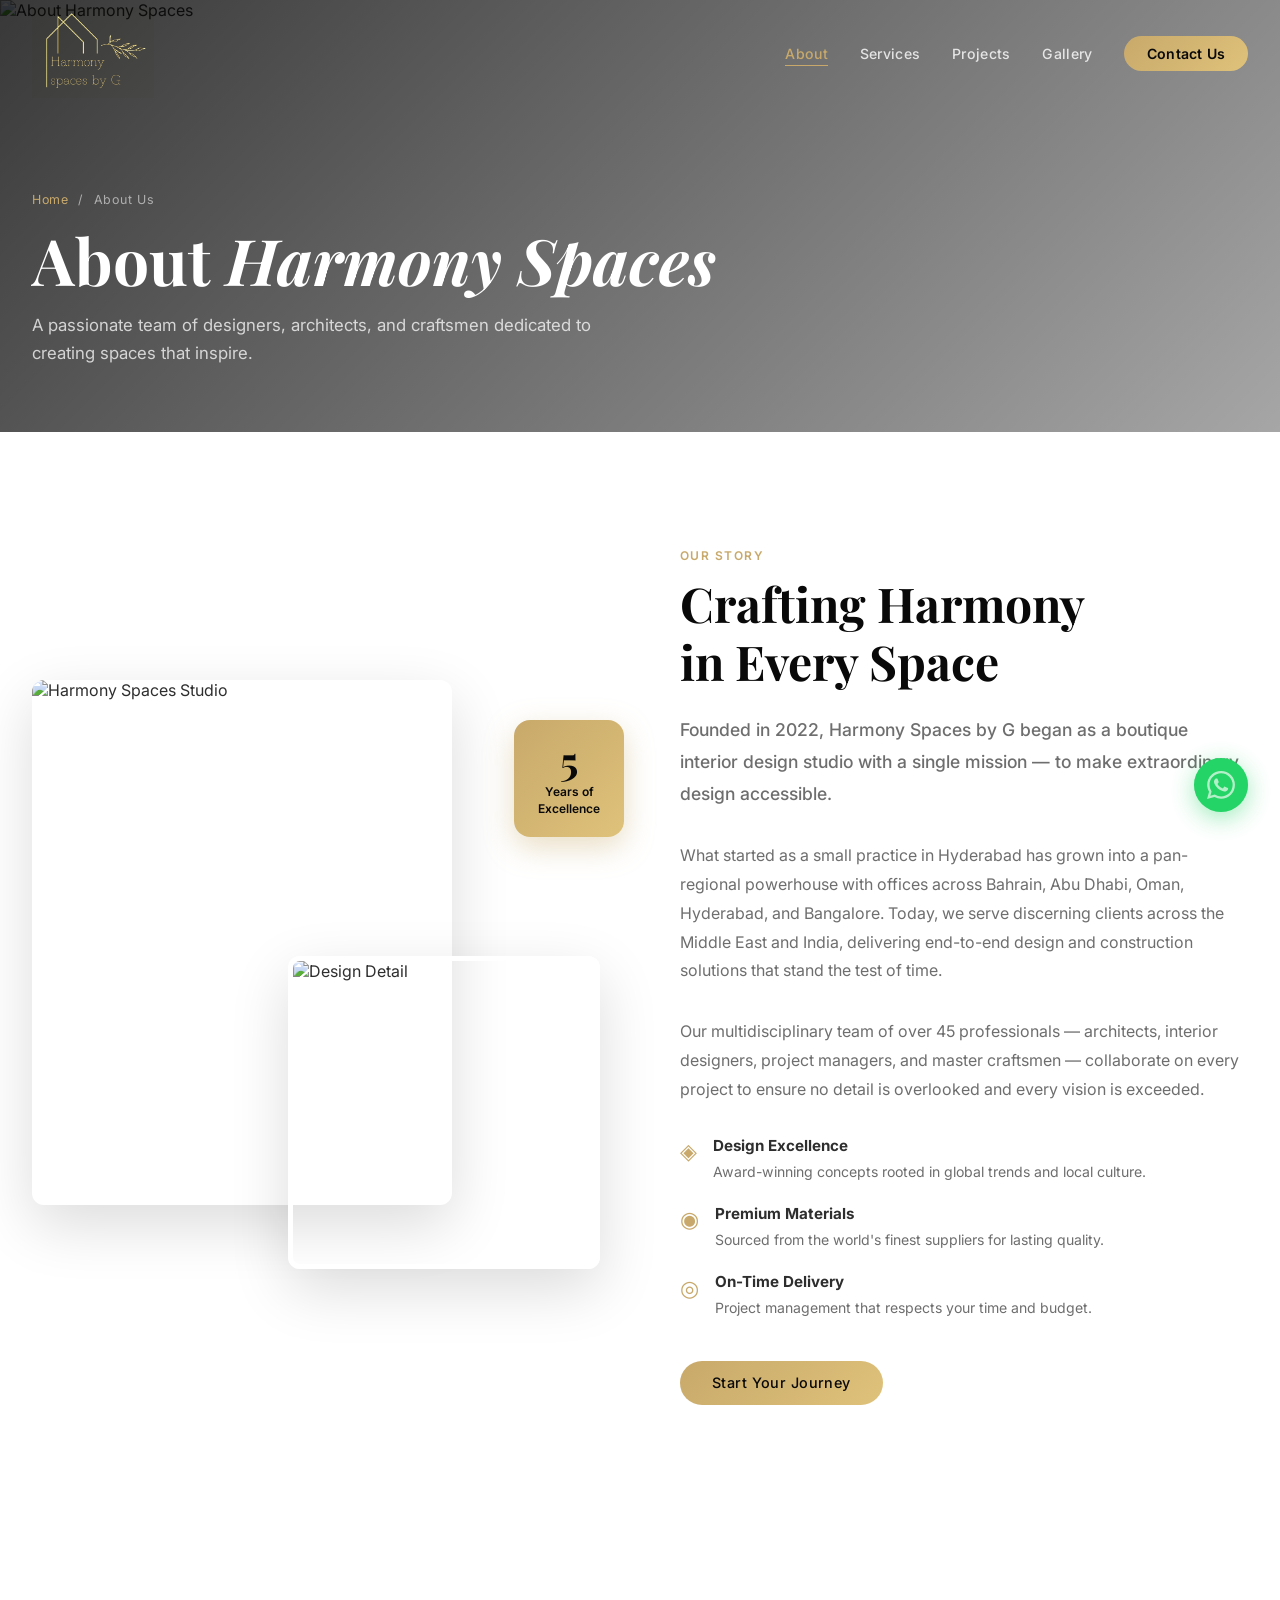
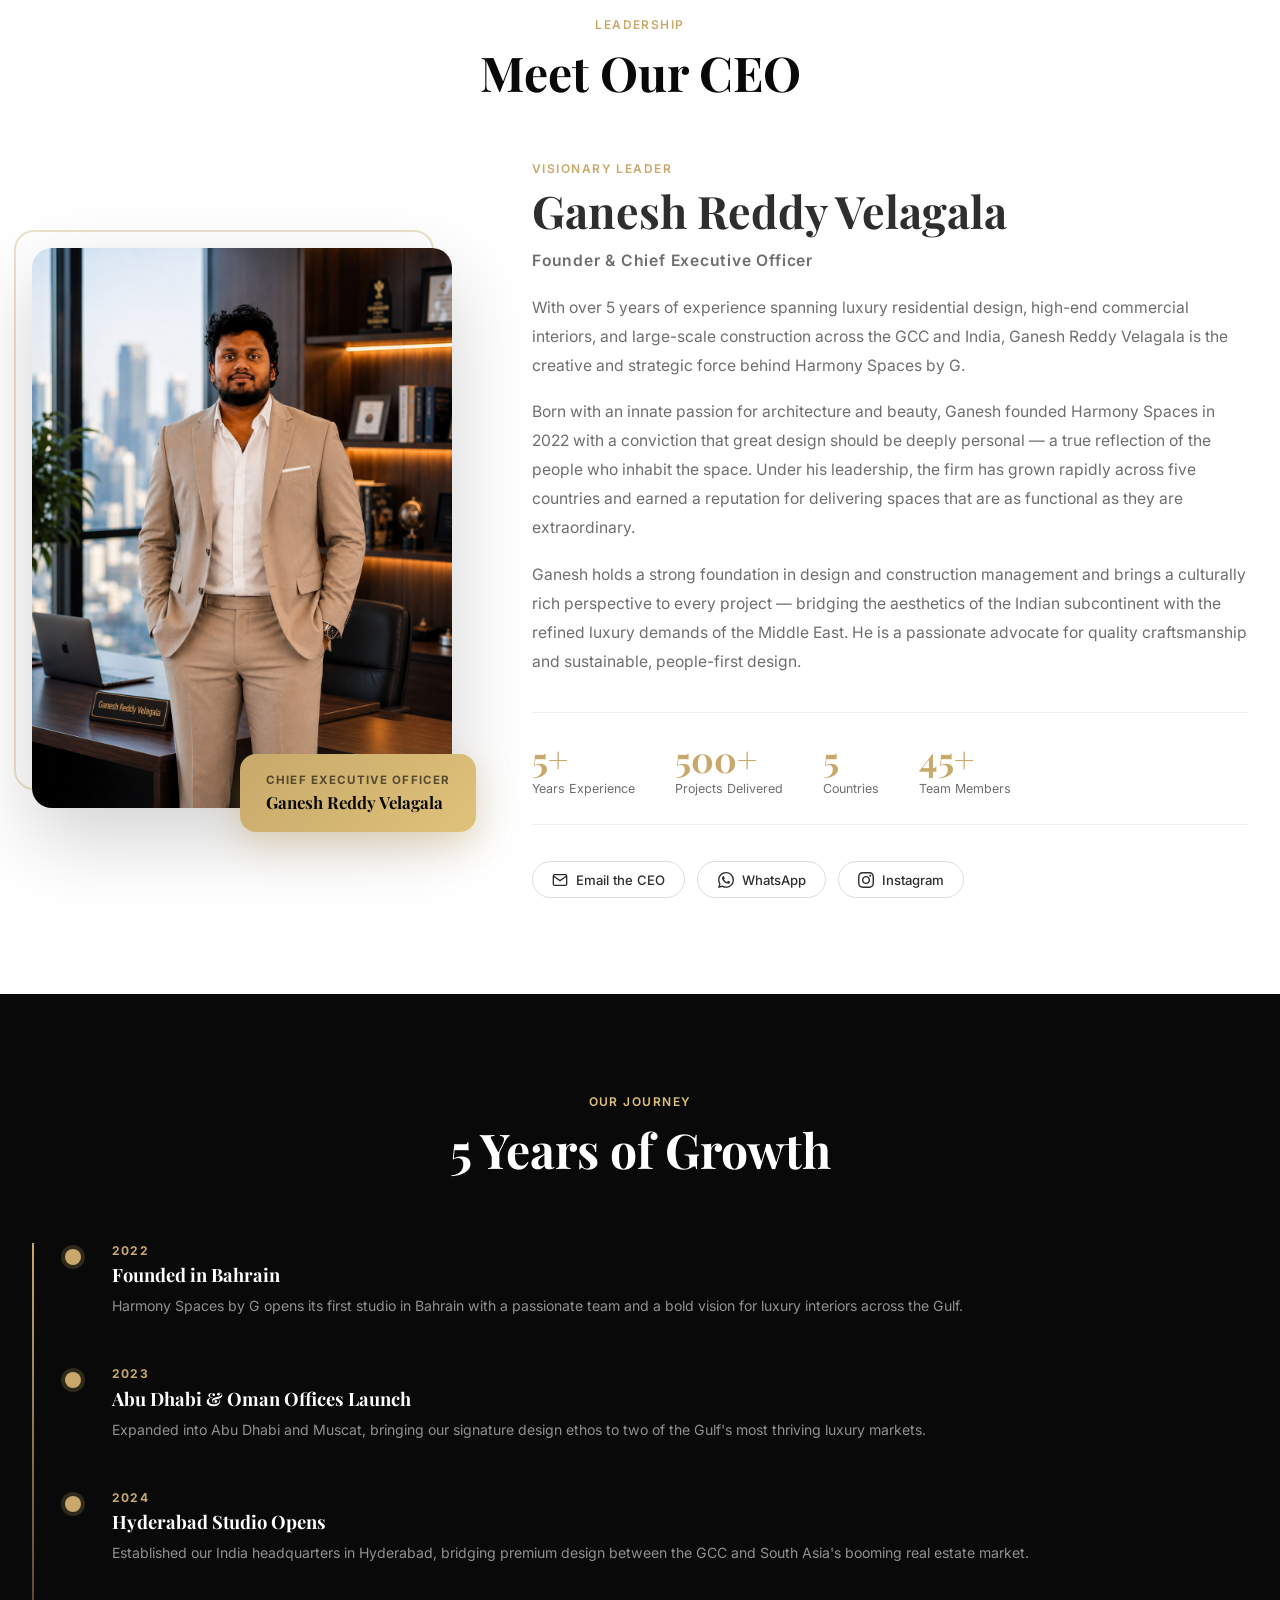
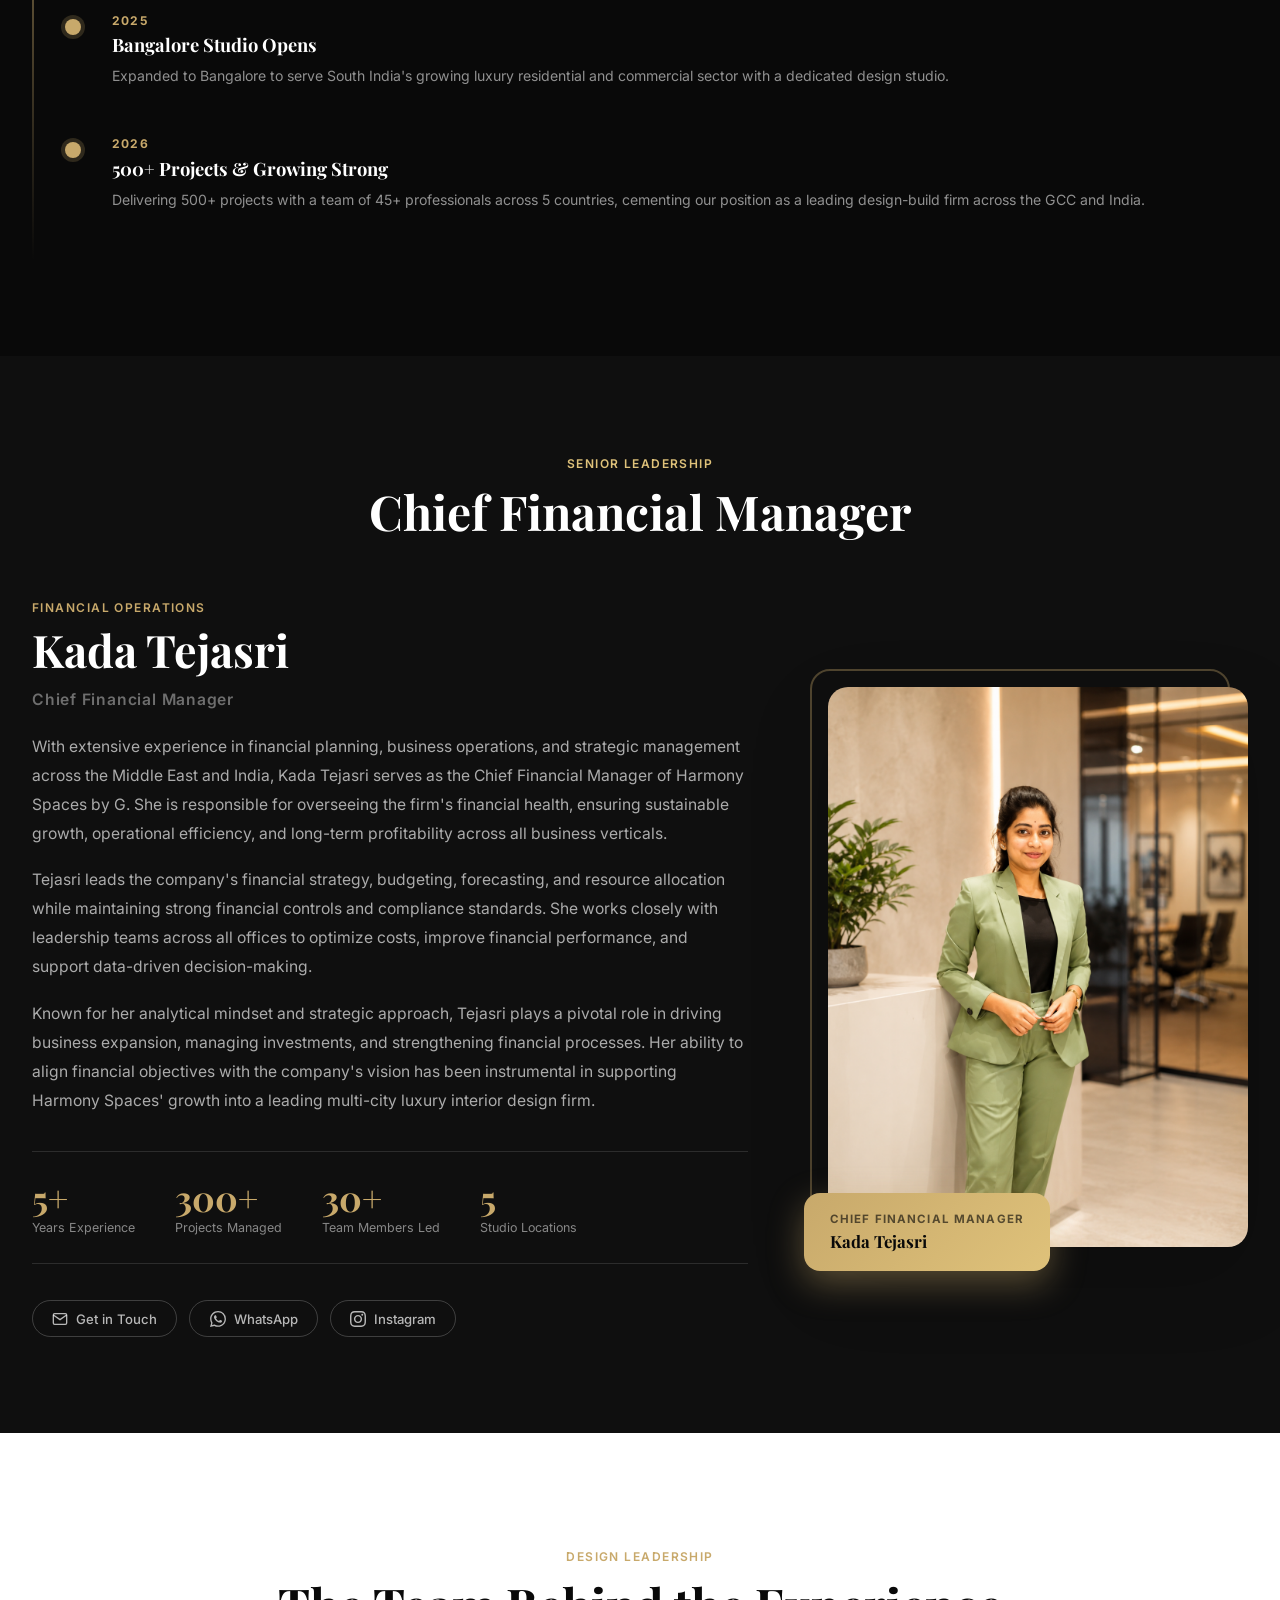
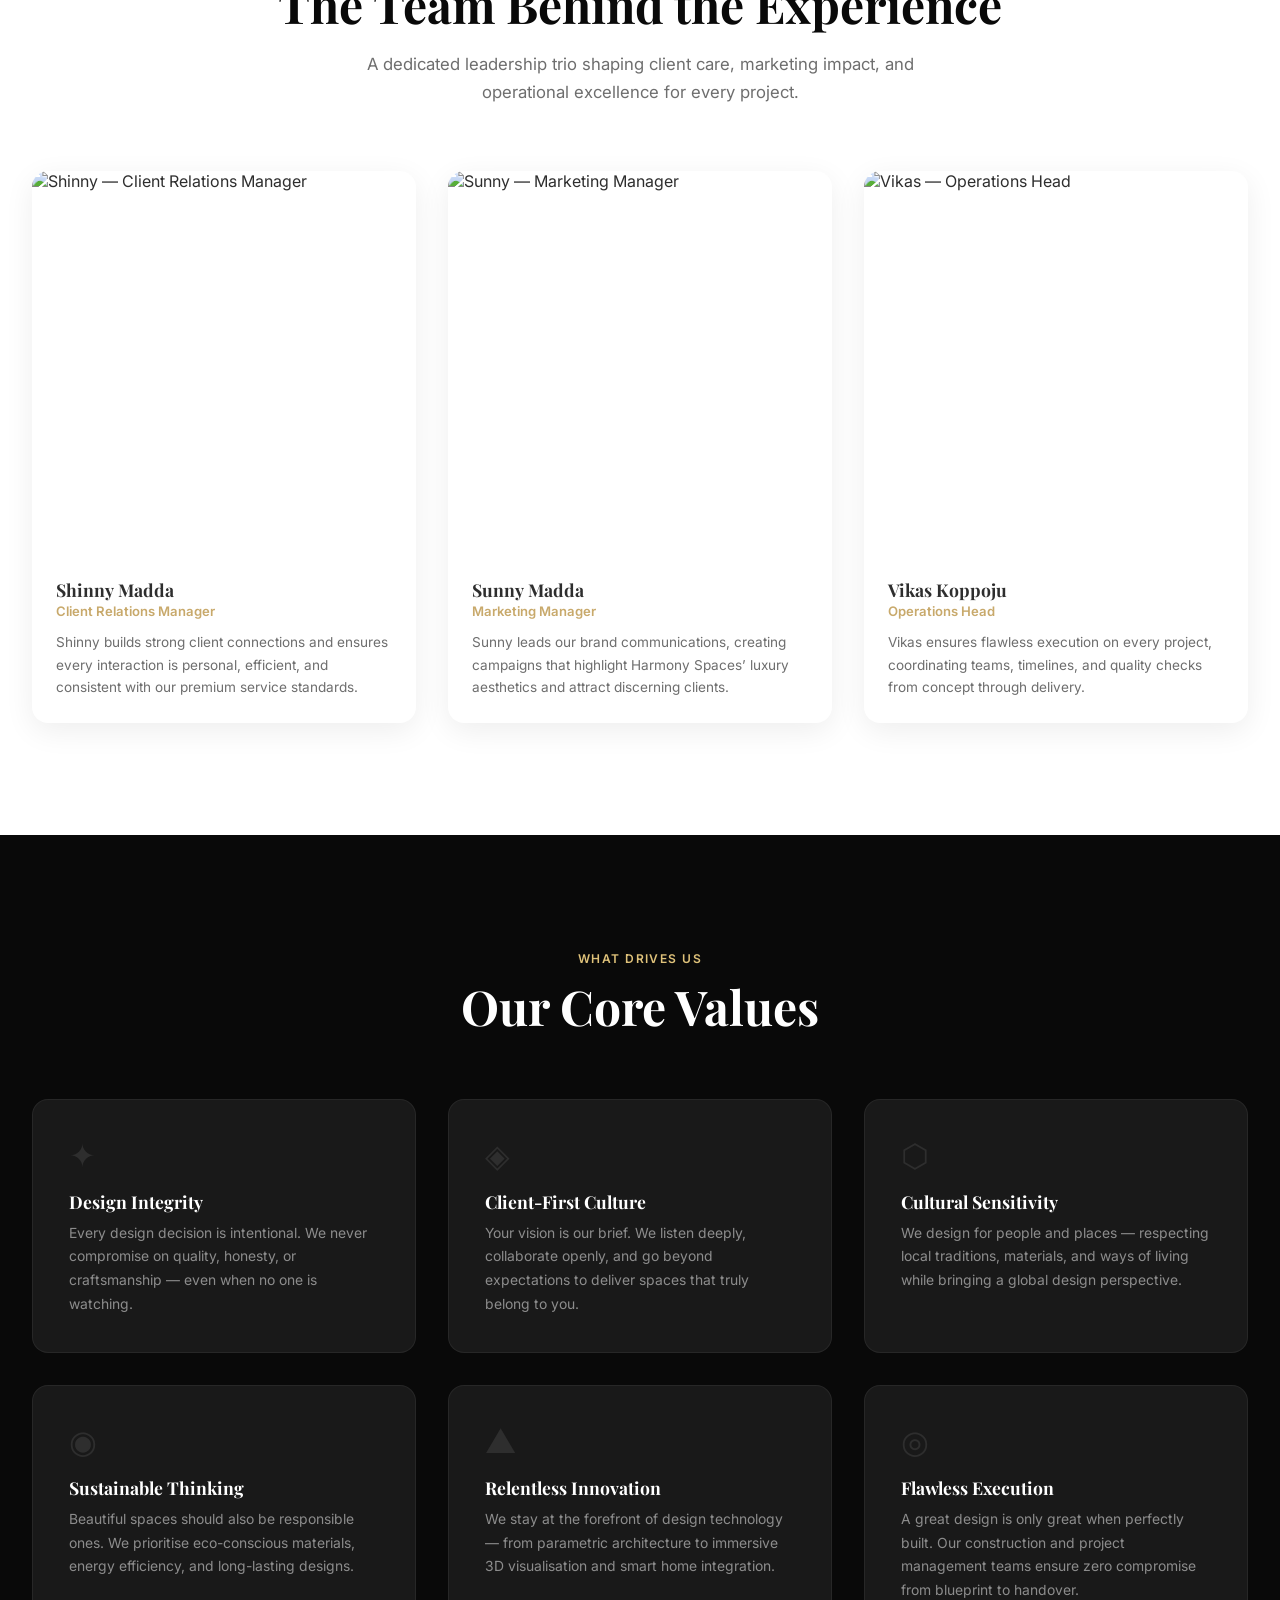
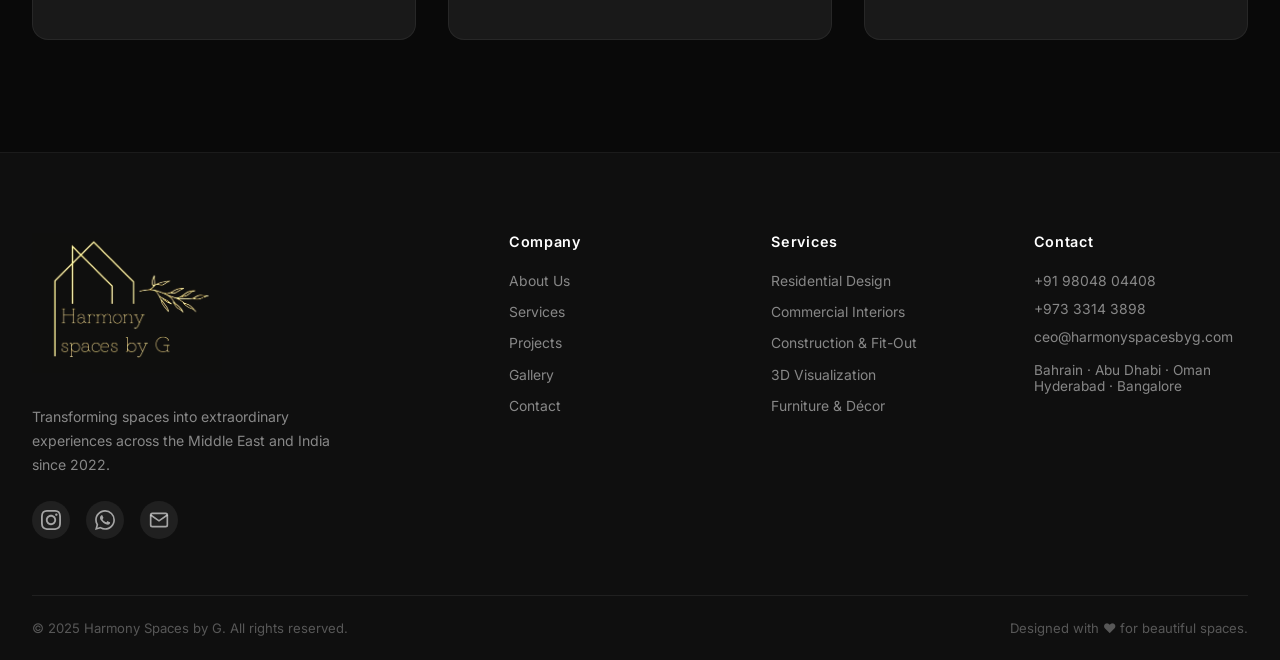
==== commit 351c33ba: "Update About page leadership section with new team cards" ====
--- a/about.html
+++ b/about.html
@@ -313,26 +313,26 @@
     <div class="container">
       <div class="section-header reveal" style="margin-bottom:3.5rem">
         <span class="section-tag light">Senior Leadership</span>
-        <h2 class="section-title light">Managing Director</h2>
+        <h2 class="section-title light">Chief Financial Manager</h2>
       </div>
       <div class="ceo-grid" style="direction:rtl;">
         <div class="ceo-img-wrap reveal" style="direction:ltr;">
           <div class="ceo-img-frame">
-            <img src="md.jpg" alt="Kada Tejasri — Managing Director, Harmony Spaces by G" loading="lazy" />
+            <img src="md.jpg" alt="Kada Tejasri — Chief Financial Manager, Harmony Spaces by G" loading="lazy" />
           </div>
           <div class="ceo-gold-ring"></div>
           <div class="ceo-badge" style="left:-1.5rem;right:auto;">
-            <span class="ceo-badge-title">Managing Director</span>
+            <span class="ceo-badge-title">Chief Financial Manager</span>
             <span class="ceo-badge-name">Kada Tejasri</span>
           </div>
         </div>
         <div class="ceo-content reveal" style="--delay:0.15s;direction:ltr;">
-          <span class="section-tag">Operations Leader</span>
+          <span class="section-tag">Financial Operations</span>
           <h2 style="color:var(--white);">Kada Tejasri</h2>
-          <p class="ceo-role">Managing Director — Operations &amp; Design Strategy</p>
-          <p style="color:rgba(255,255,255,0.65);">With 5 years of experience in interior design operations and business development across the Middle East and India, Kada Tejasri drives the day-to-day excellence of Harmony Spaces by G. She is the operational heartbeat of the firm — ensuring every project runs seamlessly from brief to final handover.</p>
-          <p style="color:rgba(255,255,255,0.65);">Tejasri brings deep expertise in client relationship management, studio operations, and design quality control. She oversees teams of designers and project managers spread across all five offices, maintaining the consistency and luxury standard that defines the Harmony brand.</p>
-          <p style="color:rgba(255,255,255,0.65);">A passionate advocate for people-first design, Tejasri blends creative vision with sharp operational acumen — a combination that has been instrumental in scaling Harmony Spaces from a boutique studio to a multi-city design powerhouse in just a few years.</p>
+          <p class="ceo-role">Chief Financial Manager</p>
+          <p style="color:rgba(255,255,255,0.65);">With extensive experience in financial planning, business operations, and strategic management across the Middle East and India, Kada Tejasri serves as the Chief Financial Manager of Harmony Spaces by G. She is responsible for overseeing the firm's financial health, ensuring sustainable growth, operational efficiency, and long-term profitability across all business verticals.</p>
+          <p style="color:rgba(255,255,255,0.65);">Tejasri leads the company's financial strategy, budgeting, forecasting, and resource allocation while maintaining strong financial controls and compliance standards. She works closely with leadership teams across all offices to optimize costs, improve financial performance, and support data-driven decision-making.</p>
+          <p style="color:rgba(255,255,255,0.65);">Known for her analytical mindset and strategic approach, Tejasri plays a pivotal role in driving business expansion, managing investments, and strengthening financial processes. Her ability to align financial objectives with the company's vision has been instrumental in supporting Harmony Spaces' growth into a leading multi-city luxury interior design firm.</p>
           <div class="ceo-stats" style="border-color:rgba(255,255,255,0.12);">
             <div>
               <span class="ceo-stat-num">5+</span>
@@ -364,6 +364,49 @@
               <svg viewBox="0 0 24 24" fill="currentColor" width="16" height="16"><path d="M12 2.163c3.204 0 3.584.012 4.85.07 3.252.148 4.771 1.691 4.919 4.919.058 1.265.069 1.645.069 4.849 0 3.205-.012 3.584-.069 4.849-.149 3.225-1.664 4.771-4.919 4.919-1.266.058-1.644.07-4.85.07-3.204 0-3.584-.012-4.849-.07-3.26-.149-4.771-1.699-4.919-4.92-.058-1.265-.07-1.644-.07-4.849 0-3.204.013-3.583.07-4.849.149-3.227 1.664-4.771 4.919-4.919 1.266-.057 1.645-.069 4.849-.069zm0-2.163c-3.259 0-3.667.014-4.947.072-4.358.2-6.78 2.618-6.98 6.98-.059 1.281-.073 1.689-.073 4.948 0 3.259.014 3.668.072 4.948.2 4.358 2.618 6.78 6.98 6.98 1.281.058 1.689.072 4.948.072 3.259 0 3.668-.014 4.948-.072 4.354-.2 6.782-2.618 6.979-6.98.059-1.28.073-1.689.073-4.948 0-3.259-.014-3.667-.072-4.947-.196-4.354-2.617-6.78-6.979-6.98-1.281-.059-1.69-.073-4.949-.073zm0 5.838c-3.403 0-6.162 2.759-6.162 6.162s2.759 6.163 6.162 6.163 6.162-2.759 6.162-6.163c0-3.403-2.759-6.162-6.162-6.162zm0 10.162c-2.209 0-4-1.79-4-4 0-2.209 1.791-4 4-4s4 1.791 4 4c0 2.21-1.791 4-4 4zm6.406-11.845c-.796 0-1.441.645-1.441 1.44s.645 1.44 1.441 1.44c.795 0 1.439-.645 1.439-1.44s-.644-1.44-1.439-1.44z"/></svg>
               Instagram
             </a>
+          </div>
+        </div>
+      </div>
+    </div>
+  </section>
+
+  <!-- ── TEAM LEADERSHIP ── -->
+  <section class="section">
+    <div class="container">
+      <div class="section-header reveal">
+        <span class="section-tag">Design Leadership</span>
+        <h2 class="section-title">The Team Behind the Experience</h2>
+        <p class="section-sub">A dedicated leadership trio shaping client care, marketing impact, and operational excellence for every project.</p>
+      </div>
+      <div class="team-grid">
+        <div class="team-card reveal">
+          <div class="team-card-img">
+            <img src="Shinny.jpeg" alt="Shinny — Client Relations Manager" loading="lazy" />
+          </div>
+          <div class="team-card-body">
+            <h3>Shinny Madda</h3>
+            <div class="role">Client Relations Manager</div>
+            <p>Shinny builds strong client connections and ensures every interaction is personal, efficient, and consistent with our premium service standards.</p>
+          </div>
+        </div>
+        <div class="team-card reveal" style="--delay:0.1s">
+          <div class="team-card-img">
+            <img src="Sunny.jpeg" alt="Sunny — Marketing Manager" loading="lazy" />
+          </div>
+          <div class="team-card-body">
+            <h3>Sunny Madda</h3>
+            <div class="role">Marketing Manager</div>
+            <p>Sunny leads our brand communications, creating campaigns that highlight Harmony Spaces’ luxury aesthetics and attract discerning clients.</p>
+          </div>
+        </div>
+        <div class="team-card reveal" style="--delay:0.2s">
+          <div class="team-card-img">
+            <img src="Vikas.jpeg" alt="Vikas — Operations Head" loading="lazy" />
+          </div>
+          <div class="team-card-body">
+            <h3>Vikas Koppoju</h3>
+            <div class="role">Operations Head</div>
+            <p>Vikas ensures flawless execution on every project, coordinating teams, timelines, and quality checks from concept through delivery.</p>
           </div>
         </div>
       </div>
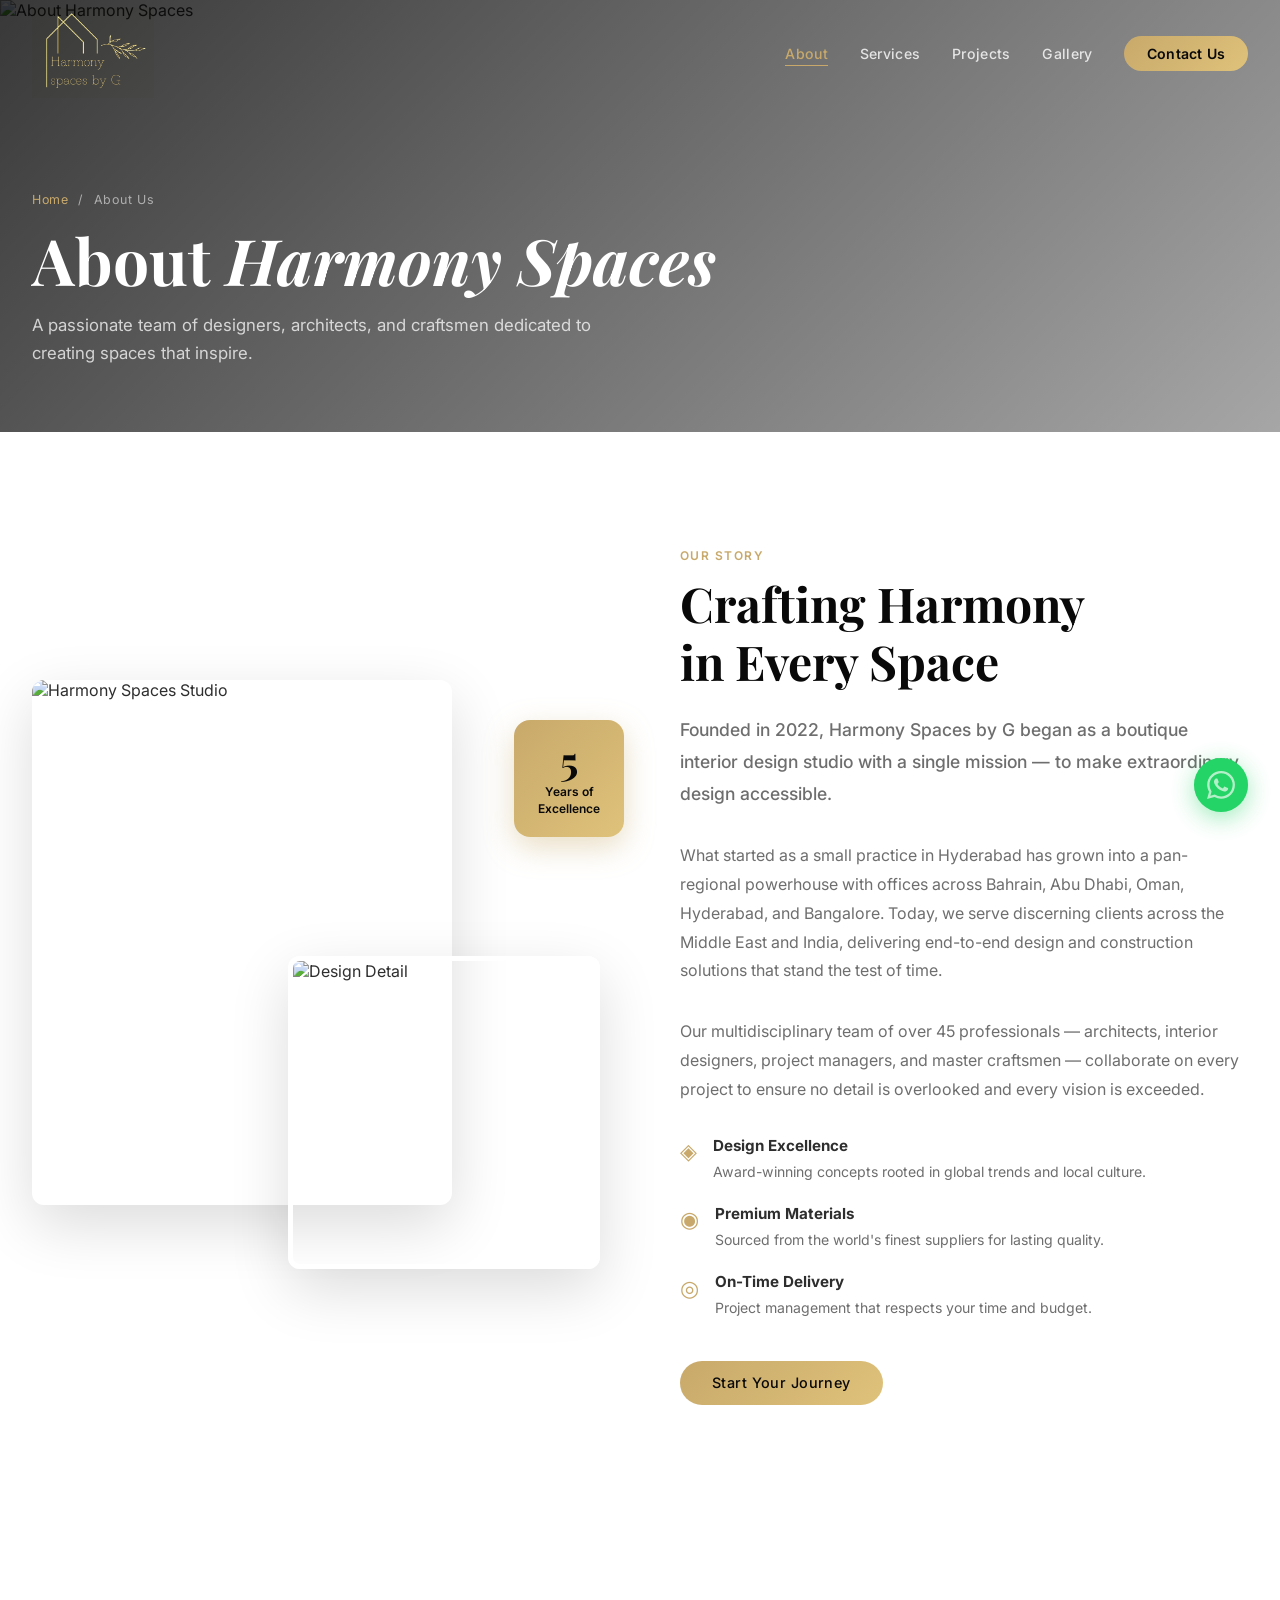
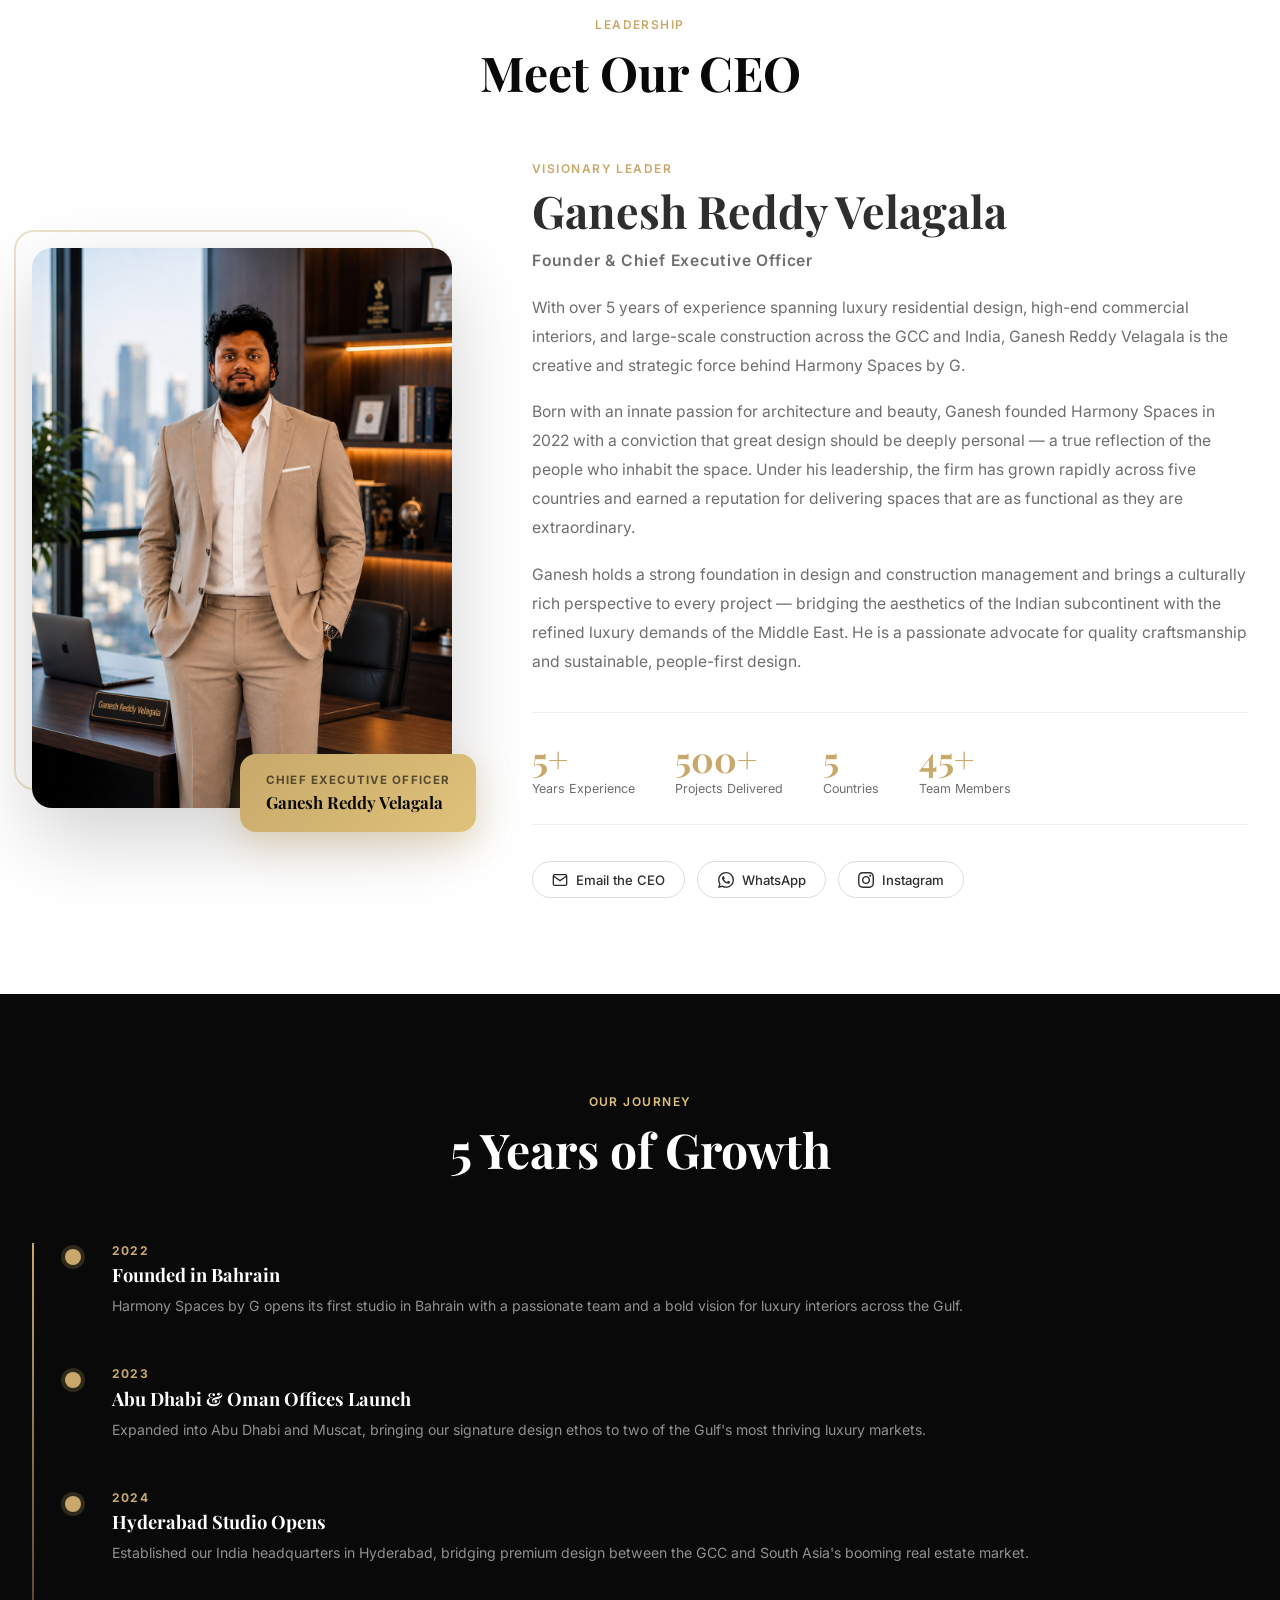
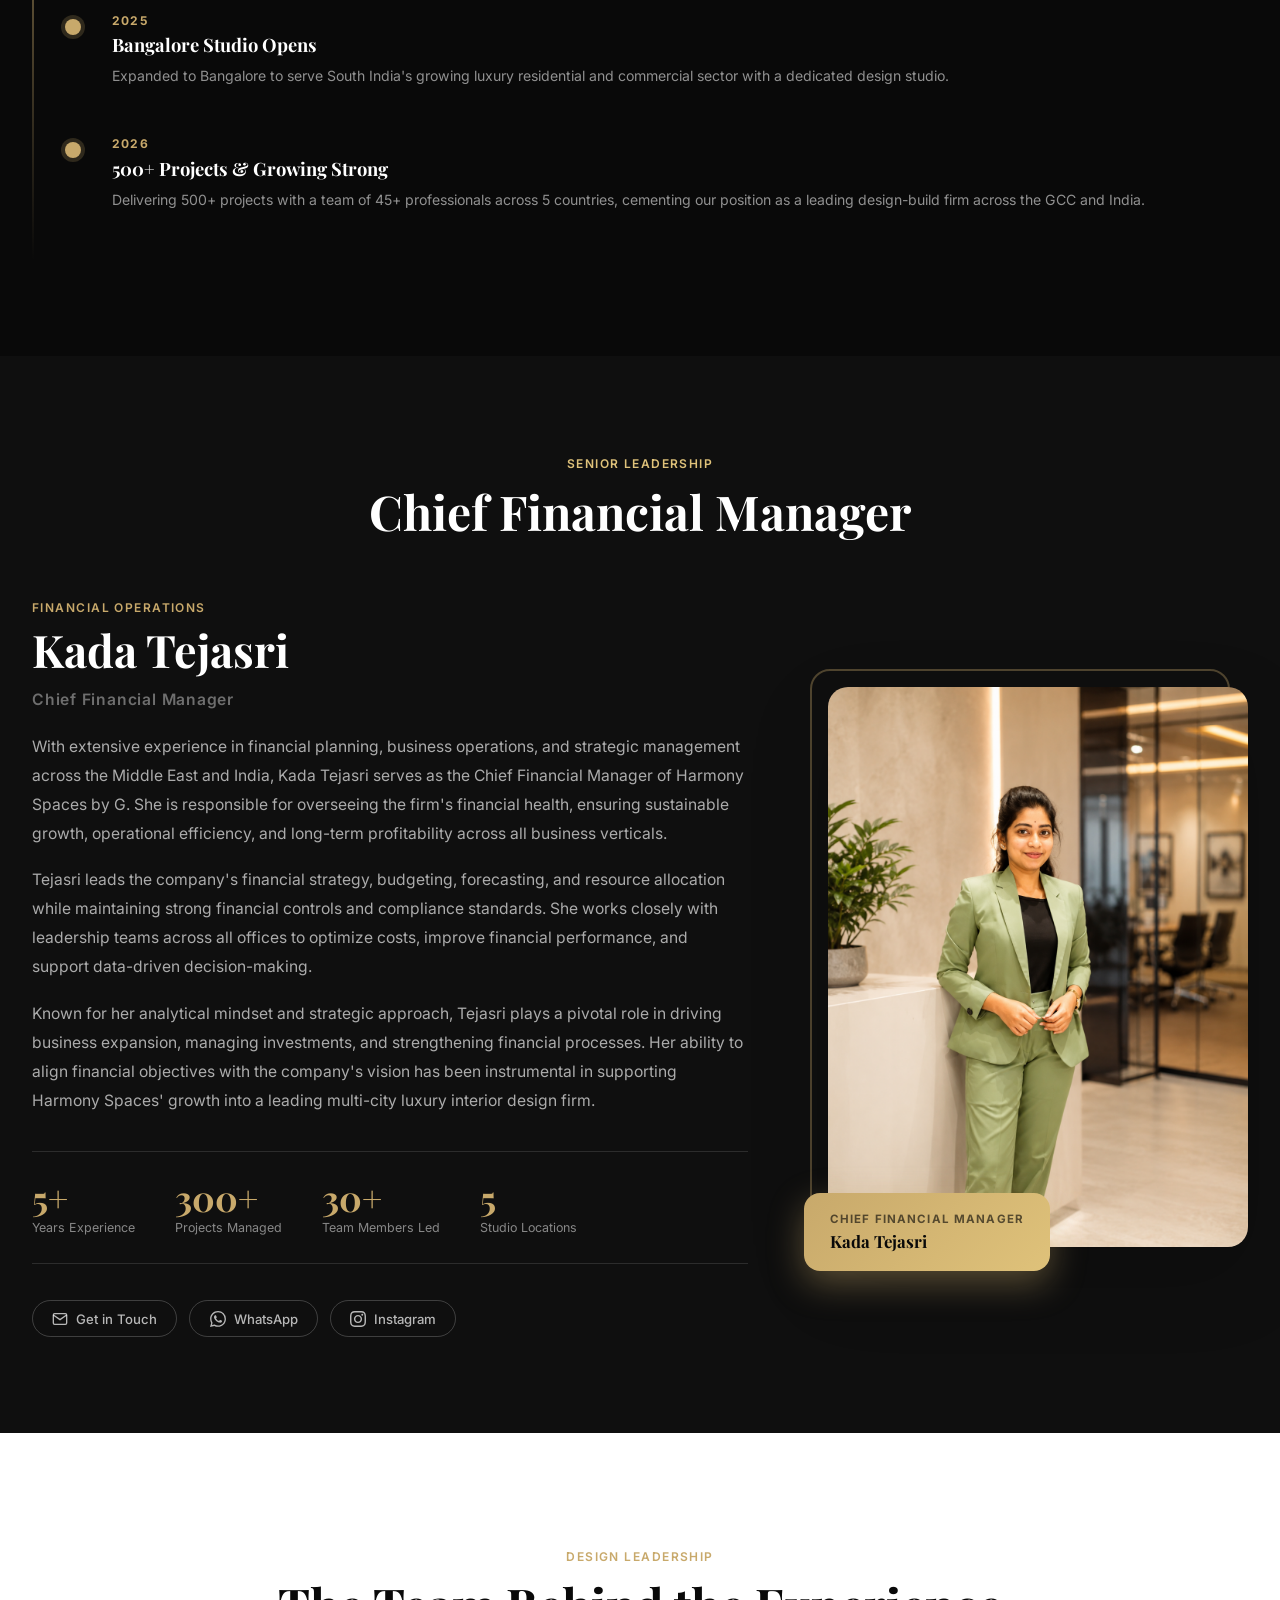
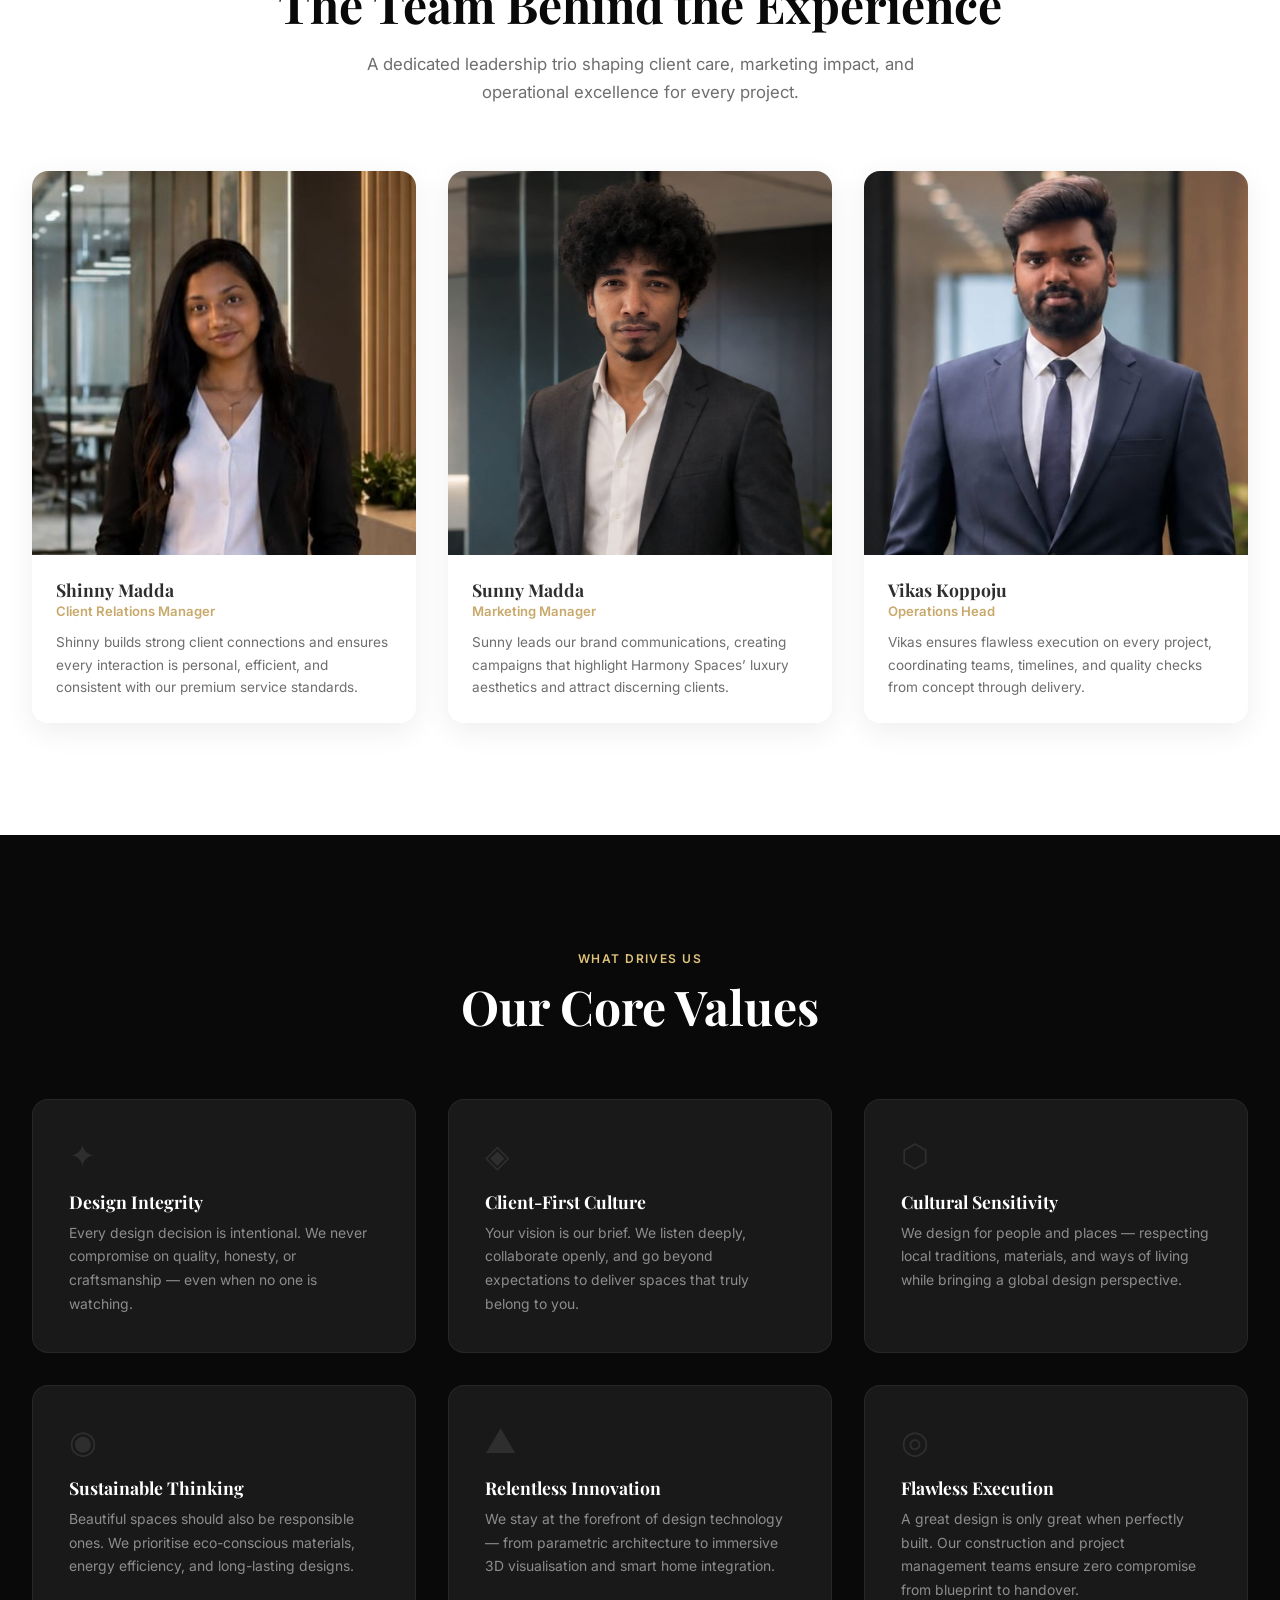
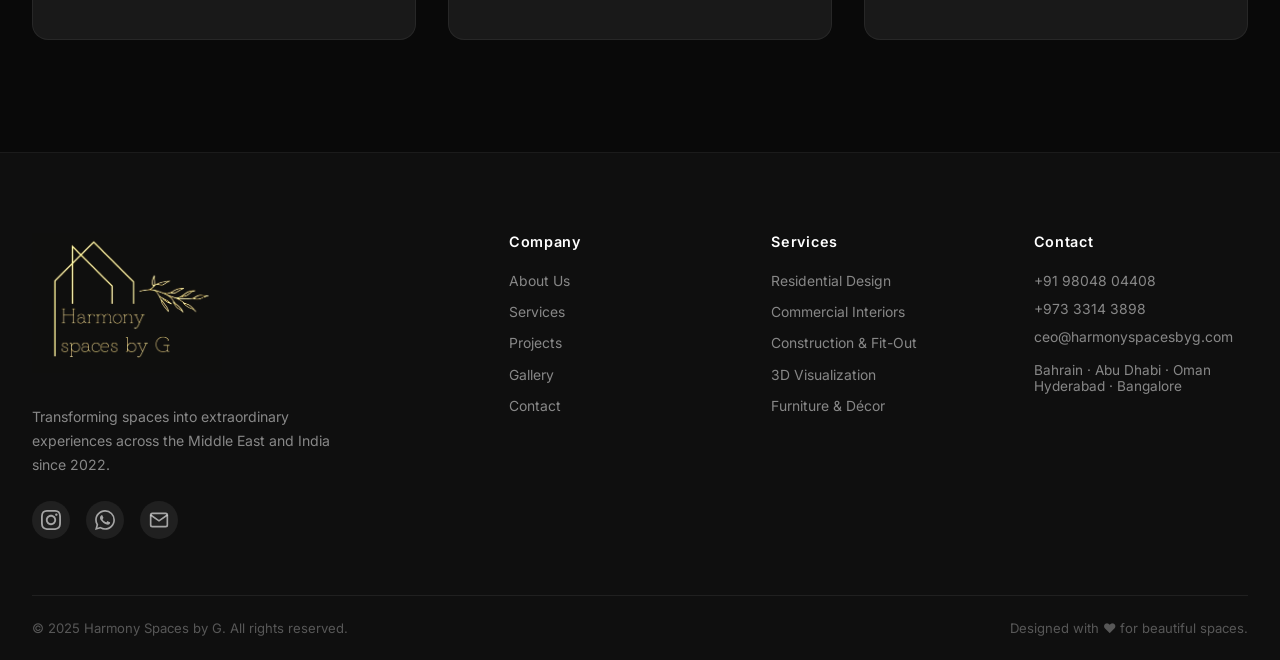
==== commit ae0e8ffe: "Fix image paths for team cards to lowercase filenames" ====
--- a/about.html
+++ b/about.html
@@ -381,7 +381,7 @@
       <div class="team-grid">
         <div class="team-card reveal">
           <div class="team-card-img">
-            <img src="Shinny.jpeg" alt="Shinny — Client Relations Manager" loading="lazy" />
+            <img src="shinny.jpeg" alt="Shinny — Client Relations Manager" loading="lazy" />
           </div>
           <div class="team-card-body">
             <h3>Shinny Madda</h3>
@@ -391,7 +391,7 @@
         </div>
         <div class="team-card reveal" style="--delay:0.1s">
           <div class="team-card-img">
-            <img src="Sunny.jpeg" alt="Sunny — Marketing Manager" loading="lazy" />
+            <img src="sunny.jpeg" alt="Sunny — Marketing Manager" loading="lazy" />
           </div>
           <div class="team-card-body">
             <h3>Sunny Madda</h3>
@@ -401,7 +401,7 @@
         </div>
         <div class="team-card reveal" style="--delay:0.2s">
           <div class="team-card-img">
-            <img src="Vikas.jpeg" alt="Vikas — Operations Head" loading="lazy" />
+            <img src="vikas.jpeg" alt="Vikas — Operations Head" loading="lazy" />
           </div>
           <div class="team-card-body">
             <h3>Vikas Koppoju</h3>
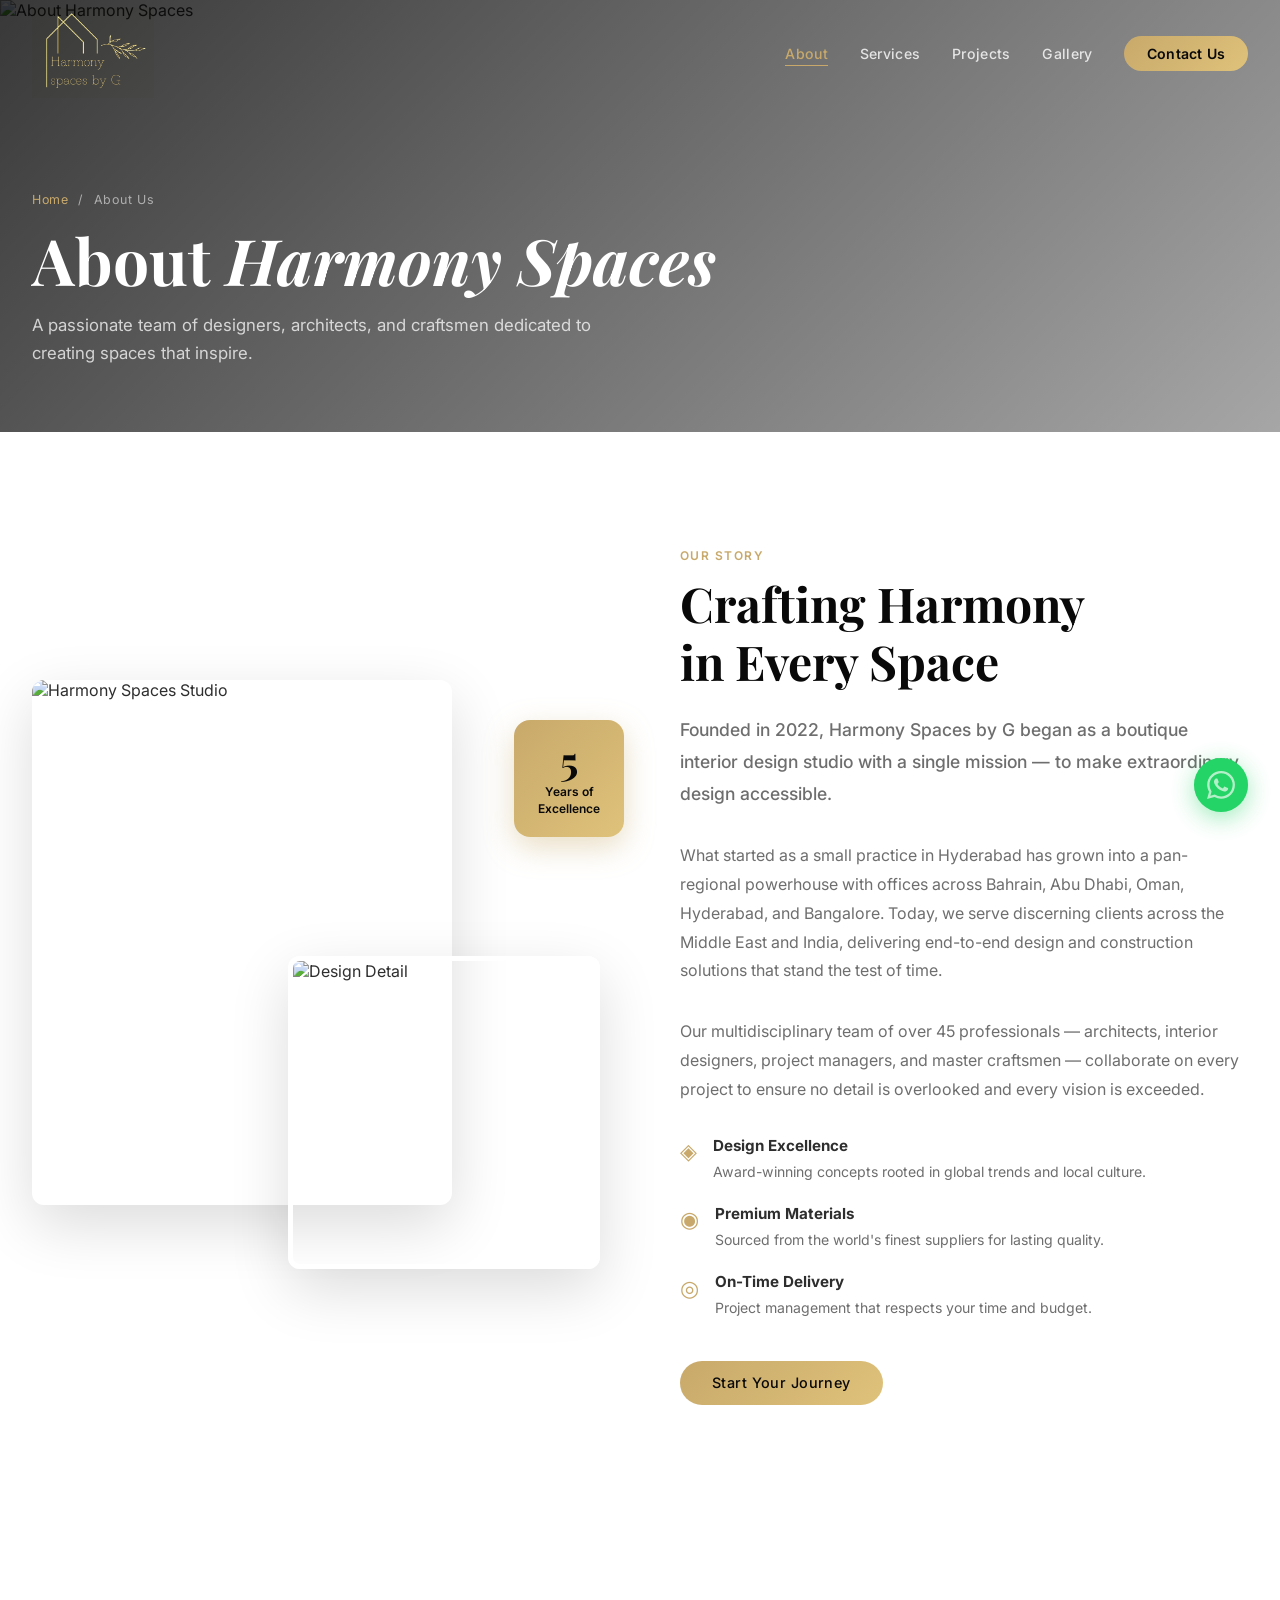
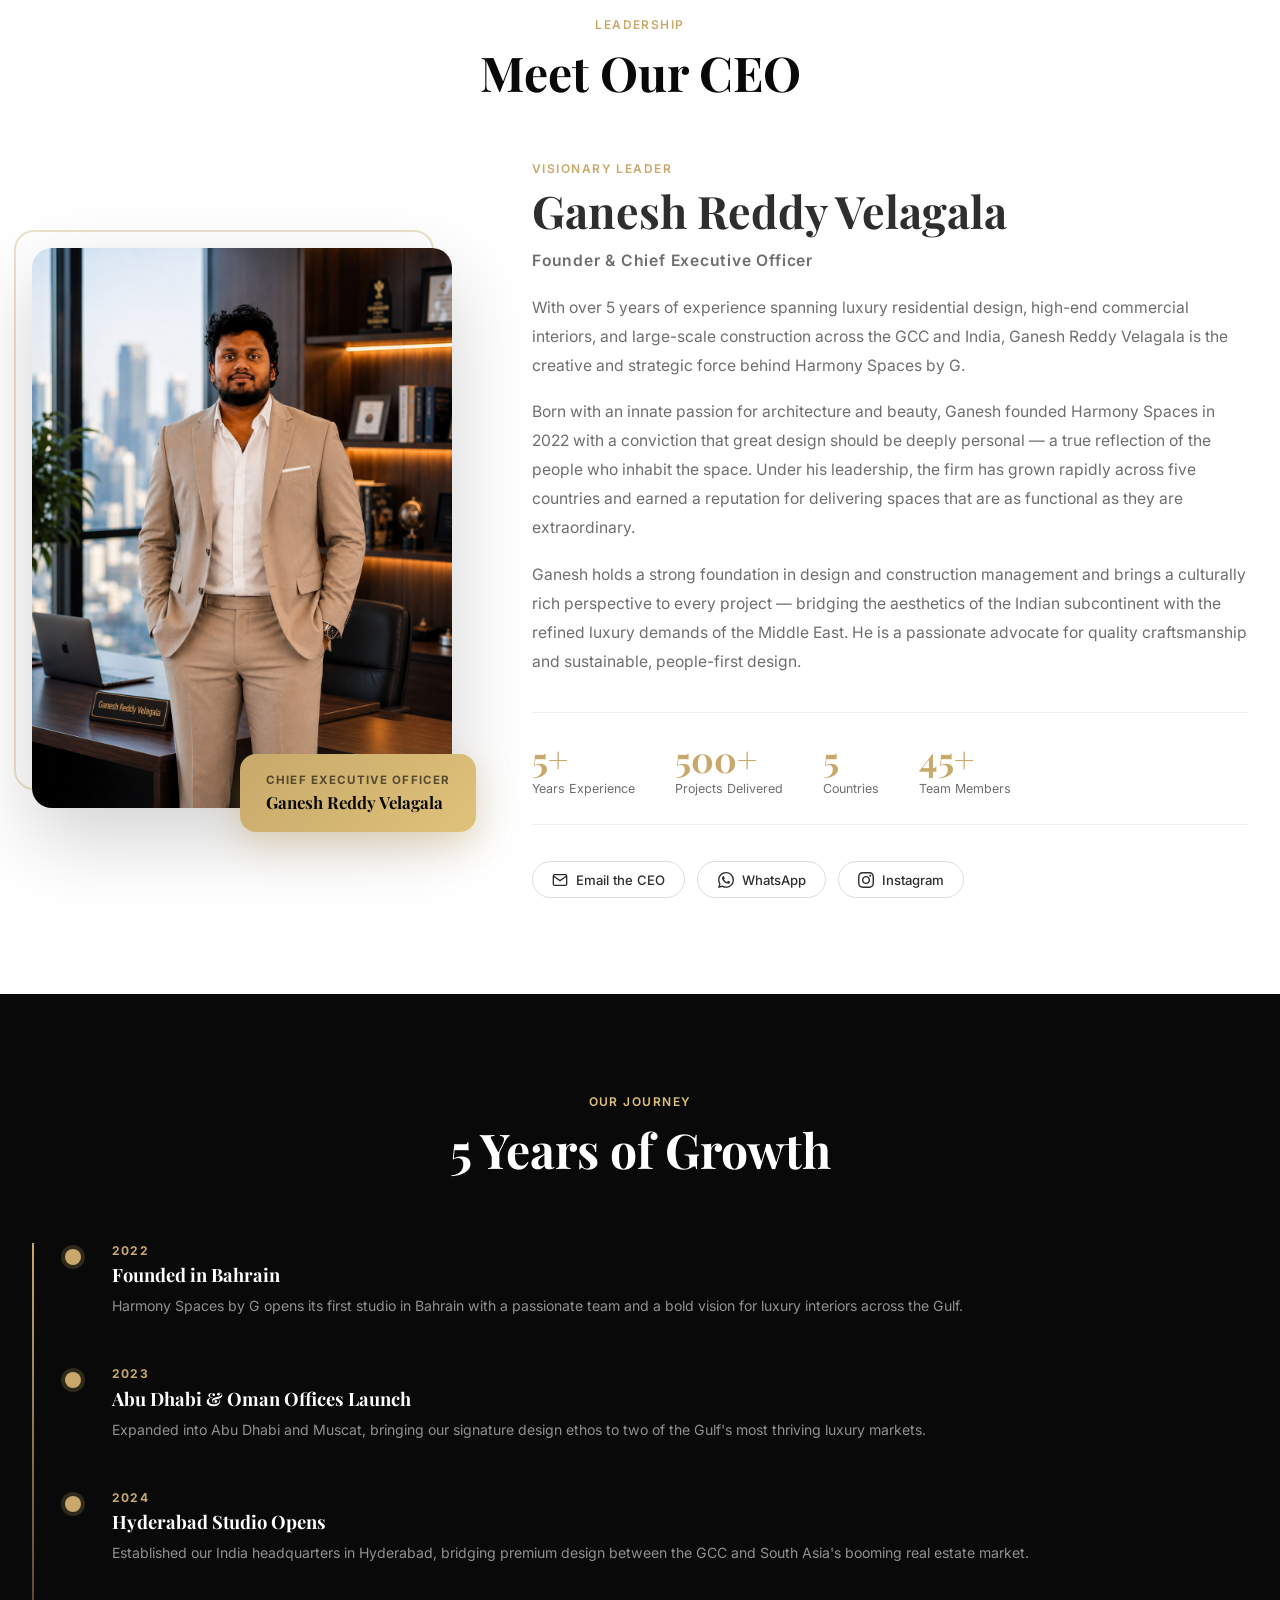
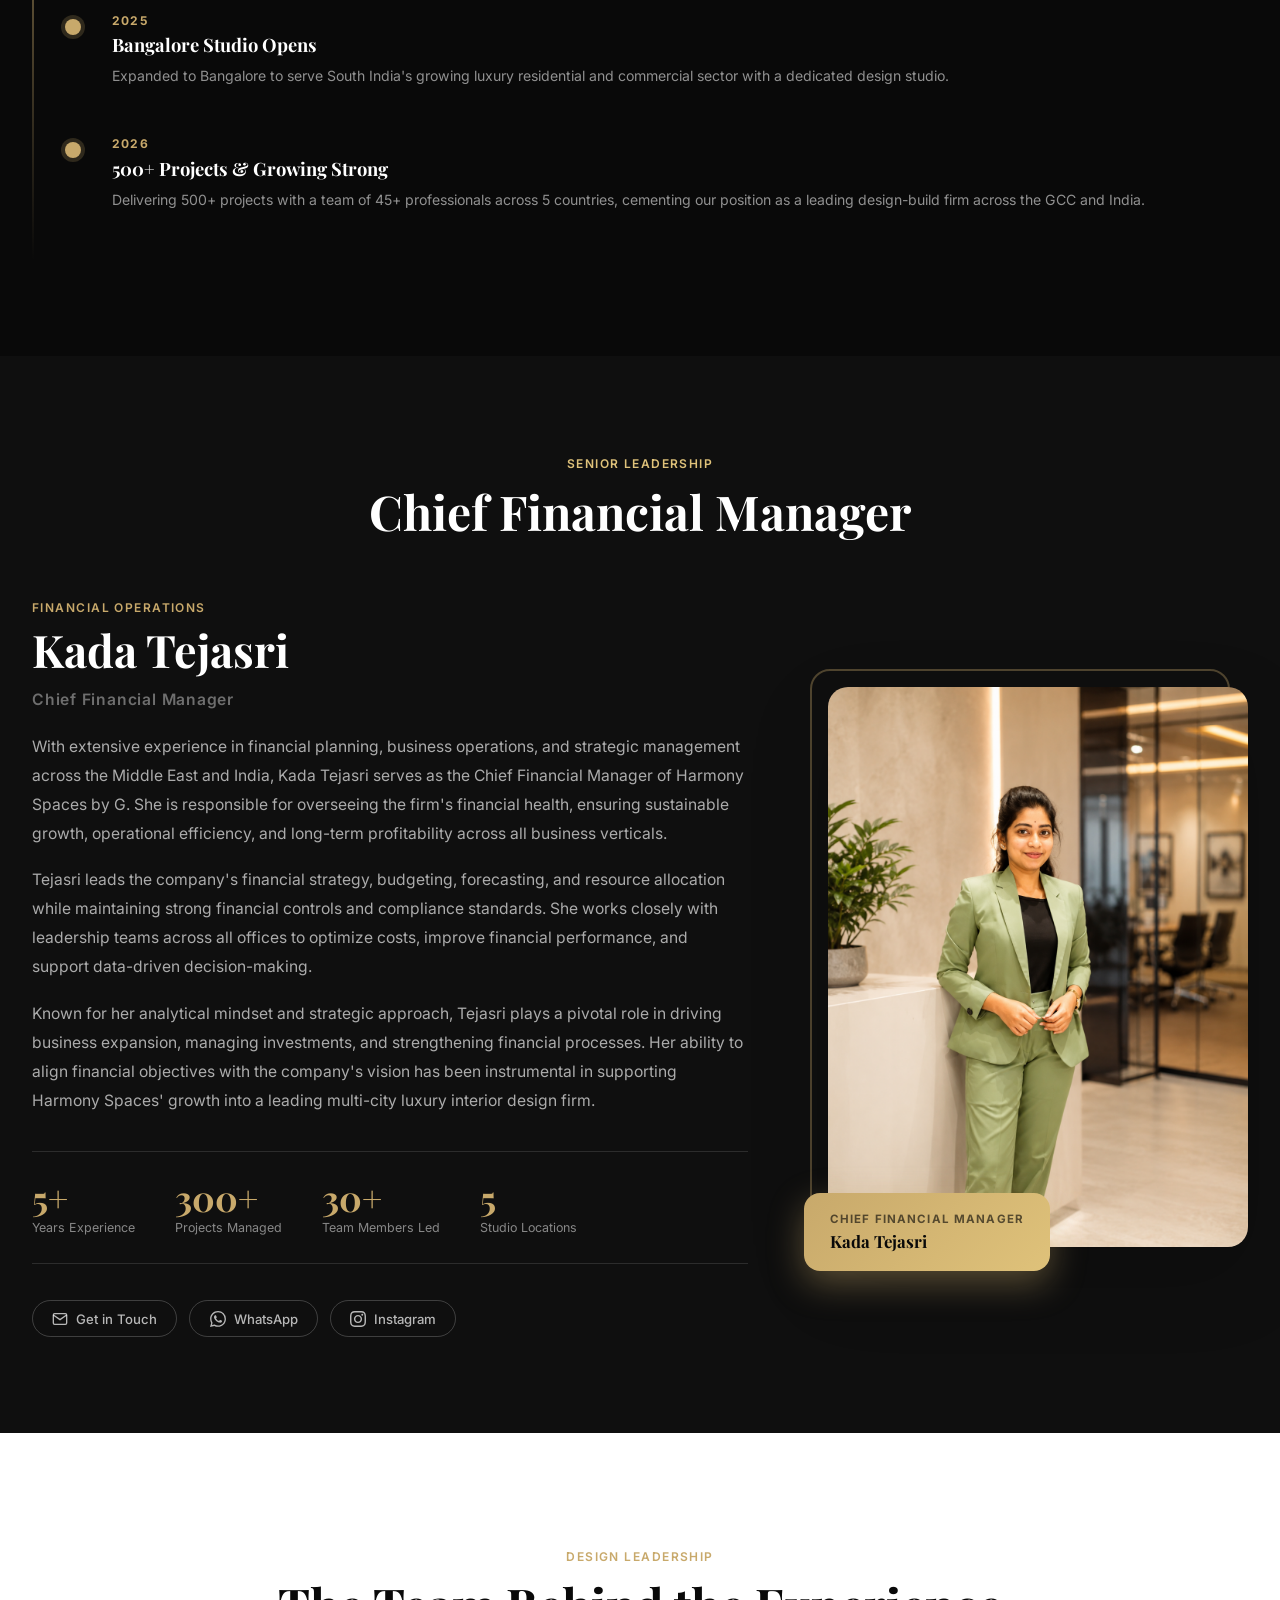
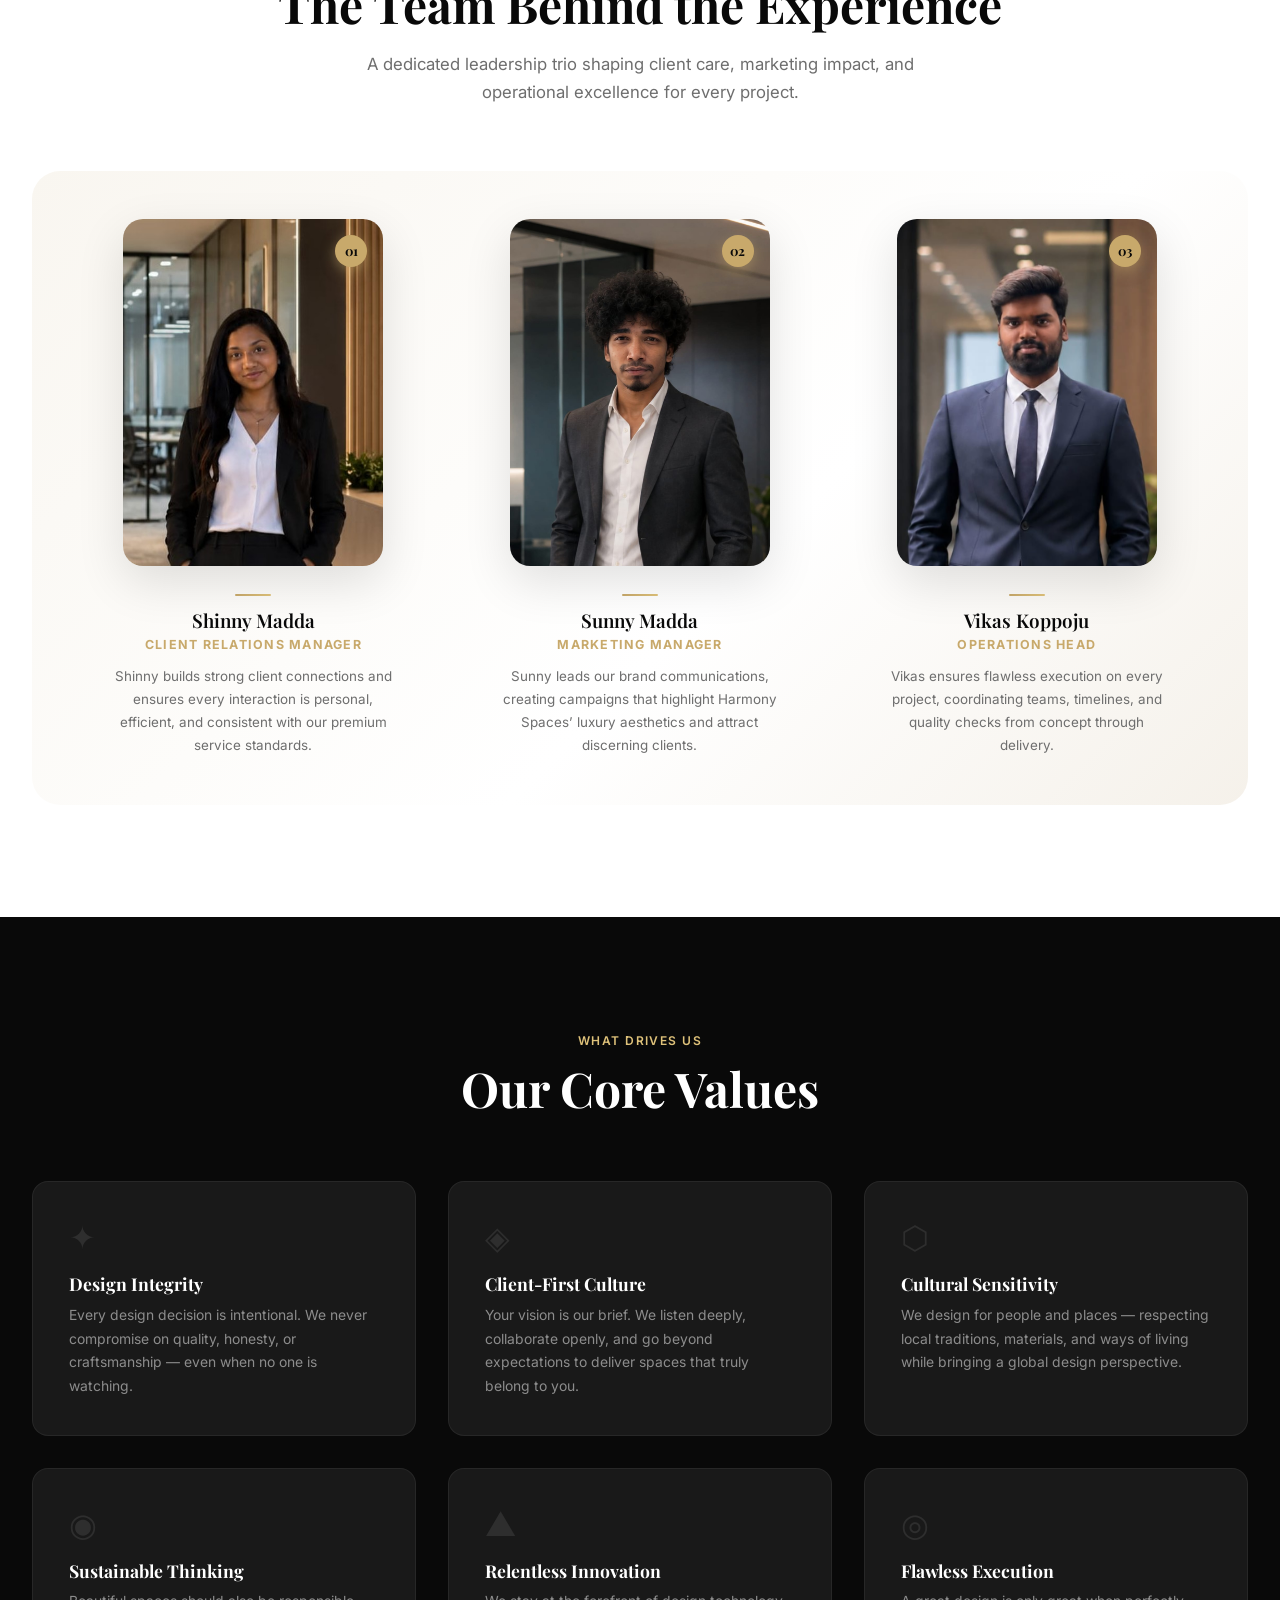
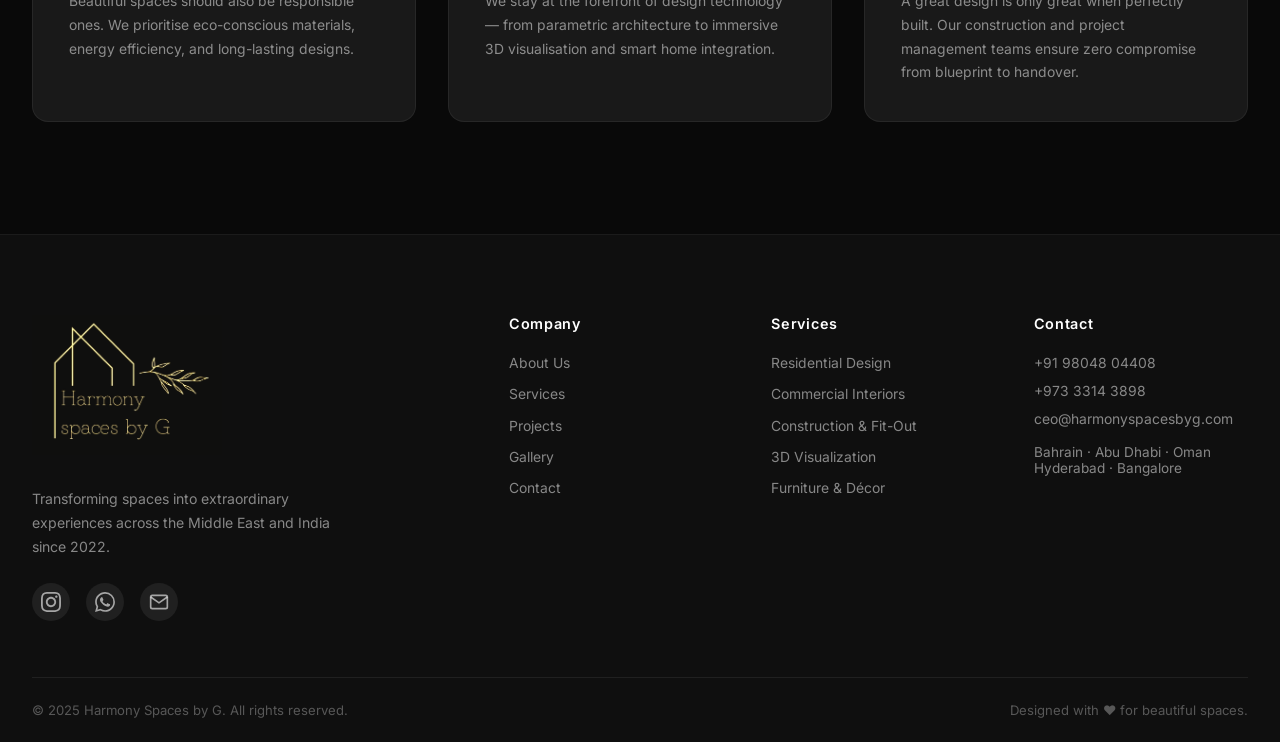
==== commit e17acf9d: "Redesign About page team leadership section with responsive portrait layout Co-Authored-By: Claude S" ====
--- a/about.html
+++ b/about.html
@@ -109,16 +109,104 @@
     .timeline-item p  { font-size: 0.88rem; color: rgba(255,255,255,0.55); line-height: 1.7; }
 
     /* ── TEAM ── */
-    .team-grid { display: grid; grid-template-columns: repeat(3,1fr); gap: 2rem; }
-    .team-card { background: var(--white); border-radius: 16px; overflow: hidden; box-shadow: 0 8px 30px rgba(0,0,0,0.07); transition: transform 0.35s, box-shadow 0.35s; }
-    .team-card:hover { transform: translateY(-8px); box-shadow: 0 20px 50px rgba(0,0,0,0.12); }
-    .team-card-img { aspect-ratio: 1; overflow: hidden; }
-    .team-card-img img { width: 100%; height: 100%; object-fit: cover; transition: transform 0.5s; }
-    .team-card:hover .team-card-img img { transform: scale(1.06); }
-    .team-card-body { padding: 1.5rem; }
-    .team-card-body h3 { font-size: 1.1rem; margin-bottom: 0.2rem; }
-    .team-card-body .role { font-size: 0.82rem; color: var(--gold); font-weight: 600; margin-bottom: 0.75rem; }
-    .team-card-body p { font-size: 0.85rem; color: var(--muted); line-height: 1.65; }
+    .team-section-inner { background: linear-gradient(135deg, #f9f6f0 0%, #fff 60%, #f5f1ea 100%); border-radius: 28px; padding: 3rem; }
+    .team-grid {
+      display: grid;
+      grid-template-columns: repeat(3, 1fr);
+      gap: 2.5rem;
+    }
+    .team-member {
+      display: flex;
+      flex-direction: column;
+      align-items: center;
+      text-align: center;
+    }
+    .team-photo-wrap {
+      position: relative;
+      width: 100%;
+      max-width: 260px;
+      margin: 0 auto 1.75rem;
+    }
+    .team-photo-ring {
+      position: absolute;
+      inset: -8px;
+      border-radius: 50%;
+      border: 2px solid var(--gold);
+      opacity: 0;
+      transform: scale(0.94);
+      transition: opacity 0.4s, transform 0.4s;
+    }
+    .team-member:hover .team-photo-ring { opacity: 0.6; transform: scale(1); }
+    .team-photo {
+      aspect-ratio: 3/4;
+      border-radius: 20px;
+      overflow: hidden;
+      box-shadow: 0 16px 48px rgba(0,0,0,0.12);
+      position: relative;
+    }
+    .team-photo img {
+      width: 100%; height: 100%;
+      object-fit: cover; object-position: top center;
+      transition: transform 0.6s ease;
+      display: block;
+    }
+    .team-member:hover .team-photo img { transform: scale(1.05); }
+    .team-photo-overlay {
+      position: absolute; inset: 0;
+      background: linear-gradient(to top, rgba(10,8,5,0.72) 0%, transparent 55%);
+      opacity: 0;
+      transition: opacity 0.4s;
+      display: flex; align-items: flex-end; padding: 1.4rem 1.2rem;
+    }
+    .team-member:hover .team-photo-overlay { opacity: 1; }
+    .team-photo-overlay p {
+      font-size: 0.82rem; color: rgba(255,255,255,0.88);
+      line-height: 1.6; text-align: left; margin: 0;
+    }
+    .team-number {
+      position: absolute; top: 1rem; right: 1rem;
+      width: 32px; height: 32px;
+      background: var(--gold);
+      border-radius: 50%;
+      display: flex; align-items: center; justify-content: center;
+      font-family: 'Playfair Display', serif;
+      font-size: 0.82rem; font-weight: 700;
+      color: var(--dark);
+      box-shadow: 0 4px 14px rgba(200,169,107,0.5);
+    }
+    .team-info { width: 100%; }
+    .team-divider {
+      width: 36px; height: 2px;
+      background: linear-gradient(90deg, var(--gold), var(--gold-lt));
+      margin: 0 auto 0.9rem;
+      border-radius: 2px;
+    }
+    .team-info h3 {
+      font-family: 'Playfair Display', serif;
+      font-size: 1.18rem; font-weight: 600;
+      color: var(--dark); margin-bottom: 0.3rem;
+    }
+    .team-info .role {
+      font-size: 0.78rem; font-weight: 700;
+      color: var(--gold); letter-spacing: 0.1em;
+      text-transform: uppercase; margin-bottom: 0.8rem;
+    }
+    .team-info .desc {
+      font-size: 0.84rem; color: var(--muted);
+      line-height: 1.7; max-width: 280px; margin: 0 auto;
+    }
+    @media (max-width: 900px) {
+      .team-grid { grid-template-columns: repeat(2, 1fr); gap: 2rem; }
+      .team-section-inner { padding: 2rem; }
+      .team-photo-wrap { max-width: 220px; }
+    }
+    @media (max-width: 540px) {
+      .team-grid { grid-template-columns: 1fr; gap: 2.5rem; }
+      .team-section-inner { padding: 1.5rem; border-radius: 20px; }
+      .team-photo-wrap { max-width: 240px; }
+      .team-photo-overlay { opacity: 1; }
+      .team-photo-ring { opacity: 0.4; transform: scale(1); }
+    }
 
     /* ── VALUES ── */
     .values-grid { display: grid; grid-template-columns: repeat(3,1fr); gap: 2rem; }
@@ -378,36 +466,69 @@
         <h2 class="section-title">The Team Behind the Experience</h2>
         <p class="section-sub">A dedicated leadership trio shaping client care, marketing impact, and operational excellence for every project.</p>
       </div>
-      <div class="team-grid">
-        <div class="team-card reveal">
-          <div class="team-card-img">
-            <img src="shinny.jpeg" alt="Shinny — Client Relations Manager" loading="lazy" />
-          </div>
-          <div class="team-card-body">
-            <h3>Shinny Madda</h3>
-            <div class="role">Client Relations Manager</div>
-            <p>Shinny builds strong client connections and ensures every interaction is personal, efficient, and consistent with our premium service standards.</p>
-          </div>
-        </div>
-        <div class="team-card reveal" style="--delay:0.1s">
-          <div class="team-card-img">
-            <img src="sunny.jpeg" alt="Sunny — Marketing Manager" loading="lazy" />
-          </div>
-          <div class="team-card-body">
-            <h3>Sunny Madda</h3>
-            <div class="role">Marketing Manager</div>
-            <p>Sunny leads our brand communications, creating campaigns that highlight Harmony Spaces’ luxury aesthetics and attract discerning clients.</p>
-          </div>
-        </div>
-        <div class="team-card reveal" style="--delay:0.2s">
-          <div class="team-card-img">
-            <img src="vikas.jpeg" alt="Vikas — Operations Head" loading="lazy" />
-          </div>
-          <div class="team-card-body">
-            <h3>Vikas Koppoju</h3>
-            <div class="role">Operations Head</div>
-            <p>Vikas ensures flawless execution on every project, coordinating teams, timelines, and quality checks from concept through delivery.</p>
-          </div>
+      <div class="team-section-inner reveal" style="--delay:0.1s">
+        <div class="team-grid">
+
+          <!-- Member 1 -->
+          <div class="team-member">
+            <div class="team-photo-wrap">
+              <div class="team-photo-ring"></div>
+              <div class="team-photo">
+                <img src="shinny.jpeg" alt="Shinny Madda — Client Relations Manager" loading="lazy" />
+                <div class="team-photo-overlay">
+                  <p>Shinny builds strong client connections and ensures every interaction is personal, efficient, and consistent with our premium service standards.</p>
+                </div>
+                <div class="team-number">01</div>
+              </div>
+            </div>
+            <div class="team-info">
+              <div class="team-divider"></div>
+              <h3>Shinny Madda</h3>
+              <div class="role">Client Relations Manager</div>
+              <p class="desc">Shinny builds strong client connections and ensures every interaction is personal, efficient, and consistent with our premium service standards.</p>
+            </div>
+          </div>
+
+          <!-- Member 2 -->
+          <div class="team-member">
+            <div class="team-photo-wrap">
+              <div class="team-photo-ring"></div>
+              <div class="team-photo">
+                <img src="sunny.jpeg" alt="Sunny Madda — Marketing Manager" loading="lazy" />
+                <div class="team-photo-overlay">
+                  <p>Sunny leads our brand communications, creating campaigns that highlight Harmony Spaces’ luxury aesthetics and attract discerning clients.</p>
+                </div>
+                <div class="team-number">02</div>
+              </div>
+            </div>
+            <div class="team-info">
+              <div class="team-divider"></div>
+              <h3>Sunny Madda</h3>
+              <div class="role">Marketing Manager</div>
+              <p class="desc">Sunny leads our brand communications, creating campaigns that highlight Harmony Spaces’ luxury aesthetics and attract discerning clients.</p>
+            </div>
+          </div>
+
+          <!-- Member 3 -->
+          <div class="team-member">
+            <div class="team-photo-wrap">
+              <div class="team-photo-ring"></div>
+              <div class="team-photo">
+                <img src="vikas.jpeg" alt="Vikas Koppoju — Operations Head" loading="lazy" />
+                <div class="team-photo-overlay">
+                  <p>Vikas ensures flawless execution on every project, coordinating teams, timelines, and quality checks from concept through delivery.</p>
+                </div>
+                <div class="team-number">03</div>
+              </div>
+            </div>
+            <div class="team-info">
+              <div class="team-divider"></div>
+              <h3>Vikas Koppoju</h3>
+              <div class="role">Operations Head</div>
+              <p class="desc">Vikas ensures flawless execution on every project, coordinating teams, timelines, and quality checks from concept through delivery.</p>
+            </div>
+          </div>
+
         </div>
       </div>
     </div>
